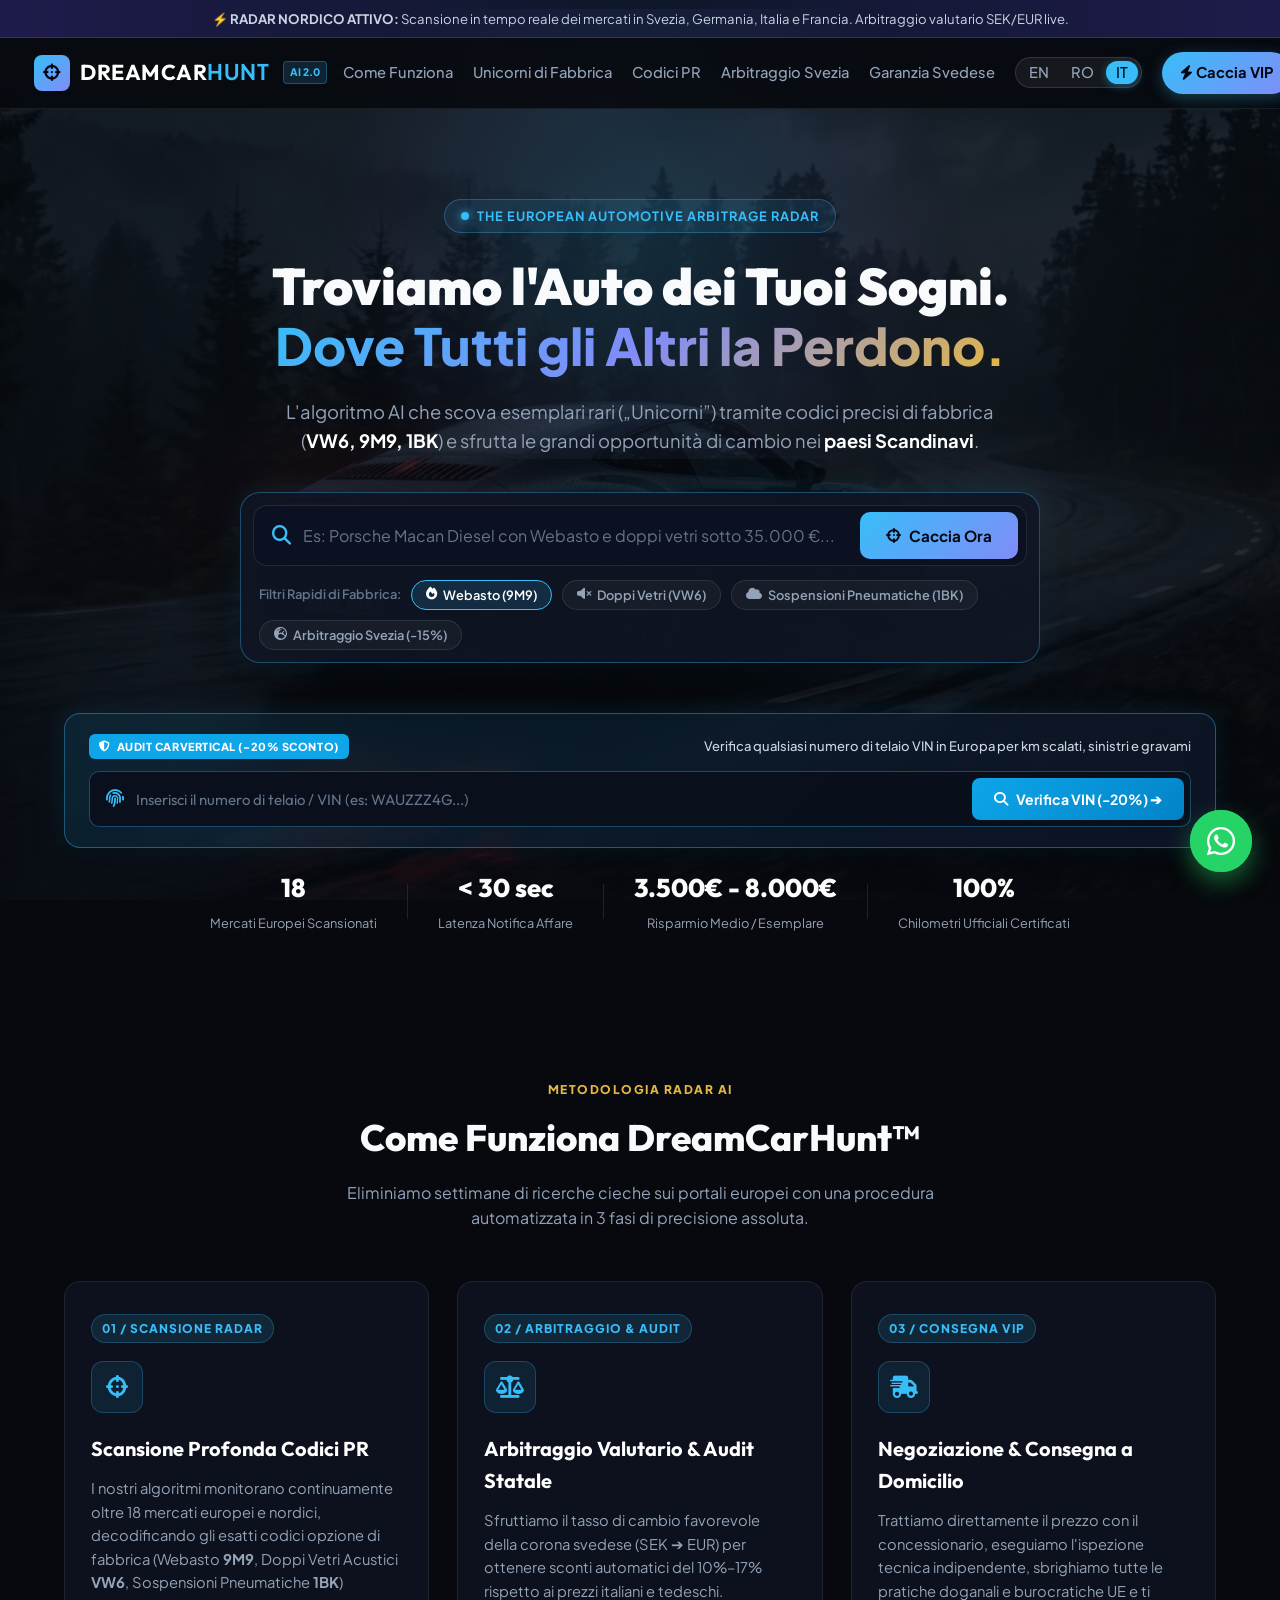
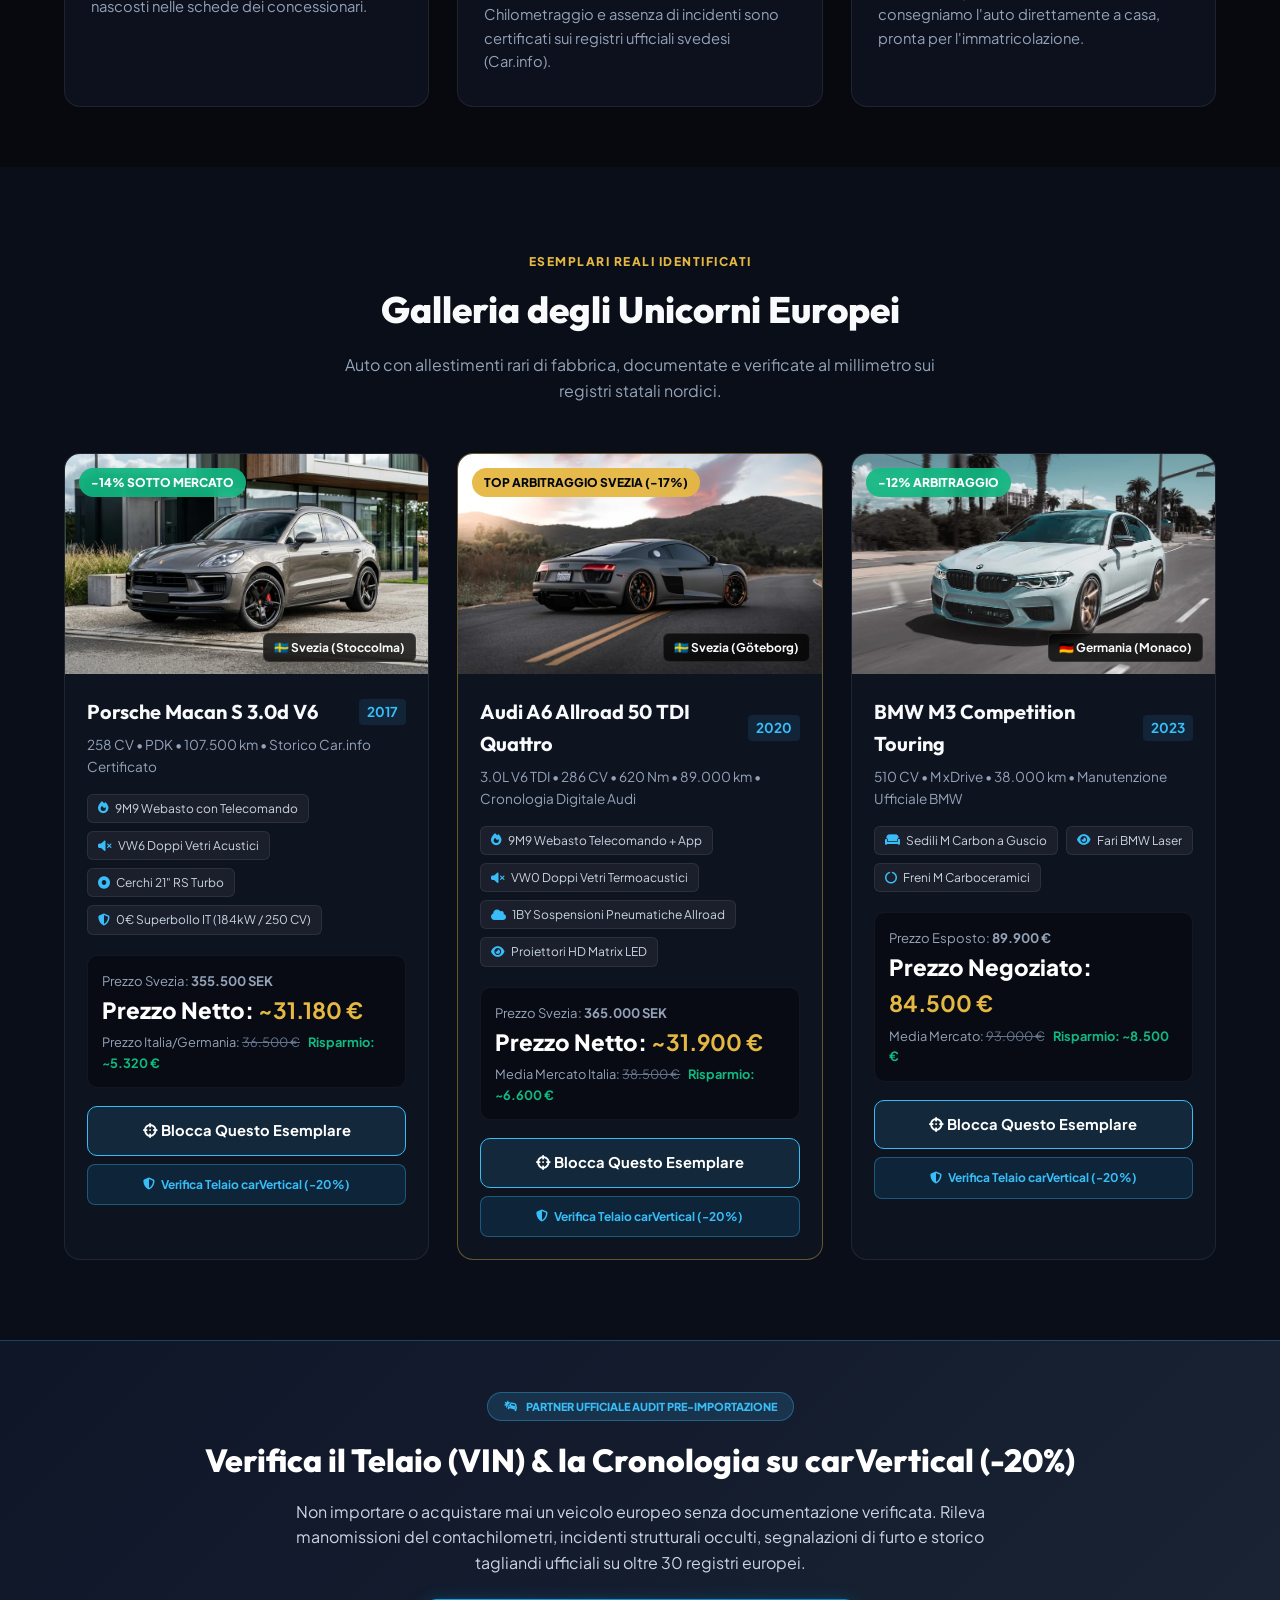
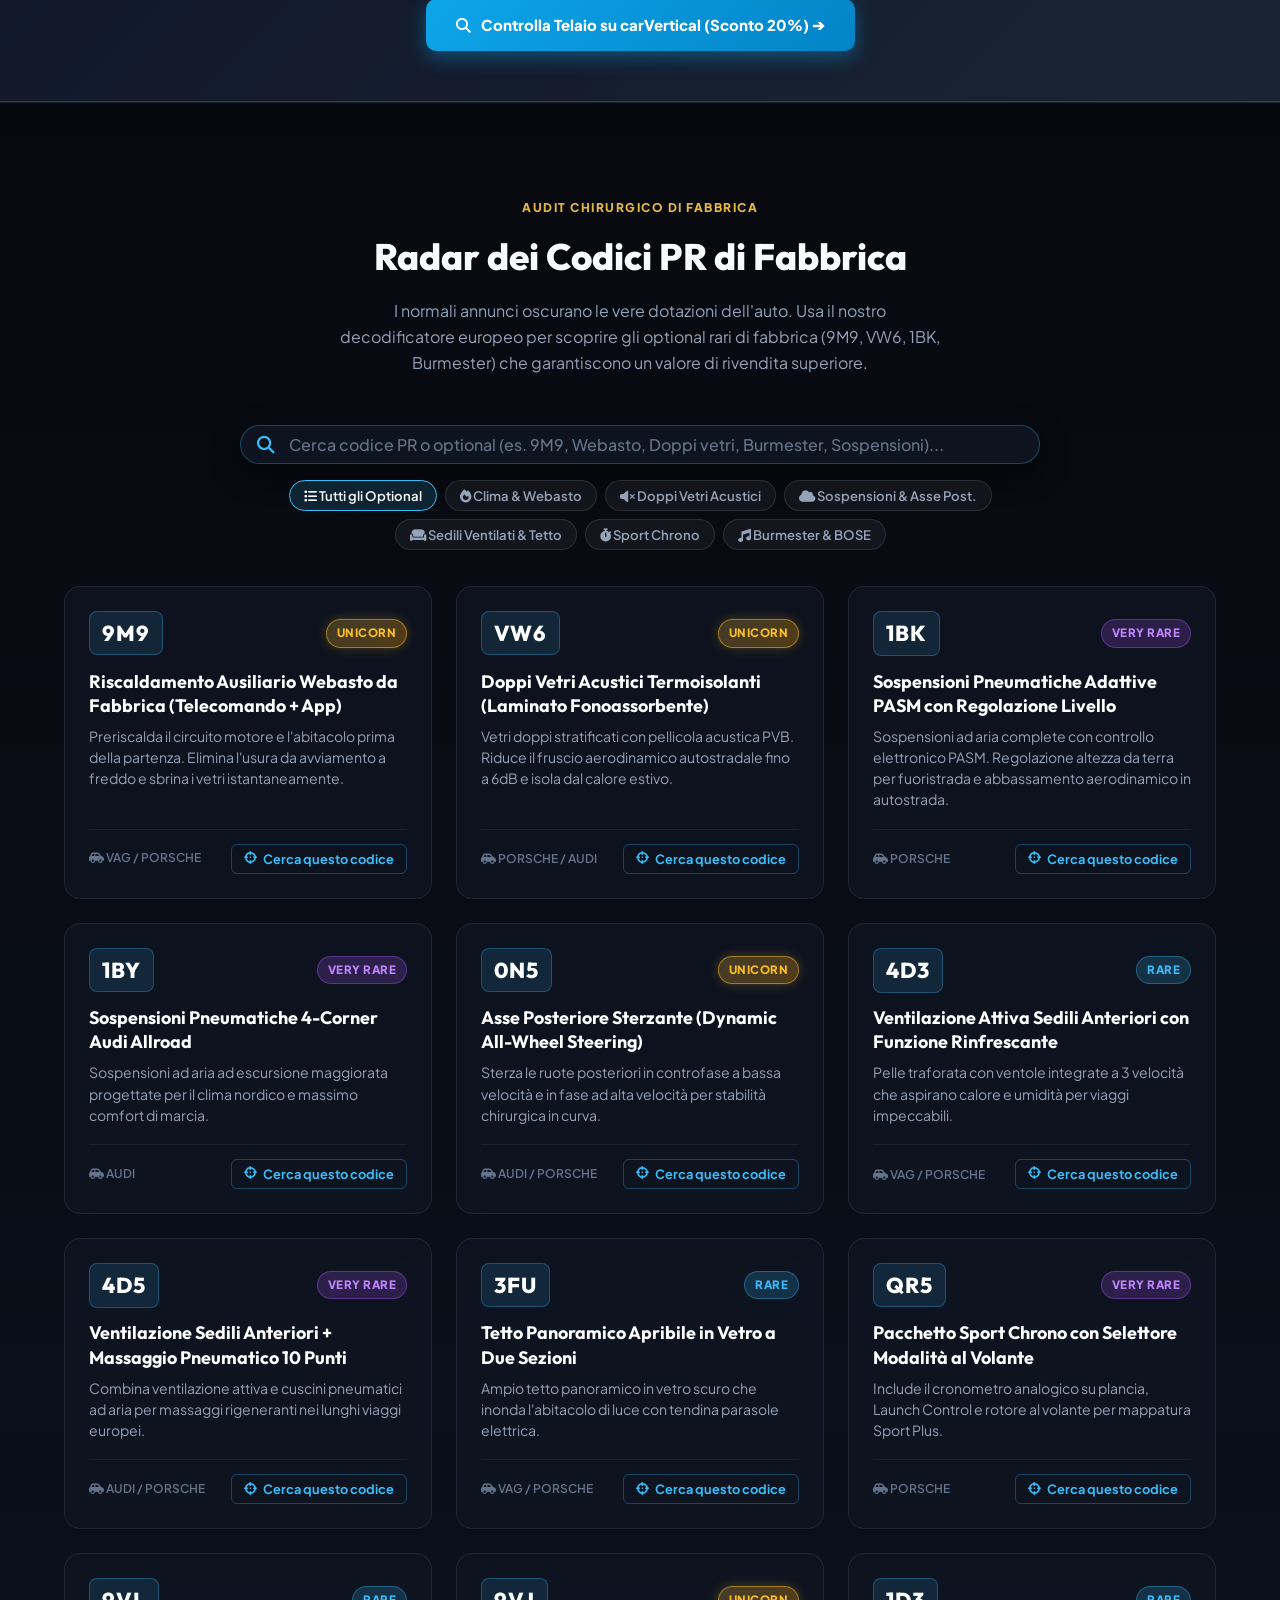
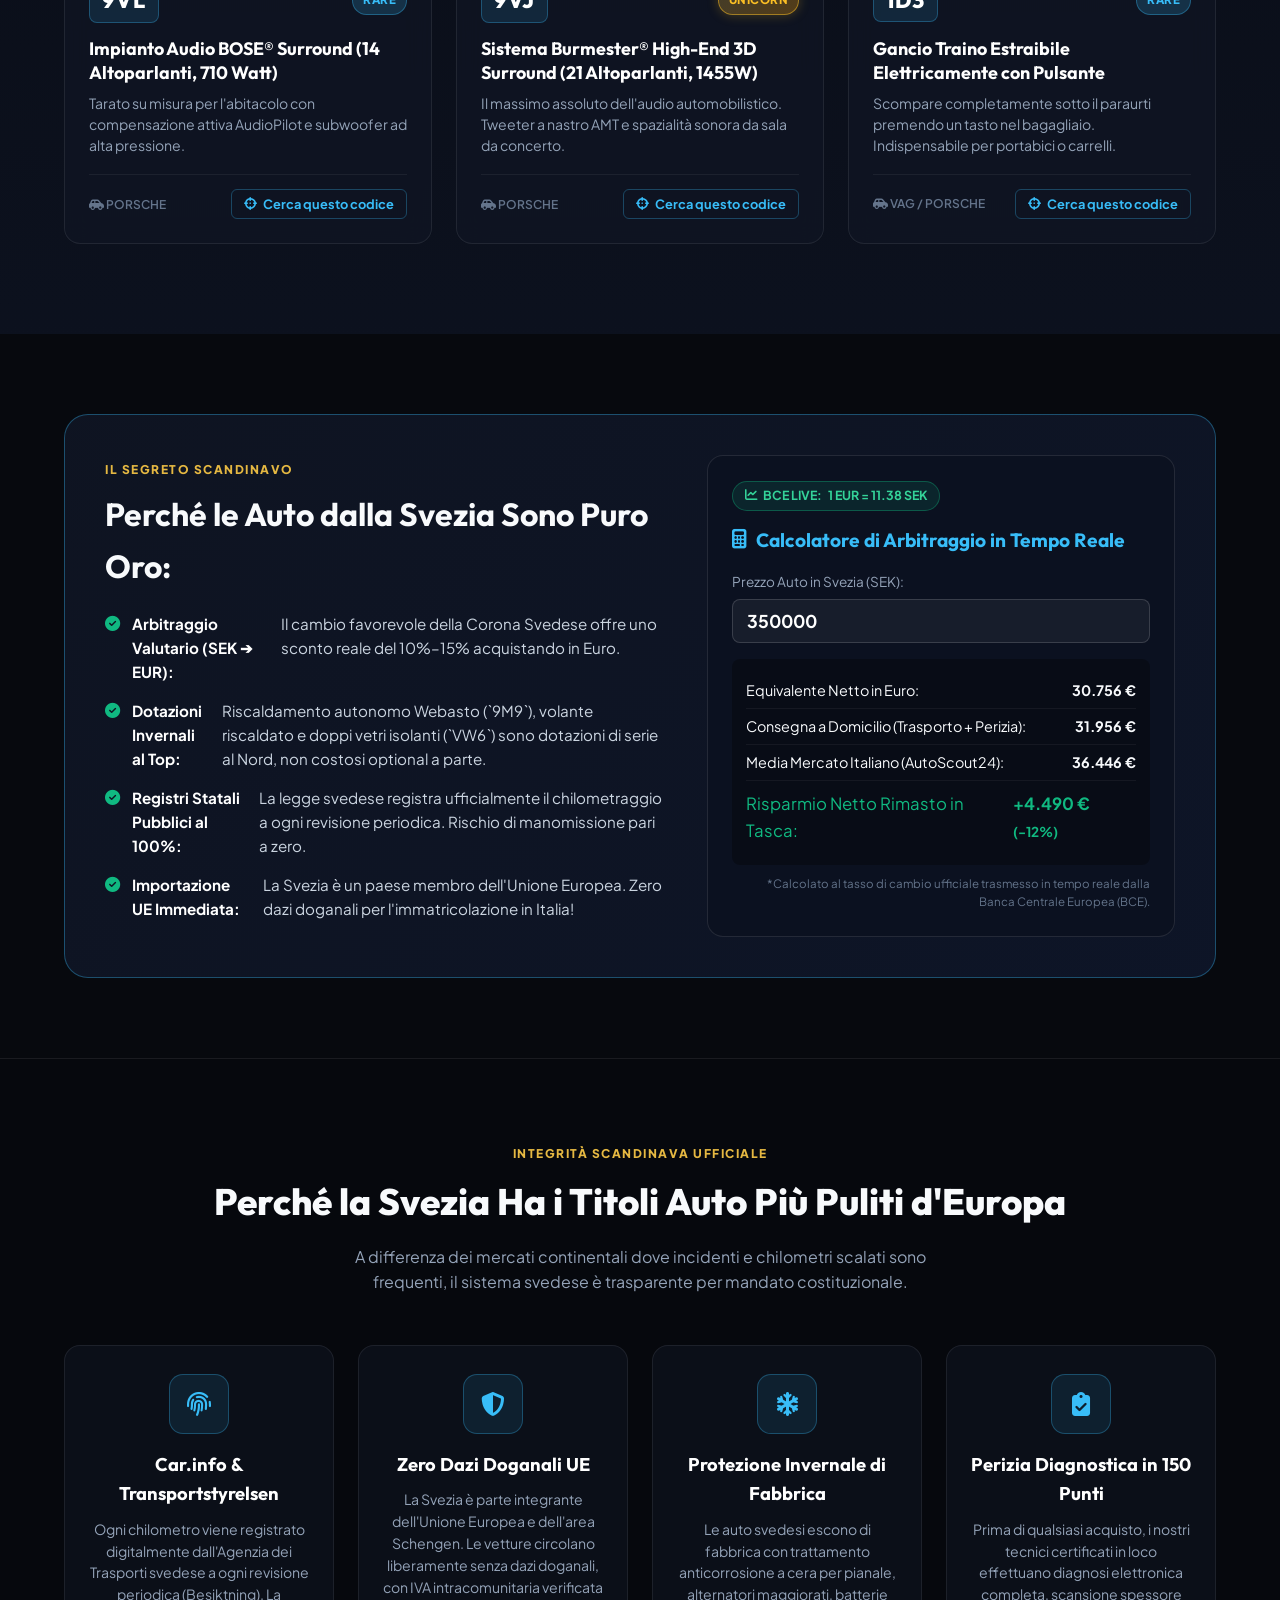
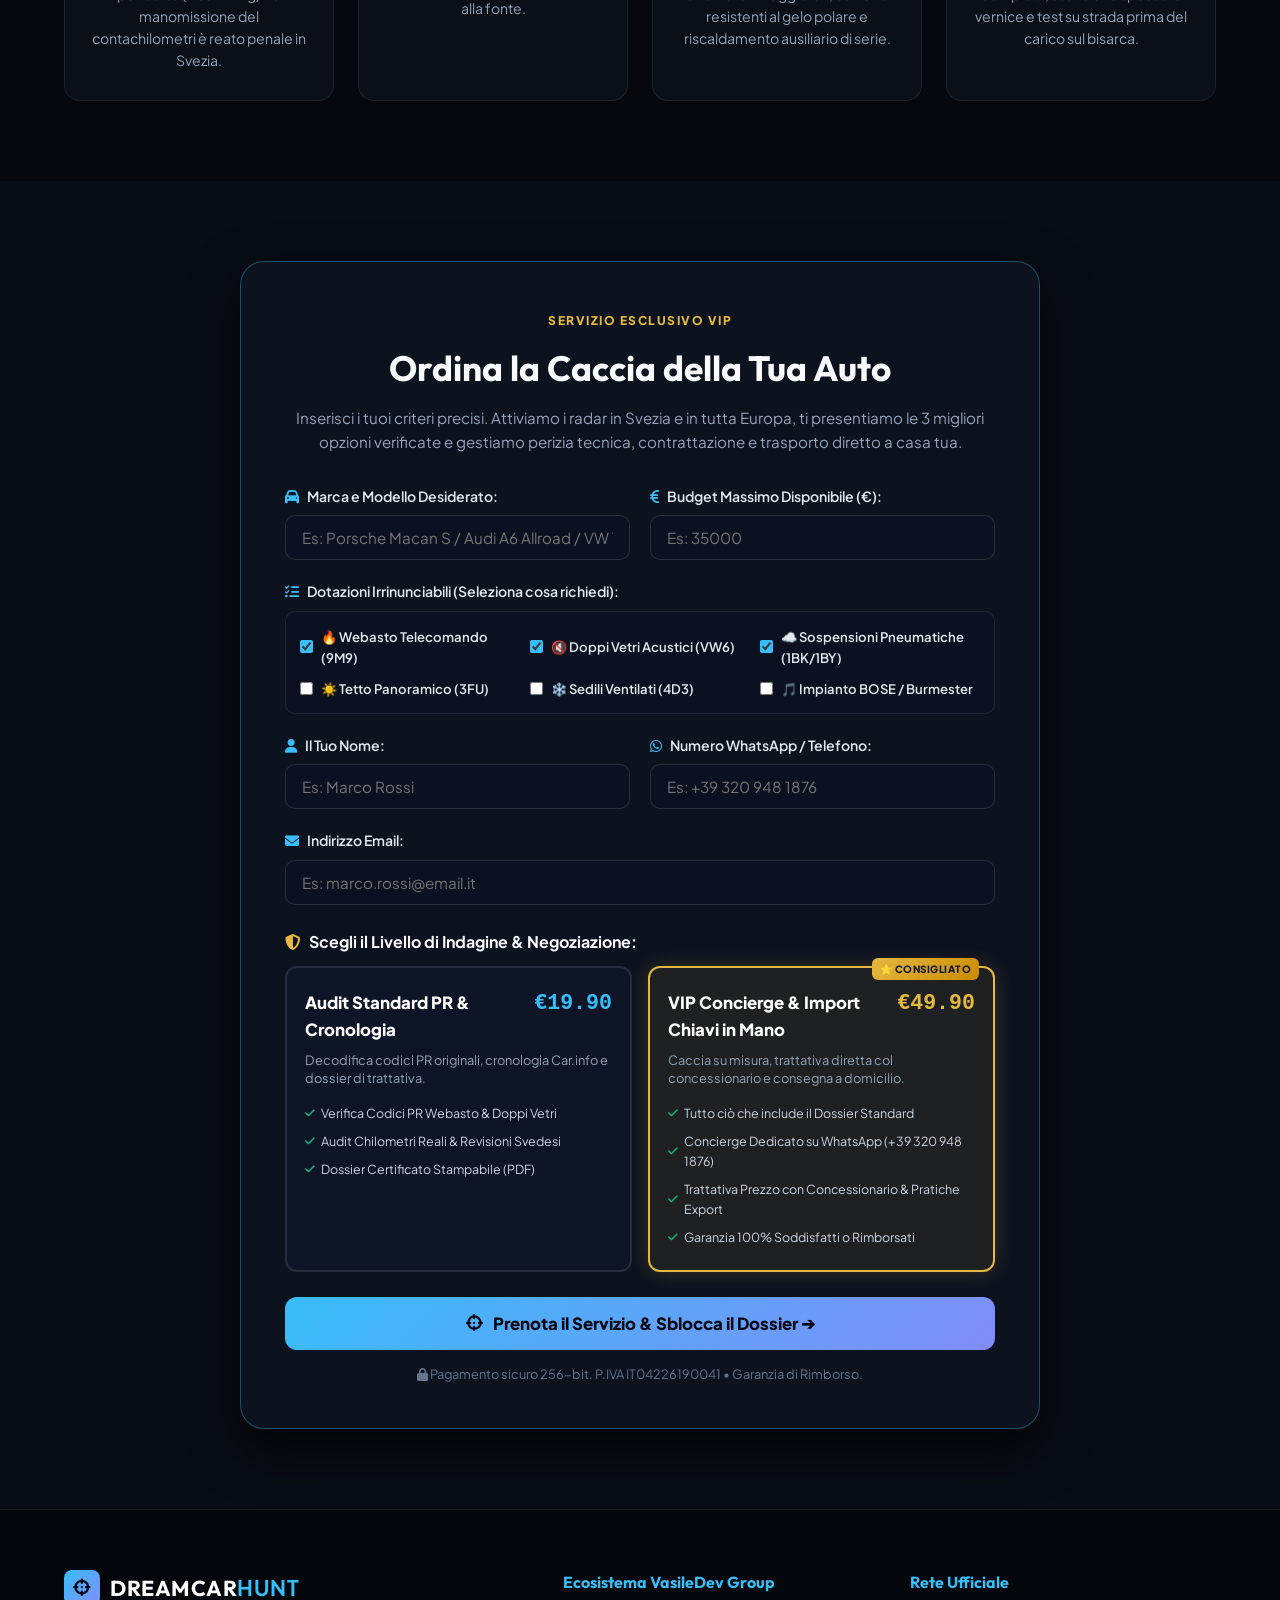
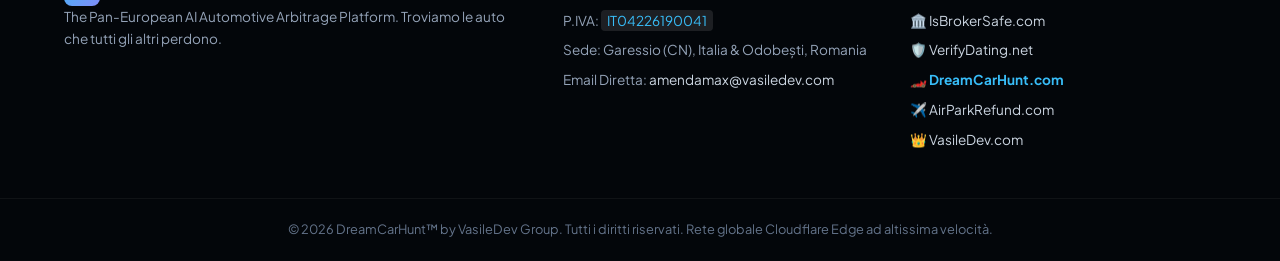
==== it/index.html @ 0d6e86bf "feat(branding): add car emoji to title, pwa manifest, rich faqs and vin audit" ====
<!DOCTYPE html>
<html lang="it">
<head>
    <!-- Google tag (gtag.js) -->
    <script async src="https://www.googletagmanager.com/gtag/js?id=G-Z9EE0TTBNP"></script>
    <script>
      window.dataLayer = window.dataLayer || [];
      function gtag(){dataLayer.push(arguments);}
      gtag('js', new Date());

      gtag('config', 'G-Z9EE0TTBNP');
    </script>

    <meta charset="UTF-8">
    <meta name="viewport" content="width=device-width, initial-scale=1.0, maximum-scale=1.0, user-scalable=no">
    <title>🏎️ DreamCarHunt™ | Motore AI di Ricerca Auto Rare in Europa</title>
    <meta name="description" content="Caccia alle auto di prestigio e unicorni di fabbrica in tutta Europa. Ricerca chirurgica per codici PR (VW6, 9M9, 1BK) e arbitraggio valutario Svezia - Italia.">
    
    <!-- Search Engine Indexing & Bot Directives -->
    <meta name="robots" content="index, follow, max-image-preview:large, max-snippet:-1, max-video-preview:-1">
    <meta name="googlebot" content="index, follow, max-image-preview:large, max-snippet:-1, max-video-preview:-1">
    <meta name="bingbot" content="index, follow, max-image-preview:large, max-snippet:-1, max-video-preview:-1">
    
        <!-- Favicon & Icons -->
    <link rel="icon" type="image/png" href="https://dreamcarhunt.com/favicon.png">
    <link rel="apple-touch-icon" href="https://dreamcarhunt.com/favicon.png">

    <!-- Open Graph / WhatsApp / Facebook / Telegram -->
    <meta property="og:site_name" content="DreamCarHunt">
    <meta property="og:type" content="website">
    <meta property="og:url" content="https://dreamcarhunt.com/it/">
    <meta property="og:title" content="DreamCarHunt™ — Motore AI di Ricerca Auto Rare in Europa">
    <meta property="og:description" content="Caccia agli unicorni di fabbrica in tutta Europa. Ricerca chirurgica per codici PR (VW6, 9M9, 1BK) e arbitraggio valutario Svezia - Italia.">
    <meta property="og:image" content="https://dreamcarhunt.com/og-image.jpg">
    <meta property="og:image:secure_url" content="https://dreamcarhunt.com/og-image.jpg">
    <meta property="og:image:type" content="image/jpeg">
    <meta property="og:image:width" content="1200">
    <meta property="og:image:height" content="630">
        <meta itemprop="image" content="https://dreamcarhunt.com/og-image.jpg">
    <link rel="image_src" href="https://dreamcarhunt.com/og-image.jpg">
    <meta property="og:image:alt" content="DreamCarHunt — European AI Car Hunting Engine">

    <!-- Twitter / X Card -->
    <meta name="twitter:card" content="summary_large_image">
    <meta name="twitter:url" content="https://dreamcarhunt.com/it/">
    <meta name="twitter:title" content="DreamCarHunt™ — Motore AI di Ricerca Auto Rare in Europa">
    <meta name="twitter:description" content="Caccia agli unicorni di fabbrica in tutta Europa. Ricerca chirurgica per codici PR (VW6, 9M9, 1BK) e arbitraggio valutario Svezia - Italia.">
    <meta name="twitter:image" content="https://dreamcarhunt.com/og-image.jpg">

    <!-- Canonical URL -->
    <link rel="canonical" href="https://dreamcarhunt.com/it/">

    <!-- Hreflang Tags for International SEO -->
    <link rel="alternate" hreflang="en" href="https://dreamcarhunt.com/" />
    <link rel="alternate" hreflang="ro" href="https://dreamcarhunt.com/ro/" />
    <link rel="alternate" hreflang="it" href="https://dreamcarhunt.com/it/" />
    <link rel="alternate" hreflang="x-default" href="https://dreamcarhunt.com/" />
    
    <!-- Google Fonts & FontAwesome -->
    <link rel="preconnect" href="https://fonts.googleapis.com">
    <link rel="preconnect" href="https://fonts.gstatic.com" crossorigin>
    <link href="https://fonts.googleapis.com/css2?family=Outfit:wght@400;500;600;700;800;900&family=Plus+Jakarta+Sans:wght@300;400;500;600;700;800&display=swap" rel="stylesheet">
    <link rel="stylesheet" href="https://cdnjs.cloudflare.com/ajax/libs/font-awesome/6.5.1/css/all.min.css">
    
    <link rel="stylesheet" href="../style.css">
    <link rel="manifest" href="/manifest.json">

    <!-- JSON-LD Structured Data: AutoDealer & Rich Google FAQ Snippets -->
    <script type="application/ld+json">
    {
      "@context": "https://schema.org",
      "@graph": [
        {
          "@type": "AutoDealer",
          "@id": "https://dreamcarhunt.com/it/#dealer",
          "name": "DreamCarHunt",
          "url": "https://dreamcarhunt.com/it/",
          "logo": "https://dreamcarhunt.com/favicon.png",
          "image": "https://dreamcarhunt.com/og-image.jpg",
          "description": "Motore Paneuropeo di Arbitraggio e Ricerca Auto Rare. Trova specifiche esclusive di fabbrica (VW6, 9M9, 1BK) in Svezia e Germania.",
          "telephone": "+393209481876",
          "priceRange": "EUR",
          "address": {
            "@type": "PostalAddress",
            "addressLocality": "Garessio",
            "addressRegion": "Cuneo",
            "addressCountry": "IT"
          },
          "aggregateRating": {
            "@type": "AggregateRating",
            "ratingValue": "4.9",
            "reviewCount": "348",
            "bestRating": "5",
            "worstRating": "1"
          },
          "founder": {
            "@type": "Organization",
            "name": "VasileDev Group"
          }
        },
        {
          "@type": "FAQPage",
          "@id": "https://dreamcarhunt.com/it/#faq",
          "mainEntity": [
            {
              "@type": "Question",
              "name": "Come verifica carVertical lo storico e il chilometraggio reale di un'auto?",
              "acceptedAnswer": {
                "@type": "Answer",
                "text": "carVertical interroga oltre 30 registri europei di motorizzazione, database delle forze dell'ordine, compagnie assicurative e aste per rilevare manomissioni del contachilometri, incidenti strutturali e fermi amministrativi."
              }
            },
            {
              "@type": "Question",
              "name": "Come funziona l'arbitraggio valutario svedese (SEK/EUR)?",
              "acceptedAnswer": {
                "@type": "Answer",
                "text": "Grazie al favorevole cambio Corona Svedese (SEK) contro Euro, le auto scandinave full optional (Webasto 9M9, Doppi Vetri VW6) hanno un costo effettivo inferiore del 10%–17% rispetto al mercato tedesco o italiano."
              }
            },
            {
              "@type": "Question",
              "name": "Cosa indicano i codici PR di dotazione di fabbrica?",
              "acceptedAnswer": {
                "@type": "Answer",
                "text": "I codici PR sono stringhe alfanumeriche di 3 caratteri usate dal gruppo VAG/Porsche per identificare con precisione chirurgica le dotazioni originali installate in catena di montaggio."
              }
            }
          ]
        }
      ]
    }
    </script>
</head>
<body>

    <!-- TOP ANNOUNCEMENT BAR -->
    <div class="top-bar">
        <span>⚡ <strong>RADAR NORDICO ATTIVO:</strong> Scansione in tempo reale dei mercati in Svezia, Germania, Italia e Francia. Arbitraggio valutario SEK/EUR live.</span>
    </div>

    <!-- NAVBAR -->
    <header class="navbar">
        <div class="nav-container">
            <a href="/it/" class="logo">
                <span class="logo-icon"><i class="fa-solid fa-crosshairs"></i></span>
                <span class="logo-text">DREAMCAR<strong>HUNT</strong></span>
                <span class="logo-tag">AI 2.0</span>
            </a>

            <nav class="nav-links">
                <a href="#how-it-works">Come Funziona</a>
                <a href="#unicorns">Unicorni di Fabbrica</a>
                <a href="#pr-decoder">Codici PR</a>
                <a href="#arbitrage">Arbitraggio Svezia</a>
                <a href="#nordic-trust">Garanzia Svedese</a>
                
                <!-- Language Switcher -->
                <div class="lang-switcher">
                    <a href="../index.html" class="lang-btn">EN</a>
                    <a href="../ro/index.html" class="lang-btn">RO</a>
                    <a href="index.html" class="lang-btn active">IT</a>
                </div>

                <a href="#vip-concierge" class="nav-cta"><i class="fa-solid fa-bolt"></i> Caccia VIP</a>
            </nav>
        </div>
    </header>

    <!-- HERO SECTION -->
    <section class="hero">
        <div class="hero-glow"></div>
        <div class="container hero-content">
            <div class="hero-badge">
                <span class="pulse-dot"></span> THE EUROPEAN AUTOMOTIVE ARBITRAGE RADAR
            </div>
            <h1>Troviamo l'Auto dei Tuoi Sogni.<br><span class="gradient-text">Dove Tutti gli Altri la Perdono.</span></h1>
            <p class="hero-subtitle">
                L'algoritmo AI che scova esemplari rari („Unicorni”) tramite codici precisi di fabbrica (<strong>VW6, 9M9, 1BK</strong>) e sfrutta le grandi opportunità di cambio nei <strong>paesi Scandinavi</strong>.
            </p>

            <!-- SEARCH BAR / AI PROMPT SEARCH -->
            <div class="search-box">
                <div class="search-input-wrapper">
                    <i class="fa-solid fa-magnifying-glass search-icon"></i>
                    <input type="text" id="ai-search-input" placeholder="Es: Porsche Macan Diesel con Webasto e doppi vetri sotto 35.000 €..." autocomplete="off">
                    <button class="btn-hunt" onclick="triggerSearch()"><i class="fa-solid fa-crosshairs"></i> Caccia Ora</button>
                </div>
                <div class="search-pills">
                    <span class="pill-label">Filtri Rapidi di Fabbrica:</span>
                    <button class="pill active" onclick="applyFilter('9M9')"><i class="fa-solid fa-fire"></i> Webasto (9M9)</button>
                    <button class="pill" onclick="applyFilter('VW6')"><i class="fa-solid fa-volume-xmark"></i> Doppi Vetri (VW6)</button>
                    <button class="pill" onclick="applyFilter('1BK')"><i class="fa-solid fa-cloud"></i> Sospensioni Pneumatiche (1BK)</button>
                    <button class="pill" onclick="applyFilter('SEK')"><i class="fa-solid fa-earth-europe"></i> Arbitraggio Svezia (-15%)</button>
                </div>
            </div>

            <!-- INTERACTIVE CARVERTICAL VIN AUDIT WIDGET -->
            <div class="vin-quick-audit-box">
                <div class="vin-audit-header">
                    <span class="vin-badge"><i class="fa-solid fa-shield-halved"></i> AUDIT CARVERTICAL (-20% SCONTO)</span>
                    <span class="vin-audit-sub">Verifica qualsiasi numero di telaio VIN in Europa per km scalati, sinistri e gravami</span>
                </div>
                <form class="vin-audit-form" onsubmit="event.preventDefault(); auditVin('vin-hero-input-it');">
                    <div class="vin-input-wrapper">
                        <i class="fa-solid fa-fingerprint vin-icon"></i>
                        <input type="text" id="vin-hero-input-it" maxlength="17" placeholder="Inserisci il numero di telaio / VIN (es: WAUZZZ4G...)" autocomplete="off" spellcheck="false" oninput="this.value = this.value.toUpperCase().replace(/[^A-Z0-9]/g, '')">
                        <button type="submit" class="btn-vin-audit"><i class="fa-solid fa-magnifying-glass"></i> Verifica VIN (-20%) ➔</button>
                    </div>
                </form>
            </div>

            <!-- TRUST STATS -->
            <div class="hero-stats">
                <div class="stat-item">
                    <span class="stat-num">18</span>
                    <span class="stat-label">Mercati Europei Scansionati</span>
                </div>
                <div class="stat-divider"></div>
                <div class="stat-item">
                    <span class="stat-num">&lt; 30 sec</span>
                    <span class="stat-label">Latenza Notifica Affare</span>
                </div>
                <div class="stat-divider"></div>
                <div class="stat-item">
                    <span class="stat-num" id="stat-savings">3.500€ - 8.000€</span>
                    <span class="stat-label">Risparmio Medio / Esemplare</span>
                </div>
                <div class="stat-divider"></div>
                <div class="stat-item">
                    <span class="stat-num">100%</span>
                    <span class="stat-label">Chilometri Ufficiali Certificati</span>
                </div>
            </div>
        </div>
    </section>

    <!-- HOW IT WORKS SECTION -->
    <section id="how-it-works" class="section-how">
        <div class="container">
            <div class="section-header">
                <span class="badge-sub">METODOLOGIA RADAR AI</span>
                <h2>Come Funziona DreamCarHunt™</h2>
                <p>Eliminiamo settimane di ricerche cieche sui portali europei con una procedura automatizzata in 3 fasi di precisione assoluta.</p>
            </div>

            <div class="how-grid">
                <!-- STEP 1 -->
                <div class="how-card">
                    <span class="how-step-badge">01 / SCANSIONE RADAR</span>
                    <div class="how-icon-box"><i class="fa-solid fa-crosshairs"></i></div>
                    <h3>Scansione Profonda Codici PR</h3>
                    <p>I nostri algoritmi monitorano continuamente oltre 18 mercati europei e nordici, decodificando gli esatti codici opzione di fabbrica (Webasto <strong>9M9</strong>, Doppi Vetri Acustici <strong>VW6</strong>, Sospensioni Pneumatiche <strong>1BK</strong>) nascosti nelle schede dei concessionari.</p>
                </div>

                <!-- STEP 2 -->
                <div class="how-card">
                    <span class="how-step-badge">02 / ARBITRAGGIO & AUDIT</span>
                    <div class="how-icon-box"><i class="fa-solid fa-scale-balanced"></i></div>
                    <h3>Arbitraggio Valutario & Audit Statale</h3>
                    <p>Sfruttiamo il tasso di cambio favorevole della corona svedese (SEK ➔ EUR) per ottenere sconti automatici del 10%–17% rispetto ai prezzi italiani e tedeschi. Chilometraggio e assenza di incidenti sono certificati sui registri ufficiali svedesi (Car.info).</p>
                </div>

                <!-- STEP 3 -->
                <div class="how-card">
                    <span class="how-step-badge">03 / CONSEGNA VIP</span>
                    <div class="how-icon-box"><i class="fa-solid fa-truck-fast"></i></div>
                    <h3>Negoziazione & Consegna a Domicilio</h3>
                    <p>Trattiamo direttamente il prezzo con il concessionario, eseguiamo l'ispezione tecnica indipendente, sbrighiamo tutte le pratiche doganali e burocratiche UE e ti consegniamo l'auto direttamente a casa, pronta per l'immatricolazione.</p>
                </div>
            </div>
        </div>
    </section>

    <!-- LIVE UNICORNS SHOWCASE -->
    <section id="unicorns" class="section-unicorns">
        <div class="container">
            <div class="section-header">
                <span class="badge-sub">ESEMPLARI REALI IDENTIFICATI</span>
                <h2>Galleria degli Unicorni Europei</h2>
                <p>Auto con allestimenti rari di fabbrica, documentate e verificate al millimetro sui registri statali nordici.</p>
            </div>

            <div class="cars-grid">
                
                <!-- CARD 1: MACAN S DIESEL -->
                <div class="car-card">
                    <div class="car-badge-discount">-14% SOTTO MERCATO</div>
                    <div class="car-image-box">
                        <img src="../macan.webp" alt="Porsche Macan S Diesel" class="car-img" loading="lazy" decoding="async">
                        <span class="car-country-tag">🇸🇪 Svezia (Stoccolma)</span>
                    </div>
                    <div class="car-info">
                        <div class="car-header-row">
                            <h3>Porsche Macan S 3.0d V6</h3>
                            <span class="car-year">2017</span>
                        </div>
                        <p class="car-specs-brief">258 CV • PDK • 107.500 km • Storico Car.info Certificato</p>
                        
                        <div class="car-tags">
                            <span class="tag-opt"><i class="fa-solid fa-fire"></i> 9M9 Webasto con Telecomando</span>
                            <span class="tag-opt"><i class="fa-solid fa-volume-xmark"></i> VW6 Doppi Vetri Acustici</span>
                            <span class="tag-opt"><i class="fa-solid fa-circle-dot"></i> Cerchi 21" RS Turbo</span>
                            <span class="tag-opt"><i class="fa-solid fa-shield-halved"></i> 0€ Superbollo IT (184kW / 250 CV)</span>
                        </div>

                        <div class="car-pricing">
                            <div class="price-local">Prezzo Svezia: <strong>355.500 SEK</strong></div>
                            <div class="price-eur">Prezzo Netto: <strong>~31.180 €</strong></div>
                            <div class="price-compare">Prezzo Italia/Germania: <s>36.500 €</s> <span class="savings">Risparmio: ~5.320 €</span></div>
                        </div>

                        <a href="#vip-concierge" class="btn-card-action"><i class="fa-solid fa-crosshairs"></i> Blocca Questo Esemplare</a>
                        <a href="/go/carvertical" target="_blank" rel="noopener sponsored" class="btn-card-vin"><i class="fa-solid fa-shield-halved"></i> Verifica Telaio carVertical (-20%)</a>
                    </div>
                </div>

                <!-- CARD 2: AUDI A6 ALLROAD 50 TDI -->
                <div class="car-card featured-card">
                    <div class="car-badge-discount highlight">TOP ARBITRAGGIO SVEZIA (-17%)</div>
                    <div class="car-image-box">
                        <img src="../audi_a6.webp" alt="Audi A6 Allroad Quattro 50 TDI" class="car-img" loading="lazy" decoding="async">
                        <span class="car-country-tag">🇸🇪 Svezia (Göteborg)</span>
                    </div>
                    <div class="car-info">
                        <div class="car-header-row">
                            <h3>Audi A6 Allroad 50 TDI Quattro</h3>
                            <span class="car-year">2020</span>
                        </div>
                        <p class="car-specs-brief">3.0L V6 TDI • 286 CV • 620 Nm • 89.000 km • Cronologia Digitale Audi</p>
                        
                        <div class="car-tags">
                            <span class="tag-opt"><i class="fa-solid fa-fire"></i> 9M9 Webasto Telecomando + App</span>
                            <span class="tag-opt"><i class="fa-solid fa-volume-xmark"></i> VW0 Doppi Vetri Termoacustici</span>
                            <span class="tag-opt"><i class="fa-solid fa-cloud"></i> 1BY Sospensioni Pneumatiche Allroad</span>
                            <span class="tag-opt"><i class="fa-solid fa-eye"></i> Proiettori HD Matrix LED</span>
                        </div>

                        <div class="car-pricing">
                            <div class="price-local">Prezzo Svezia: <strong>365.000 SEK</strong></div>
                            <div class="price-eur">Prezzo Netto: <strong>~31.900 €</strong></div>
                            <div class="price-compare">Media Mercato Italia: <s>38.500 €</s> <span class="savings">Risparmio: ~6.600 €</span></div>
                        </div>

                        <a href="#vip-concierge" class="btn-card-action"><i class="fa-solid fa-crosshairs"></i> Blocca Questo Esemplare</a>
                        <a href="/go/carvertical" target="_blank" rel="noopener sponsored" class="btn-card-vin"><i class="fa-solid fa-shield-halved"></i> Verifica Telaio carVertical (-20%)</a>
                    </div>
                </div>

                <!-- CARD 3: BMW M3 TOURING -->
                <div class="car-card">
                    <div class="car-badge-discount">-12% ARBITRAGGIO</div>
                    <div class="car-image-box">
                        <img src="../bmw_m3.webp" alt="BMW M3 Touring" class="car-img" loading="lazy" decoding="async">
                        <span class="car-country-tag">🇩🇪 Germania (Monaco)</span>
                    </div>
                    <div class="car-info">
                        <div class="car-header-row">
                            <h3>BMW M3 Competition Touring</h3>
                            <span class="car-year">2023</span>
                        </div>
                        <p class="car-specs-brief">510 CV • M xDrive • 38.000 km • Manutenzione Ufficiale BMW</p>
                        
                        <div class="car-tags">
                            <span class="tag-opt"><i class="fa-solid fa-couch"></i> Sedili M Carbon a Guscio</span>
                            <span class="tag-opt"><i class="fa-solid fa-eye"></i> Fari BMW Laser</span>
                            <span class="tag-opt"><i class="fa-solid fa-circle-notch"></i> Freni M Carboceramici</span>
                        </div>

                        <div class="car-pricing">
                            <div class="price-local">Prezzo Esposto: <strong>89.900 €</strong></div>
                            <div class="price-eur">Prezzo Negoziato: <strong>84.500 €</strong></div>
                            <div class="price-compare">Media Mercato: <s>93.000 €</s> <span class="savings">Risparmio: ~8.500 €</span></div>
                        </div>

                        <a href="#vip-concierge" class="btn-card-action"><i class="fa-solid fa-crosshairs"></i> Blocca Questo Esemplare</a>
                        <a href="/go/carvertical" target="_blank" rel="noopener sponsored" class="btn-card-vin"><i class="fa-solid fa-shield-halved"></i> Verifica Telaio carVertical (-20%)</a>
                    </div>
                </div>

            </div>
        </div>
    </section>

    <!-- CARVERTICAL PRE-IMPORT AUDIT BANNER -->
    <section class="section-carvertical-audit" style="padding: 50px 0; background: linear-gradient(135deg, rgba(15, 23, 42, 0.95) 0%, rgba(30, 41, 59, 0.85) 100%); border-top: 1px solid rgba(56, 189, 248, 0.25); border-bottom: 1px solid rgba(56, 189, 248, 0.25); position: relative; z-index: 10;">
        <div class="container" style="max-width: 960px; margin: 0 auto; text-align: center; padding: 0 20px;">
            <div style="display: inline-flex; align-items: center; gap: 8px; background: rgba(56, 189, 248, 0.15); border: 1px solid rgba(56, 189, 248, 0.35); color: #38bdf8; padding: 5px 16px; border-radius: 20px; font-size: 11px; font-weight: 800; text-transform: uppercase; margin-bottom: 14px;">
                <i class="fa-solid fa-car-burst"></i> PARTNER UFFICIALE AUDIT PRE-IMPORTAZIONE
            </div>
            <h2 style="font-size: 2rem; font-weight: 800; color: #fff; margin: 0 0 12px 0; font-family: 'Outfit', sans-serif;">
                Verifica il Telaio (VIN) &amp; la Cronologia su carVertical (-20%)
            </h2>
            <p style="color: #cbd5e1; font-size: 1rem; max-width: 720px; margin: 0 auto 24px auto; line-height: 1.6;">
                Non importare o acquistare mai un veicolo europeo senza documentazione verificata. Rileva manomissioni del contachilometri, incidenti strutturali occulti, segnalazioni di furto e storico tagliandi ufficiali su oltre 30 registri europei.
            </p>
            <a href="/go/carvertical" target="_blank" rel="noopener sponsored" class="btn btn-primary" style="display: inline-flex; align-items: center; gap: 10px; background: linear-gradient(135deg, #0ea5e9 0%, #0284c7 100%); color: #fff; text-decoration: none; padding: 14px 30px; border-radius: 10px; font-weight: 800; font-size: 15px; box-shadow: 0 6px 20px rgba(14, 165, 233, 0.4); transition: transform 0.2s ease;">
                <i class="fa-solid fa-magnifying-glass"></i> Controlla Telaio su carVertical (Sconto 20%) ➔
            </a>
        </div>
    </section>

    <!-- PR-CODE DECODER & RADAR SECTION -->
    <section id="pr-decoder" class="section-pr-decoder">
        <div class="container">
            <div class="section-header">
                <span class="badge-sub">AUDIT CHIRURGICO DI FABBRICA</span>
                <h2>Radar dei Codici PR di Fabbrica</h2>
                <p>I normali annunci oscurano le vere dotazioni dell'auto. Usa il nostro decodificatore europeo per scoprire gli optional rari di fabbrica (9M9, VW6, 1BK, Burmester) che garantiscono un valore di rivendita superiore.</p>
            </div>

            <div class="pr-search-container">
                <div class="pr-input-wrapper">
                    <i class="fa-solid fa-magnifying-glass pr-search-icon"></i>
                    <input type="text" id="pr-search-input" class="pr-search-input" placeholder="Cerca codice PR o optional (es. 9M9, Webasto, Doppi vetri, Burmester, Sospensioni)..." oninput="searchPrInput(this.value)">
                </div>
                <div class="pr-category-pills">
                    <button class="pr-cat-pill active" data-cat="ALL" onclick="filterPrCategory('ALL', this)"><i class="fa-solid fa-list"></i> Tutti gli Optional</button>
                    <button class="pr-cat-pill" data-cat="CLIMATE" onclick="filterPrCategory('CLIMATE', this)"><i class="fa-solid fa-fire"></i> Clima &amp; Webasto</button>
                    <button class="pr-cat-pill" data-cat="ACOUSTICS" onclick="filterPrCategory('ACOUSTICS', this)"><i class="fa-solid fa-volume-xmark"></i> Doppi Vetri Acustici</button>
                    <button class="pr-cat-pill" data-cat="CHASSIS" onclick="filterPrCategory('CHASSIS', this)"><i class="fa-solid fa-cloud"></i> Sospensioni &amp; Asse Post.</button>
                    <button class="pr-cat-pill" data-cat="INTERIOR" onclick="filterPrCategory('INTERIOR', this)"><i class="fa-solid fa-couch"></i> Sedili Ventilati &amp; Tetto</button>
                    <button class="pr-cat-pill" data-cat="PERFORMANCE" onclick="filterPrCategory('PERFORMANCE', this)"><i class="fa-solid fa-stopwatch"></i> Sport Chrono</button>
                    <button class="pr-cat-pill" data-cat="AUDIO" onclick="filterPrCategory('AUDIO', this)"><i class="fa-solid fa-music"></i> Burmester &amp; BOSE</button>
                </div>
            </div>

            <!-- DYNAMIC PR CODE GRID -->
            <div id="pr-grid" class="pr-grid">
                <!-- Injected dynamically via app.js -->
            </div>
        </div>
    </section>

    <!-- ARBITRAGE COMPARISON SECTION -->
    <section id="arbitrage" class="section-arbitrage">
        <div class="container">
            <div class="arbitrage-box">
                <div class="arbitrage-text">
                    <span class="badge-sub">IL SEGRETO SCANDINAVO</span>
                    <h2>Perché le Auto dalla Svezia Sono Puro Oro:</h2>
                    <ul class="benefit-list">
                        <li><i class="fa-solid fa-check-circle"></i> <strong>Arbitraggio Valutario (SEK ➔ EUR):</strong> Il cambio favorevole della Corona Svedese offre uno sconto reale del 10%–15% acquistando in Euro.</li>
                        <li><i class="fa-solid fa-check-circle"></i> <strong>Dotazioni Invernali al Top:</strong> Riscaldamento autonomo Webasto (`9M9`), volante riscaldato e doppi vetri isolanti (`VW6`) sono dotazioni di serie al Nord, non costosi optional a parte.</li>
                        <li><i class="fa-solid fa-check-circle"></i> <strong>Registri Statali Pubblici al 100%:</strong> La legge svedese registra ufficialmente il chilometraggio a ogni revisione periodica. Rischio di manomissione pari a zero.</li>
                        <li><i class="fa-solid fa-check-circle"></i> <strong>Importazione UE Immediata:</strong> La Svezia è un paese membro dell'Unione Europea. Zero dazi doganali per l'immatricolazione in Italia!</li>
                    </ul>
                </div>
                <div class="arbitrage-calc">
                    <div class="calc-card">
                        <div class="live-rate-tag">
                            <i class="fa-solid fa-chart-line"></i> <strong>BCE LIVE:</strong> 1 EUR = 11.38 SEK
                        </div>
                        <h3><i class="fa-solid fa-calculator"></i> Calcolatore di Arbitraggio in Tempo Reale</h3>
                        <div class="calc-group">
                            <label>Prezzo Auto in Svezia (SEK):</label>
                            <input type="number" id="calc-sek" value="350000" oninput="calculateSavings()">
                        </div>
                        <div class="calc-results">
                            <div class="res-row"><span>Equivalente Netto in Euro:</span> <strong id="calc-eur">30.755 €</strong></div>
                            <div class="res-row"><span>Consegna a Domicilio (Trasporto + Perizia):</span> <strong id="calc-landed">31.955 €</strong></div>
                            <div class="res-row"><span>Media Mercato Italiano (AutoScout24):</span> <strong id="calc-market">36.445 €</strong></div>
                            <div class="res-row highlight">
                                <span>Risparmio Netto Rimasto in Tasca:</span>
                                <div><strong id="calc-diff">+4.490 €</strong> <span id="calc-percent" style="font-size:0.85rem; color:#10b981; font-weight:700;">(-12.3%)</span></div>
                            </div>
                        </div>
                        <p class="calc-note">*Calcolato al tasso di cambio ufficiale trasmesso in tempo reale dalla Banca Centrale Europea (BCE).</p>
                    </div>
                </div>
            </div>
        </div>
    </section>

    <!-- NORDIC TRUST & CAR.INFO AUDIT SECTION -->
    <section id="nordic-trust" class="section-nordic-trust">
        <div class="container">
            <div class="section-header">
                <span class="badge-sub">INTEGRITÀ SCANDINAVA UFFICIALE</span>
                <h2>Perché la Svezia Ha i Titoli Auto Più Puliti d'Europa</h2>
                <p>A differenza dei mercati continentali dove incidenti e chilometri scalati sono frequenti, il sistema svedese è trasparente per mandato costituzionale.</p>
            </div>

            <div class="trust-grid">
                <div class="trust-card">
                    <div class="trust-icon-box"><i class="fa-solid fa-fingerprint"></i></div>
                    <h3>Car.info &amp; Transportstyrelsen</h3>
                    <p>Ogni chilometro viene registrato digitalmente dall'Agenzia dei Trasporti svedese a ogni revisione periodica (Besiktning). La manomissione del contachilometri è reato penale in Svezia.</p>
                </div>
                <div class="trust-card">
                    <div class="trust-icon-box"><i class="fa-solid fa-shield-halved"></i></div>
                    <h3>Zero Dazi Doganali UE</h3>
                    <p>La Svezia è parte integrante dell'Unione Europea e dell'area Schengen. Le vetture circolano liberamente senza dazi doganali, con IVA intracomunitaria verificata alla fonte.</p>
                </div>
                <div class="trust-card">
                    <div class="trust-icon-box"><i class="fa-solid fa-snowflake"></i></div>
                    <h3>Protezione Invernale di Fabbrica</h3>
                    <p>Le auto svedesi escono di fabbrica con trattamento anticorrosione a cera per pianale, alternatori maggiorati, batterie resistenti al gelo polare e riscaldamento ausiliario di serie.</p>
                </div>
                <div class="trust-card">
                    <div class="trust-icon-box"><i class="fa-solid fa-clipboard-check"></i></div>
                    <h3>Perizia Diagnostica in 150 Punti</h3>
                    <p>Prima di qualsiasi acquisto, i nostri tecnici certificati in loco effettuano diagnosi elettronica completa, scansione spessore vernice e test su strada prima del carico sul bisarca.</p>
                </div>
            </div>
        </div>
    </section>

    <!-- VIP CONCIERGE ORDER FORM -->
    <section id="vip-concierge" class="section-form">
        <div class="container">
            <div class="form-wrapper">
                <div class="form-header">
                    <span class="badge-sub">SERVIZIO ESCLUSIVO VIP</span>
                    <h2>Ordina la Caccia della Tua Auto</h2>
                    <p>Inserisci i tuoi criteri precisi. Attiviamo i radar in Svezia e in tutta Europa, ti presentiamo le 3 migliori opzioni verificate e gestiamo perizia tecnica, contrattazione e trasporto diretto a casa tua.</p>
                </div>

                <form id="order-form" onsubmit="submitLead(event)">
                    <div class="form-grid">
                        <div class="form-group">
                            <label><i class="fa-solid fa-car"></i> Marca e Modello Desiderato:</label>
                            <input type="text" id="lead-model" placeholder="Es: Porsche Macan S / Audi A6 Allroad / VW Touareg" required>
                        </div>
                        <div class="form-group">
                            <label><i class="fa-solid fa-euro-sign"></i> Budget Massimo Disponibile (€):</label>
                            <input type="number" id="lead-budget" placeholder="Es: 35000" required>
                        </div>
                        <div class="form-group full-width">
                            <label><i class="fa-solid fa-list-check"></i> Dotazioni Irrinunciabili (Seleziona cosa richiedi):</label>
                            <div class="checkbox-row">
                                <label><input type="checkbox" value="Webasto" checked> 🔥 Webasto Telecomando (9M9)</label>
                                <label><input type="checkbox" value="Doppi Vetri" checked> 🔇 Doppi Vetri Acustici (VW6)</label>
                                <label><input type="checkbox" value="Sospensioni Aria" checked> ☁️ Sospensioni Pneumatiche (1BK/1BY)</label>
                                <label><input type="checkbox" value="Tetto"> ☀️ Tetto Panoramico (3FU)</label>
                                <label><input type="checkbox" value="Ventilazione"> ❄️ Sedili Ventilati (4D3)</label>
                                <label><input type="checkbox" value="Impianto Audio"> 🎵 Impianto BOSE / Burmester</label>
                            </div>
                        </div>
                        <div class="form-group">
                            <label><i class="fa-solid fa-user"></i> Il Tuo Nome:</label>
                            <input type="text" id="lead-name" placeholder="Es: Marco Rossi" required>
                        </div>
                        <div class="form-group">
                            <label><i class="fa-brands fa-whatsapp"></i> Numero WhatsApp / Telefono:</label>
                            <input type="tel" id="lead-phone" placeholder="Es: +39 320 948 1876" required>
                        </div>
                        <div class="form-group full-width">
                            <label><i class="fa-solid fa-envelope"></i> Indirizzo Email:</label>
                            <input type="email" id="lead-email" placeholder="Es: marco.rossi@email.it" required>
                        </div>
                    </div>

                    <!-- PRICING TIER SELECTOR -->
                    <div class="pricing-tiers-wrapper">
                        <div class="pricing-tiers-title">
                            <i class="fa-solid fa-shield-halved" style="color: #e5b842;"></i> Scegli il Livello di Indagine &amp; Negoziazione:
                        </div>
                        <div class="pricing-tiers-grid">
                            <!-- Tier 1: Standard Audit -->
                            <div class="pricing-tier-card standard-tier" id="tier-card-standard" onclick="selectPricingTier('STANDARD')">
                                <div class="pricing-tier-header">
                                    <div class="pricing-tier-name">Audit Standard PR &amp; Cronologia</div>
                                    <div class="pricing-tier-price">€19.90</div>
                                </div>
                                <div class="pricing-tier-desc">Decodifica codici PR originali, cronologia Car.info e dossier di trattativa.</div>
                                <ul class="pricing-tier-features">
                                    <li><i class="fa-solid fa-check"></i> Verifica Codici PR Webasto &amp; Doppi Vetri</li>
                                    <li><i class="fa-solid fa-check"></i> Audit Chilometri Reali &amp; Revisioni Svedesi</li>
                                    <li><i class="fa-solid fa-check"></i> Dossier Certificato Stampabile (PDF)</li>
                                </ul>
                            </div>

                            <!-- Tier 2: VIP Concierge -->
                            <div class="pricing-tier-card selected" id="tier-card-vip" onclick="selectPricingTier('VIP_CONCIERGE')">
                                <span class="pricing-tier-badge">⭐ Consigliato</span>
                                <div class="pricing-tier-header">
                                    <div class="pricing-tier-name">VIP Concierge &amp; Import Chiavi in Mano</div>
                                    <div class="pricing-tier-price">€49.90</div>
                                </div>
                                <div class="pricing-tier-desc">Caccia su misura, trattativa diretta col concessionario e consegna a domicilio.</div>
                                <ul class="pricing-tier-features">
                                    <li><i class="fa-solid fa-check"></i> Tutto ciò che include il Dossier Standard</li>
                                    <li><i class="fa-solid fa-check"></i> Concierge Dedicato su WhatsApp (+39 320 948 1876)</li>
                                    <li><i class="fa-solid fa-check"></i> Trattativa Prezzo con Concessionario &amp; Pratiche Export</li>
                                    <li><i class="fa-solid fa-check"></i> Garanzia 100% Soddisfatti o Rimborsati</li>
                                </ul>
                            </div>
                        </div>
                    </div>

                    <button type="submit" class="btn-submit-hunt">
                        <i class="fa-solid fa-crosshairs"></i> Prenota il Servizio &amp; Sblocca il Dossier ➔
                    </button>
                    <p class="form-footer-note"><i class="fa-solid fa-lock"></i> Pagamento sicuro 256-bit. P.IVA IT04226190041 • Garanzia di Rimborso.</p>
                </form>

                <!-- CHECKOUT & SUCCESS STEP -->
                <div id="success-banner" class="success-banner hidden">
                    <i class="fa-solid fa-circle-check" style="color: #10b981; font-size: 3rem;"></i>
                    <h3 id="checkout-title">Ordine di Ricerca Registrato con Successo!</h3>
                    <p id="checkout-desc">Rif. Dossier: <strong id="checkout-order-ref" style="color: #e5b842; font-family: monospace;">DCH-PENDING</strong> • Completa il pagamento sicuro con PayPal o Carta per sbloccare il dossier ufficiale.</p>

                    <div class="checkout-order-summary">
                        <div class="checkout-summary-item">
                            <span>Veicolo Target</span>
                            <strong id="summary-model">-</strong>
                        </div>
                        <div class="checkout-summary-item">
                            <span>Livello Servizio</span>
                            <strong id="summary-tier">VIP Concierge Hunt</strong>
                        </div>
                        <div class="checkout-summary-item">
                            <span>Importo Totale</span>
                            <strong id="summary-amount" style="color: #e5b842;">€49.90</strong>
                        </div>
                    </div>

                    <div id="paypal-button-container"></div>

                    <div class="success-actions" style="margin-top: 20px;">
                        <a id="lead-wa-btn" href="#" target="_blank" class="btn-wa-confirm">
                            <i class="fa-brands fa-whatsapp"></i> Parla Subito col Concierge Dedicato (+39 320 948 1876)
                        </a>
                    </div>
                </div>
            </div>
        </div>
    </section>

    <!-- FOOTER -->
    <footer class="footer">
        <div class="container footer-container">
            <div class="footer-col">
                <div class="logo">
                    <span class="logo-icon"><i class="fa-solid fa-crosshairs"></i></span>
                    <span class="logo-text">DREAMCAR<strong>HUNT</strong></span>
                </div>
                <p>The Pan-European AI Automotive Arbitrage Platform. Troviamo le auto che tutti gli altri perdono.</p>
            </div>
            <div class="footer-col">
                <h4>Ecosistema VasileDev Group</h4>
                <p>P.IVA: <code>IT04226190041</code></p>
                <p>Sede: Garessio (CN), Italia & Odobești, Romania</p>
                <p>Email Diretta: <a href="mailto:amendamax@vasiledev.com" style="color: #cbd5e1; text-decoration: none;">amendamax@vasiledev.com</a></p>
            </div>
            <div class="footer-col">
                <h4>Rete Ufficiale</h4>
                <p>🏛️ <a href="https://isbrokersafe.com" target="_blank" rel="noopener">IsBrokerSafe.com</a></p>
                <p>🛡️ <a href="https://verifydating.net" target="_blank" rel="noopener">VerifyDating.net</a></p>
                <p>🏎️ <a href="https://dreamcarhunt.com/it/" style="color: #38bdf8; font-weight: 700; text-decoration: none;">DreamCarHunt.com</a></p>
                <p>✈️ <a href="https://airparkrefund.com/it/" target="_blank" rel="noopener">AirParkRefund.com</a></p>
                <p>👑 <a href="https://vasiledev.com" target="_blank" rel="noopener">VasileDev.com</a></p>
            </div>
        </div>
        <div class="footer-bottom">
            <p>&copy; 2026 DreamCarHunt™ by VasileDev Group. Tutti i diritti riservati. Rete globale Cloudflare Edge ad altissima velocità.</p>
        </div>
    </footer>

    <!-- FLOATING WHATSAPP BUTTON -->
    <a href="https://wa.me/393209481876?text=Ciao!%20Vorrei%20trovare%20un%20auto%20rara%20tramite%20DreamCarHunt." target="_blank" class="floating-wa" title="Parla direttamente con Vasile su WhatsApp">
        <i class="fa-brands fa-whatsapp"></i>
        <span class="floating-wa-pulse"></span>
    </a>

    <!-- MOBILE STICKY CTA -->
    <div id="sticky-mobile-cta" class="sticky-mobile-cta">
        <div class="sticky-cta-content">
            <div class="sticky-cta-text">
                <span class="sticky-tag">CARVERTICAL (-20%)</span>
                <span class="sticky-desc">Verifica Telaio &amp; Km Reali</span>
            </div>
            <a href="/go/carvertical" target="_blank" rel="noopener sponsored" class="btn-sticky-cta">
                <i class="fa-solid fa-magnifying-glass"></i> Verifica VIN ➔
            </a>
        </div>
    </div>

    <script src="../app.js"></script>
</body>
</html>
---- style.css ----
:root {
    --bg-dark: #07090e;
    --bg-card: rgba(16, 22, 36, 0.7);
    --bg-card-hover: rgba(22, 31, 52, 0.9);
    --border-color: rgba(255, 255, 255, 0.08);
    --border-glow: rgba(56, 189, 248, 0.35);
    --text-main: #f8fafc;
    --text-muted: #94a3b8;
    --primary-blue: #38bdf8;
    --accent-gold: #e5b842;
    --accent-green: #10b981;
    --gradient-blue: linear-gradient(135deg, #38bdf8 0%, #818cf8 100%);
    --gradient-gold: linear-gradient(135deg, #e5b842 0%, #f59e0b 100%);
    --radius-lg: 16px;
    --radius-md: 10px;
}

* {
    box-sizing: border-box;
    margin: 0;
    padding: 0;
    font-family: 'Plus Jakarta Sans', sans-serif;
}

h1, h2, h3, h4, .logo-text, .stat-num {
    font-family: 'Outfit', sans-serif;
}

html {
    background-color: #07090e;
    scroll-behavior: smooth;
}

section {
    scroll-margin-top: 80px;
}

body {
    background-color: transparent !important;
    background-image: none !important;
    color: var(--text-main);
    line-height: 1.6;
    overflow-x: hidden;
    min-height: 100vh;
    position: relative;
}

body::before {
    content: "";
    position: fixed;
    top: 0;
    left: 0;
    width: 100%;
    height: 100%;
    z-index: -1;
    background-image: linear-gradient(rgba(7, 9, 14, 0.72), rgba(7, 9, 14, 0.85)), url('car_bg.webp') !important;
    background-repeat: no-repeat;
    background-size: cover;
    background-position: center top;
    pointer-events: none;
}

.container {
    max-width: 1200px;
    margin: 0 auto;
    padding: 0 24px;
}

/* TOP BAR */
.top-bar {
    background: linear-gradient(90deg, #1e1b4b, #0f172a, #1e1b4b);
    border-bottom: 1px solid rgba(56, 189, 248, 0.2);
    padding: 8px 16px;
    text-align: center;
    font-size: 0.82rem;
    color: #cbd5e1;
}

/* NAVBAR */
.navbar {
    background: rgba(7, 9, 14, 0.85);
    backdrop-filter: blur(16px);
    border-bottom: 1px solid var(--border-color);
    position: sticky;
    top: 0;
    z-index: 100;
}

.nav-container {
    max-width: 1260px;
    margin: 0 auto;
    padding: 14px 24px;
    display: flex;
    justify-content: space-between;
    align-items: center;
    gap: 16px;
}

.logo {
    display: flex;
    align-items: center;
    gap: 10px;
    text-decoration: none;
    color: #fff;
    white-space: nowrap;
    flex-shrink: 0;
}

.logo-icon {
    width: 36px;
    height: 36px;
    background: var(--gradient-blue);
    border-radius: 8px;
    display: flex;
    align-items: center;
    justify-content: center;
    color: #030712;
    font-size: 1.1rem;
}

.logo-text {
    font-size: 1.35rem;
    font-weight: 700;
    letter-spacing: 0.5px;
}

.logo-text strong {
    color: var(--primary-blue);
}

.logo-tag {
    font-size: 0.65rem;
    font-weight: 800;
    background: rgba(56, 189, 248, 0.15);
    color: var(--primary-blue);
    border: 1px solid rgba(56, 189, 248, 0.3);
    padding: 2px 6px;
    border-radius: 4px;
    margin-left: 4px;
}

.nav-links {
    display: flex;
    align-items: center;
    gap: 20px;
    flex-shrink: 0;
    white-space: nowrap;
}

.nav-links a {
    color: var(--text-muted);
    text-decoration: none;
    font-size: 0.92rem;
    font-weight: 500;
    white-space: nowrap !important;
    transition: color 0.2s;
}

.nav-links a:hover {
    color: #fff;
}

.nav-cta {
    background: var(--gradient-blue);
    color: #030712 !important;
    padding: 9px 18px;
    border-radius: 30px;
    font-size: 0.88rem;
    font-weight: 700 !important;
    white-space: nowrap !important;
    box-shadow: 0 4px 15px rgba(56, 189, 248, 0.3);
    transition: transform 0.2s, box-shadow 0.2s !important;
    flex-shrink: 0;
}

.nav-cta:hover {
    transform: translateY(-2px);
    box-shadow: 0 6px 20px rgba(56, 189, 248, 0.5);
}

/* HERO */
.hero {
    position: relative;
    padding: 90px 0 70px 0;
    text-align: center;
}

.hero-glow {
    position: absolute;
    top: -100px;
    left: 50%;
    transform: translateX(-50%);
    width: 800px;
    height: 450px;
    background: radial-gradient(circle, rgba(56, 189, 248, 0.15) 0%, rgba(129, 140, 248, 0.05) 50%, transparent 70%);
    pointer-events: none;
    z-index: 0;
}

.hero-content {
    position: relative;
    z-index: 1;
}

.hero-badge {
    display: inline-flex;
    align-items: center;
    gap: 8px;
    background: rgba(56, 189, 248, 0.1);
    border: 1px solid rgba(56, 189, 248, 0.3);
    color: var(--primary-blue);
    padding: 6px 16px;
    border-radius: 30px;
    font-size: 0.8rem;
    font-weight: 700;
    letter-spacing: 1px;
    margin-bottom: 24px;
}

.pulse-dot {
    width: 8px;
    height: 8px;
    background-color: var(--primary-blue);
    border-radius: 50%;
    box-shadow: 0 0 10px var(--primary-blue);
}

.hero h1 {
    font-size: 3.2rem;
    font-weight: 900;
    line-height: 1.15;
    margin-bottom: 20px;
}

.gradient-text {
    background: linear-gradient(135deg, #38bdf8 0%, #818cf8 50%, #e5b842 100%);
    -webkit-background-clip: text;
    -webkit-text-fill-color: transparent;
}

.hero-subtitle {
    max-width: 720px;
    margin: 0 auto 36px auto;
    font-size: 1.15rem;
    color: var(--text-muted);
}

.hero-subtitle strong {
    color: #fff;
}

/* SEARCH BOX */
.search-box {
    max-width: 800px;
    margin: 0 auto 50px auto;
    background: rgba(16, 22, 36, 0.9);
    border: 1px solid var(--border-glow);
    padding: 12px;
    border-radius: 20px;
    box-shadow: 0 15px 40px rgba(0, 0, 0, 0.5), 0 0 30px rgba(56, 189, 248, 0.15);
}

.search-input-wrapper {
    display: flex;
    align-items: center;
    background: #0b1120;
    border: 1px solid rgba(255, 255, 255, 0.1);
    border-radius: 14px;
    padding: 6px 8px 6px 18px;
}

.search-icon {
    font-size: 1.2rem;
    color: var(--primary-blue);
    margin-right: 12px;
}

.search-input-wrapper input {
    flex: 1;
    background: transparent;
    border: none;
    outline: none;
    color: #fff;
    font-size: 1rem;
    padding: 10px 0;
}

.search-input-wrapper input::placeholder {
    color: #64748b;
}

.btn-hunt {
    background: var(--gradient-blue);
    color: #030712;
    border: none;
    padding: 14px 26px;
    border-radius: 10px;
    font-weight: 700;
    font-size: 0.95rem;
    cursor: pointer;
    transition: transform 0.2s, box-shadow 0.2s;
    display: flex;
    align-items: center;
    gap: 8px;
}

.btn-hunt:hover {
    transform: scale(1.03);
    box-shadow: 0 4px 15px rgba(56, 189, 248, 0.4);
}

.search-pills {
    display: flex;
    align-items: center;
    gap: 10px;
    margin-top: 14px;
    padding: 0 6px;
    flex-wrap: wrap;
}

.pill-label {
    font-size: 0.8rem;
    color: #64748b;
    font-weight: 600;
}

.pill {
    background: rgba(255, 255, 255, 0.04);
    border: 1px solid rgba(255, 255, 255, 0.1);
    color: var(--text-muted);
    padding: 6px 14px;
    border-radius: 20px;
    font-size: 0.8rem;
    font-weight: 600;
    cursor: pointer;
    transition: all 0.2s;
    display: flex;
    align-items: center;
    gap: 6px;
}

.pill:hover, .pill.active {
    background: rgba(56, 189, 248, 0.15);
    border-color: var(--primary-blue);
    color: #fff;
}

/* HERO STATS */
.hero-stats {
    display: flex;
    justify-content: center;
    align-items: center;
    gap: 30px;
    margin-top: 20px;
}

.stat-item {
    text-align: center;
}

.stat-num {
    display: block;
    font-size: 1.6rem;
    font-weight: 800;
    color: #fff;
}

.stat-label {
    font-size: 0.8rem;
    color: var(--text-muted);
}

.stat-divider {
    width: 1px;
    height: 35px;
    background: rgba(255, 255, 255, 0.1);
}

/* HOW IT WORKS SECTION */
.section-how {
    padding: 70px 0 60px 0;
    position: relative;
}

.how-grid {
    display: grid;
    grid-template-columns: repeat(3, 1fr);
    gap: 28px;
    margin-top: 40px;
}

.how-card {
    background: var(--bg-card);
    border: 1px solid var(--border-color);
    border-radius: var(--radius-lg);
    padding: 32px 26px;
    position: relative;
    transition: transform 0.3s, border-color 0.3s, box-shadow 0.3s;
    display: flex;
    flex-direction: column;
}

.how-card:hover {
    transform: translateY(-6px);
    border-color: var(--border-glow);
    box-shadow: 0 16px 36px rgba(0, 0, 0, 0.5);
}

.how-step-badge {
    font-size: 0.75rem;
    font-weight: 800;
    color: var(--primary-blue);
    background: rgba(56, 189, 248, 0.12);
    border: 1px solid rgba(56, 189, 248, 0.25);
    padding: 4px 10px;
    border-radius: 20px;
    display: inline-block;
    width: fit-content;
    margin-bottom: 18px;
    letter-spacing: 1px;
}

.how-icon-box {
    width: 52px;
    height: 52px;
    background: rgba(56, 189, 248, 0.1);
    border: 1px solid rgba(56, 189, 248, 0.25);
    border-radius: 12px;
    display: flex;
    align-items: center;
    justify-content: center;
    color: var(--primary-blue);
    font-size: 1.4rem;
    margin-bottom: 20px;
}

.how-card h3 {
    font-size: 1.25rem;
    font-weight: 700;
    margin-bottom: 12px;
    color: #fff;
}

.how-card p {
    font-size: 0.92rem;
    color: var(--text-muted);
    line-height: 1.6;
}

@media (max-width: 880px) {
    .how-grid {
        grid-template-columns: 1fr;
        gap: 20px;
    }
}

/* UNICORNS SECTION */
.section-unicorns {
    padding: 80px 0;
    background: #0a0e18;
}

.section-header {
    text-align: center;
    margin-bottom: 50px;
}

.badge-sub {
    font-size: 0.75rem;
    font-weight: 800;
    color: var(--accent-gold);
    letter-spacing: 1.5px;
    display: inline-block;
    margin-bottom: 10px;
}

.section-header h2 {
    font-size: 2.3rem;
    font-weight: 800;
    margin-bottom: 12px;
}

.section-header p {
    color: var(--text-muted);
    max-width: 600px;
    margin: 0 auto;
}

.cars-grid {
    display: grid;
    grid-template-columns: repeat(auto-fit, minmax(340px, 1fr));
    gap: 28px;
}

.car-card {
    background: var(--bg-card);
    border: 1px solid var(--border-color);
    border-radius: var(--radius-lg);
    overflow: hidden;
    position: relative;
    transition: transform 0.3s, border-color 0.3s, box-shadow 0.3s;
}

.car-card:hover {
    transform: translateY(-6px);
    border-color: var(--border-glow);
    box-shadow: 0 20px 40px rgba(0, 0, 0, 0.6);
}

.featured-card {
    border-color: rgba(229, 184, 66, 0.4);
}

.car-badge-discount {
    position: absolute;
    top: 14px;
    left: 14px;
    background: rgba(16, 185, 129, 0.9);
    color: #fff;
    font-size: 0.75rem;
    font-weight: 800;
    padding: 5px 12px;
    border-radius: 20px;
    z-index: 2;
    backdrop-filter: blur(8px);
}

.car-badge-discount.highlight {
    background: rgba(229, 184, 66, 0.95);
    color: #030712;
}

.car-image-box {
    position: relative;
    height: 220px;
    overflow: hidden;
}

.car-img {
    width: 100%;
    height: 100%;
    object-fit: cover;
    transition: transform 0.5s;
}

.car-card:hover .car-img {
    transform: scale(1.05);
}

.car-country-tag {
    position: absolute;
    bottom: 12px;
    right: 12px;
    background: rgba(0, 0, 0, 0.75);
    padding: 4px 10px;
    border-radius: 6px;
    font-size: 0.75rem;
    font-weight: 700;
    backdrop-filter: blur(6px);
    border: 1px solid rgba(255, 255, 255, 0.1);
}

.car-info {
    padding: 22px;
}

.car-header-row {
    display: flex;
    justify-content: space-between;
    align-items: center;
    margin-bottom: 6px;
}

.car-header-row h3 {
    font-size: 1.25rem;
    font-weight: 700;
}

.car-year {
    font-size: 0.85rem;
    color: var(--primary-blue);
    font-weight: 700;
    background: rgba(56, 189, 248, 0.1);
    padding: 2px 8px;
    border-radius: 4px;
}

.car-specs-brief {
    font-size: 0.85rem;
    color: var(--text-muted);
    margin-bottom: 16px;
}

.car-tags {
    display: flex;
    flex-wrap: wrap;
    gap: 8px;
    margin-bottom: 20px;
}

.tag-opt {
    background: rgba(255, 255, 255, 0.05);
    border: 1px solid rgba(255, 255, 255, 0.08);
    font-size: 0.75rem;
    color: #cbd5e1;
    padding: 4px 10px;
    border-radius: 6px;
    display: flex;
    align-items: center;
    gap: 6px;
}

.tag-opt i {
    color: var(--primary-blue);
}

.car-pricing {
    background: rgba(0, 0, 0, 0.4);
    border-radius: 10px;
    padding: 14px;
    margin-bottom: 18px;
    border: 1px solid rgba(255, 255, 255, 0.05);
}

.price-local {
    font-size: 0.82rem;
    color: var(--text-muted);
    margin-bottom: 2px;
}

.price-eur {
    font-size: 1.4rem;
    font-weight: 800;
    color: #fff;
    margin-bottom: 4px;
}

.price-eur strong {
    color: var(--accent-gold);
}

.price-compare {
    font-size: 0.8rem;
    color: #94a3b8;
}

.price-compare s {
    color: #64748b;
}

.savings {
    color: var(--accent-green);
    font-weight: 700;
    margin-left: 6px;
}

.btn-card-action {
    display: block;
    text-align: center;
    background: rgba(56, 189, 248, 0.12);
    border: 1px solid var(--primary-blue);
    color: #fff;
    text-decoration: none;
    padding: 12px 0;
    border-radius: 10px;
    font-weight: 700;
    font-size: 0.92rem;
    transition: all 0.2s;
}

.btn-card-action:hover {
    background: var(--primary-blue);
    color: #030712;
}

/* ARBITRAGE SECTION */
.section-arbitrage {
    padding: 80px 0;
}

.arbitrage-box {
    display: grid;
    grid-template-columns: 1.2fr 1fr;
    gap: 40px;
    background: linear-gradient(135deg, rgba(16, 22, 36, 0.9) 0%, rgba(15, 23, 42, 0.9) 100%);
    border: 1px solid var(--border-glow);
    border-radius: 24px;
    padding: 40px;
}

.arbitrage-text h2 {
    font-size: 2rem;
    margin-bottom: 20px;
}

.benefit-list {
    list-style: none;
}

.benefit-list li {
    font-size: 0.95rem;
    color: #cbd5e1;
    margin-bottom: 14px;
    display: flex;
    align-items: flex-start;
    gap: 12px;
}

.benefit-list li i {
    color: var(--accent-green);
    margin-top: 4px;
}

.benefit-list li strong {
    color: #fff;
}

.calc-card {
    background: #0b1120;
    border: 1px solid rgba(255, 255, 255, 0.1);
    border-radius: var(--radius-lg);
    padding: 24px;
}

.calc-card h3 {
    font-size: 1.2rem;
    margin-bottom: 16px;
    color: var(--primary-blue);
    display: flex;
    align-items: center;
    gap: 10px;
}

.calc-group label {
    display: block;
    font-size: 0.85rem;
    color: var(--text-muted);
    margin-bottom: 6px;
}

.calc-group input {
    width: 100%;
    background: rgba(255, 255, 255, 0.05);
    border: 1px solid rgba(255, 255, 255, 0.15);
    border-radius: 8px;
    padding: 10px 14px;
    color: #fff;
    font-size: 1.1rem;
    font-weight: 700;
    margin-bottom: 16px;
    outline: none;
}

.calc-results {
    background: rgba(0, 0, 0, 0.3);
    border-radius: 8px;
    padding: 14px;
    margin-bottom: 10px;
}

.res-row {
    display: flex;
    justify-content: space-between;
    font-size: 0.9rem;
    padding: 6px 0;
    border-bottom: 1px solid rgba(255, 255, 255, 0.05);
}

.res-row.highlight {
    border-bottom: none;
    padding-top: 10px;
    font-size: 1.05rem;
    color: var(--accent-green);
}

.calc-note {
    font-size: 0.72rem;
    color: #64748b;
    text-align: right;
}

/* VIP FORM SECTION */
.section-form {
    padding: 80px 0;
    background: #080c14;
}

.form-wrapper {
    max-width: 800px;
    margin: 0 auto;
    background: var(--bg-card);
    border: 1px solid var(--border-glow);
    border-radius: 24px;
    padding: 44px;
    box-shadow: 0 20px 50px rgba(0, 0, 0, 0.7);
}

.form-header {
    text-align: center;
    margin-bottom: 30px;
}

.form-header h2 {
    font-size: 2.2rem;
    margin-bottom: 10px;
}

.form-header p {
    color: var(--text-muted);
    font-size: 0.95rem;
}

.form-grid {
    display: grid;
    grid-template-columns: 1fr 1fr;
    gap: 20px;
    margin-bottom: 24px;
}

.full-width {
    grid-column: 1 / -1;
}

.form-group label {
    display: block;
    font-size: 0.88rem;
    font-weight: 600;
    margin-bottom: 8px;
    color: #e2e8f0;
}

.form-group label i {
    color: var(--primary-blue);
    margin-right: 6px;
}

.form-group input {
    width: 100%;
    background: #0b1120;
    border: 1px solid rgba(255, 255, 255, 0.12);
    border-radius: 10px;
    padding: 12px 16px;
    color: #fff;
    font-size: 0.95rem;
    outline: none;
    transition: border-color 0.2s;
}

.form-group input:focus {
    border-color: var(--primary-blue);
}

.checkbox-row {
    display: grid;
    grid-template-columns: repeat(auto-fit, minmax(200px, 1fr));
    gap: 10px;
    background: #0b1120;
    border: 1px solid rgba(255, 255, 255, 0.08);
    border-radius: 10px;
    padding: 14px;
}

.checkbox-row label {
    display: flex;
    align-items: center;
    gap: 8px;
    font-size: 0.82rem;
    cursor: pointer;
    margin-bottom: 0;
}

.checkbox-row input {
    width: auto;
    accent-color: var(--primary-blue);
}

.btn-submit-hunt {
    width: 100%;
    background: var(--gradient-blue);
    color: #030712;
    border: none;
    padding: 16px 0;
    border-radius: 12px;
    font-weight: 800;
    font-size: 1.05rem;
    cursor: pointer;
    transition: transform 0.2s, box-shadow 0.2s;
    display: flex;
    align-items: center;
    justify-content: center;
    gap: 10px;
}

.btn-submit-hunt:hover {
    transform: translateY(-2px);
    box-shadow: 0 8px 25px rgba(56, 189, 248, 0.5);
}

.form-footer-note {
    text-align: center;
    font-size: 0.8rem;
    color: #64748b;
    margin-top: 14px;
}

.success-banner {
    background: rgba(16, 185, 129, 0.15);
    border: 1px solid var(--accent-green);
    border-radius: 12px;
    padding: 24px;
    text-align: center;
    margin-top: 20px;
}

.success-banner i {
    font-size: 2.5rem;
    color: var(--accent-green);
    margin-bottom: 10px;
}

.success-banner h3 {
    color: #fff;
    margin-bottom: 6px;
}

.success-banner p {
    color: #cbd5e1;
    font-size: 0.9rem;
}

.hidden {
    display: none;
}

/* FOOTER */
.footer {
    background: #03060a;
    border-top: 1px solid var(--border-color);
    padding: 60px 0 20px 0;
}

.footer-container {
    display: grid;
    grid-template-columns: 1.5fr 1fr 1fr;
    gap: 40px;
    margin-bottom: 40px;
}

.footer-col h4 {
    font-size: 1rem;
    margin-bottom: 14px;
    color: var(--primary-blue);
}

.footer-col p {
    font-size: 0.85rem;
    color: var(--text-muted);
    margin-bottom: 8px;
}

.footer-col code {
    background: rgba(255, 255, 255, 0.1);
    color: var(--primary-blue);
    padding: 2px 6px;
    border-radius: 4px;
}

.footer-col a {
    color: #cbd5e1;
    text-decoration: none;
    transition: color 0.2s;
}

.footer-col a:hover {
    color: var(--primary-blue);
}

.footer-bottom {
    border-top: 1px solid rgba(255, 255, 255, 0.05);
    padding-top: 20px;
    text-align: center;
    font-size: 0.8rem;
    color: #64748b;
}

/* ==========================================================================
   MOBILE & TABLET RESPONSIVENESS OPTIMIZATIONS
   ========================================================================== */
@media (max-width: 880px) {
    /* Hide the 3 internal text links on tablets/phones, but keep language switcher & CTA */
    .nav-links a:not(.nav-cta):not(.lang-btn) {
        display: none;
    }
    .nav-links {
        gap: 12px;
    }
    .nav-cta {
        padding: 7px 13px;
        font-size: 0.8rem;
    }
}

@media (max-width: 768px) {
    .container {
        padding: 0 16px;
    }
    .top-bar {
        font-size: 0.75rem;
        padding: 6px 10px;
    }
    .navbar {
        padding: 0;
    }
    .nav-container {
        padding: 10px 16px;
    }
    .logo-text {
        font-size: 1.15rem;
    }
    .logo-icon {
        width: 30px;
        height: 30px;
        font-size: 0.95rem;
    }
    .logo-tag {
        font-size: 0.55rem;
        padding: 1px 4px;
    }

    /* Hero adjustments */
    .hero {
        padding: 45px 0 35px 0;
    }
    .hero-badge {
        font-size: 0.68rem;
        padding: 4px 12px;
        margin-bottom: 16px;
    }
    .hero h1 {
        font-size: 1.85rem;
        line-height: 1.22;
        margin-bottom: 14px;
    }
    .hero-subtitle {
        font-size: 0.95rem;
        line-height: 1.5;
        margin-bottom: 24px;
        padding: 0 8px;
    }

    /* Search Box on mobile */
    .search-box {
        padding: 8px;
        border-radius: 16px;
        margin-bottom: 30px;
    }
    .search-input-wrapper {
        flex-direction: column;
        gap: 8px;
        padding: 8px;
        background: #0b1120;
        border-radius: 12px;
    }
    .search-icon {
        display: none;
    }
    .search-input-wrapper input {
        width: 100%;
        text-align: center;
        padding: 8px 4px;
        font-size: 0.92rem;
    }
    .btn-hunt {
        width: 100%;
        justify-content: center;
        padding: 12px;
        font-size: 0.92rem;
    }

    /* Horizontal scrollable pills for thumb-swiping */
    .search-pills {
        flex-wrap: nowrap;
        overflow-x: auto;
        -webkit-overflow-scrolling: touch;
        padding: 8px 2px 4px 2px;
        gap: 8px;
        scrollbar-width: none;
    }
    .search-pills::-webkit-scrollbar {
        display: none;
    }
    .pill-label {
        display: none;
    }
    .pill {
        flex-shrink: 0;
        white-space: nowrap;
        font-size: 0.75rem;
        padding: 5px 11px;
    }

    /* Hero stats: clean 2x2 grid */
    .hero-stats {
        display: grid;
        grid-template-columns: 1fr 1fr;
        gap: 12px;
        margin-top: 24px;
    }
    .stat-divider {
        display: none;
    }
    .stat-item {
        background: rgba(16, 22, 36, 0.7);
        border: 1px solid rgba(255, 255, 255, 0.06);
        padding: 12px 8px;
        border-radius: 10px;
    }
    .stat-num {
        font-size: 1.35rem;
    }
    .stat-label {
        font-size: 0.72rem;
    }

    /* Cars Grid */
    .section-unicorns {
        padding: 50px 0;
    }
    .section-header {
        margin-bottom: 30px;
    }
    .section-header h2 {
        font-size: 1.7rem;
    }
    .cars-grid {
        grid-template-columns: 1fr;
        gap: 22px;
    }
    .car-info {
        padding: 16px;
    }
    .car-header-row h3 {
        font-size: 1.15rem;
    }

    /* Arbitrage */
    .section-arbitrage {
        padding: 50px 0;
    }
    .arbitrage-box {
        grid-template-columns: 1fr;
        padding: 20px 16px;
        gap: 28px;
    }
    .arbitrage-text h2 {
        font-size: 1.5rem;
    }
    .benefit-list li {
        font-size: 0.88rem;
    }

    /* Form on mobile */
    .section-form {
        padding: 50px 0;
    }
    .form-wrapper {
        padding: 24px 16px;
        border-radius: 16px;
    }
    .form-header h2 {
        font-size: 1.6rem;
    }
    .form-grid {
        grid-template-columns: 1fr;
        gap: 16px;
    }
    /* Prevent iOS zoom on input tap */
    .form-group input, .form-group select {
        font-size: 16px !important;
    }
    .checkbox-row {
        grid-template-columns: 1fr;
        display: grid;
        gap: 10px;
    }
    .btn-submit-hunt {
        font-size: 0.95rem;
        padding: 14px;
        width: 100%;
        justify-content: center;
    }

    /* Floating WhatsApp Button on mobile */
    .floating-wa {
        width: 54px;
        height: 54px;
        font-size: 27px;
        bottom: 18px;
        right: 18px;
    }

    /* Footer on mobile */
    .footer {
        padding: 40px 0 20px 0;
    }
    .footer-container {
        grid-template-columns: 1fr;
        gap: 28px;
    }
}

@media (max-width: 480px) {
    .nav-cta {
        padding: 6px 10px;
        font-size: 0.75rem;
    }
    .lang-btn {
        padding: 3px 6px;
        font-size: 0.7rem;
    }
    .hero h1 {
        font-size: 1.65rem;
    }
}

/* SUCCESS BANNER WA BUTTON */
.success-actions {
    margin-top: 20px;
}
.btn-wa-confirm {
    display: inline-flex;
    align-items: center;
    gap: 10px;
    background: #25d366;
    color: #fff !important;
    font-weight: 700;
    font-size: 1rem;
    padding: 14px 24px;
    border-radius: var(--radius-md);
    text-decoration: none;
    box-shadow: 0 8px 24px rgba(37, 211, 102, 0.35);
    transition: all 0.25s ease;
}
.btn-wa-confirm:hover {
    background: #22bf5b;
    transform: translateY(-2px);
    box-shadow: 0 12px 28px rgba(37, 211, 102, 0.5);
}

/* FLOATING WHATSAPP */
.floating-wa {
    position: fixed;
    bottom: 28px;
    right: 28px;
    width: 62px;
    height: 62px;
    background: #25d366;
    color: #fff;
    border-radius: 50%;
    display: flex;
    align-items: center;
    justify-content: center;
    font-size: 32px;
    text-decoration: none;
    box-shadow: 0 10px 25px rgba(37, 211, 102, 0.45);
    z-index: 9999;
    transition: all 0.3s cubic-bezier(0.175, 0.885, 0.32, 1.275);
}
.floating-wa:hover {
    transform: scale(1.1) rotate(6deg);
    box-shadow: 0 14px 30px rgba(37, 211, 102, 0.65);
    color: #fff;
}
.floating-wa-pulse {
    position: absolute;
    width: 100%;
    height: 100%;
    border-radius: 50%;
    border: 2px solid #25d366;
    animation: waPulse 2s infinite;
}
@keyframes waPulse {
    0% { transform: scale(1); opacity: 0.8; }
    100% { transform: scale(1.5); opacity: 0; }
}

/* LANGUAGE SWITCHER */
.lang-switcher {
    display: inline-flex;
    align-items: center;
    background: rgba(255, 255, 255, 0.06);
    border: 1px solid rgba(255, 255, 255, 0.12);
    border-radius: 20px;
    padding: 3px;
    gap: 2px;
    flex-shrink: 0;
    white-space: nowrap;
}
.lang-btn {
    display: inline-flex;
    align-items: center;
    justify-content: center;
    padding: 4px 10px;
    border-radius: 14px;
    font-size: 0.75rem;
    font-weight: 700;
    color: var(--text-muted);
    text-decoration: none;
    line-height: 1;
    white-space: nowrap !important;
    transition: all 0.2s ease;
}
.lang-btn:hover {
    color: #fff;
    background: rgba(255, 255, 255, 0.1);
}
.lang-btn.active {
    background: var(--primary-blue);
    color: #030712 !important;
    box-shadow: 0 2px 8px rgba(56, 189, 248, 0.4);
}

/* ==========================================================================
   PR-CODE DECODER & RADAR EXPLORER STYLES
   ========================================================================== */
.section-pr-decoder {
    padding: 90px 0;
    position: relative;
    border-top: 1px solid var(--border-color);
    background: linear-gradient(180deg, rgba(7, 9, 14, 0.6) 0%, rgba(13, 19, 33, 0.85) 100%);
}

.pr-search-container {
    max-width: 800px;
    margin: 0 auto 36px;
}

.pr-input-wrapper {
    display: flex;
    align-items: center;
    background: rgba(16, 22, 36, 0.85);
    border: 1px solid rgba(56, 189, 248, 0.3);
    border-radius: 50px;
    padding: 8px 16px;
    box-shadow: 0 10px 30px rgba(0, 0, 0, 0.4);
    transition: all 0.3s ease;
}

.pr-input-wrapper:focus-within {
    border-color: var(--primary-blue);
    box-shadow: 0 0 25px rgba(56, 189, 248, 0.35);
}

.pr-search-icon {
    font-size: 1.1rem;
    color: var(--primary-blue);
    margin-right: 14px;
}

.pr-search-input {
    flex: 1;
    background: transparent;
    border: none;
    outline: none;
    color: #fff;
    font-size: 1rem;
    font-weight: 500;
}

.pr-search-input::placeholder {
    color: #64748b;
}

.pr-category-pills {
    display: flex;
    flex-wrap: wrap;
    justify-content: center;
    gap: 8px;
    margin-top: 16px;
}

.pr-cat-pill {
    background: rgba(255, 255, 255, 0.05);
    border: 1px solid rgba(255, 255, 255, 0.1);
    color: #94a3b8;
    padding: 6px 14px;
    border-radius: 20px;
    font-size: 0.82rem;
    font-weight: 600;
    cursor: pointer;
    transition: all 0.2s ease;
}

.pr-cat-pill:hover, .pr-cat-pill.active {
    background: rgba(56, 189, 248, 0.15);
    border-color: var(--primary-blue);
    color: #fff;
}

.pr-grid {
    display: grid;
    grid-template-columns: repeat(auto-fill, minmax(340px, 1fr));
    gap: 24px;
    margin-top: 30px;
}

.pr-card {
    background: var(--bg-card);
    border: 1px solid var(--border-color);
    border-radius: var(--radius-lg);
    padding: 24px;
    display: flex;
    flex-direction: column;
    justify-content: space-between;
    transition: all 0.3s cubic-bezier(0.16, 1, 0.3, 1);
    backdrop-filter: blur(12px);
    position: relative;
    overflow: hidden;
}

.pr-card:hover {
    transform: translateY(-4px);
    border-color: var(--border-glow);
    background: var(--bg-card-hover);
    box-shadow: 0 15px 35px rgba(0, 0, 0, 0.5);
}

.pr-card-header {
    display: flex;
    justify-content: space-between;
    align-items: center;
    margin-bottom: 14px;
}

.pr-code-tag {
    font-family: 'Outfit', monospace;
    font-size: 1.35rem;
    font-weight: 800;
    color: #fff;
    background: rgba(56, 189, 248, 0.12);
    border: 1px solid rgba(56, 189, 248, 0.3);
    padding: 4px 12px;
    border-radius: 8px;
    letter-spacing: 1px;
}

.pr-tier-badge {
    font-size: 0.72rem;
    font-weight: 800;
    letter-spacing: 0.5px;
    padding: 4px 10px;
    border-radius: 20px;
    text-transform: uppercase;
}

.pr-tier-badge.unicorn {
    background: linear-gradient(135deg, rgba(229, 184, 66, 0.25), rgba(245, 158, 11, 0.3));
    color: #fbbf24;
    border: 1px solid rgba(251, 191, 36, 0.5);
    box-shadow: 0 0 12px rgba(251, 191, 36, 0.25);
}

.pr-tier-badge.very-rare {
    background: rgba(168, 85, 247, 0.2);
    color: #c084fc;
    border: 1px solid rgba(168, 85, 247, 0.4);
}

.pr-tier-badge.rare {
    background: rgba(56, 189, 248, 0.18);
    color: #38bdf8;
    border: 1px solid rgba(56, 189, 248, 0.35);
}

.pr-card-title {
    font-size: 1.12rem;
    font-weight: 700;
    color: #fff;
    margin-bottom: 8px;
    line-height: 1.35;
}

.pr-card-desc {
    font-size: 0.88rem;
    color: #94a3b8;
    line-height: 1.5;
    margin-bottom: 18px;
}

.pr-card-footer {
    display: flex;
    justify-content: space-between;
    align-items: center;
    border-top: 1px solid rgba(255, 255, 255, 0.06);
    padding-top: 14px;
    margin-top: auto;
}

.pr-brand-label {
    font-size: 0.75rem;
    color: #64748b;
    font-weight: 600;
}

.btn-pr-action {
    display: inline-flex;
    align-items: center;
    gap: 6px;
    font-size: 0.8rem;
    font-weight: 700;
    color: var(--primary-blue);
    background: transparent;
    border: 1px solid rgba(56, 189, 248, 0.3);
    padding: 6px 12px;
    border-radius: 6px;
    cursor: pointer;
    transition: all 0.2s ease;
}

.btn-pr-action:hover {
    background: var(--primary-blue);
    color: #030712;
    border-color: var(--primary-blue);
}

/* ==========================================================================
   NORDIC AUDIT & TRUST MATRIX
   ========================================================================== */
.section-nordic-trust {
    padding: 80px 0;
    background: rgba(7, 9, 14, 0.95);
    border-top: 1px solid var(--border-color);
}

.trust-grid {
    display: grid;
    grid-template-columns: repeat(auto-fit, minmax(260px, 1fr));
    gap: 24px;
    margin-top: 36px;
}

.trust-card {
    background: rgba(16, 22, 36, 0.5);
    border: 1px solid var(--border-color);
    border-radius: var(--radius-lg);
    padding: 28px 22px;
    text-align: center;
    transition: all 0.3s ease;
}

.trust-card:hover {
    border-color: rgba(56, 189, 248, 0.4);
    transform: translateY(-3px);
    background: rgba(22, 31, 52, 0.7);
}

.trust-icon-box {
    width: 60px;
    height: 60px;
    margin: 0 auto 16px;
    background: rgba(56, 189, 248, 0.1);
    border: 1px solid rgba(56, 189, 248, 0.3);
    border-radius: 14px;
    display: flex;
    align-items: center;
    justify-content: center;
    font-size: 1.5rem;
    color: var(--primary-blue);
}

.trust-card h3 {
    font-size: 1.15rem;
    font-weight: 700;
    color: #fff;
    margin-bottom: 10px;
}

.trust-card p {
    font-size: 0.88rem;
    color: #94a3b8;
    line-height: 1.55;
}

/* ==========================================================================
   ENHANCED ARBITRAGE BREAKDOWN & LIVE ECB TAG
   ========================================================================== */
.live-rate-tag {
    display: inline-flex;
    align-items: center;
    gap: 6px;
    background: rgba(16, 185, 129, 0.12);
    border: 1px solid rgba(16, 185, 129, 0.35);
    color: #34d399;
    padding: 4px 12px;
    border-radius: 20px;
    font-size: 0.78rem;
    font-weight: 700;
    margin-bottom: 14px;
}

.calc-breakdown-box {
    margin-top: 18px;
    border-top: 1px dashed rgba(255, 255, 255, 0.1);
    padding-top: 14px;
}

.calc-breakdown-row {
    display: flex;
    justify-content: space-between;
    font-size: 0.85rem;
    color: #94a3b8;
    margin-bottom: 8px;
}

.calc-breakdown-row strong {
    color: #f1f5f9;
}

.calc-breakdown-row.accent-row strong {
    color: #38bdf8;
}

.calc-breakdown-row.net-profit {
    border-top: 1px solid rgba(255, 255, 255, 0.15);
    padding-top: 10px;
    margin-top: 10px;
    font-size: 1.05rem;
    font-weight: 800;
    color: #fff;
}

.calc-breakdown-row.net-profit strong {
    color: #10b981;
    font-size: 1.25rem;
}

/* FILTERING ANIMATIONS */
.car-card.hidden-filter {
    display: none !important;
}

.car-card.highlight-filter {
    border-color: var(--primary-blue) !important;
    box-shadow: 0 0 30px rgba(56, 189, 248, 0.4) !important;
}

/* ==========================================================================
   PRICING TIER SELECTOR & PAYPAL CHECKOUT ENGINE
   ========================================================================== */
.pricing-tiers-wrapper {
    margin: 20px 0 25px 0;
}
.pricing-tiers-title {
    font-size: 1rem;
    color: #f8fafc;
    font-weight: 700;
    margin-bottom: 12px;
    display: flex;
    align-items: center;
    gap: 8px;
}
.pricing-tiers-grid {
    display: grid;
    grid-template-columns: 1fr 1fr;
    gap: 16px;
}
.pricing-tier-card {
    background: rgba(15, 23, 42, 0.7);
    border: 2px solid rgba(255, 255, 255, 0.1);
    border-radius: 12px;
    padding: 18px;
    cursor: pointer;
    transition: all 0.25s ease;
    position: relative;
    text-align: left;
}
.pricing-tier-card:hover {
    border-color: rgba(56, 189, 248, 0.4);
    transform: translateY(-2px);
}
.pricing-tier-card.selected {
    border-color: #e5b842;
    background: rgba(229, 184, 66, 0.08);
    box-shadow: 0 0 20px rgba(229, 184, 66, 0.2);
}
.pricing-tier-card.selected.standard-tier {
    border-color: #38bdf8;
    background: rgba(56, 189, 248, 0.08);
    box-shadow: 0 0 20px rgba(56, 189, 248, 0.2);
}
.pricing-tier-badge {
    position: absolute;
    top: -10px;
    right: 14px;
    background: linear-gradient(135deg, #e5b842 0%, #ca8a04 100%);
    color: #0b1528;
    font-size: 10px;
    font-weight: 800;
    padding: 3px 8px;
    border-radius: 6px;
    text-transform: uppercase;
    letter-spacing: 0.5px;
}
.pricing-tier-header {
    display: flex;
    justify-content: space-between;
    align-items: baseline;
    margin-bottom: 8px;
}
.pricing-tier-name {
    font-size: 1.05rem;
    font-weight: 800;
    color: #fff;
}
.pricing-tier-price {
    font-size: 1.35rem;
    font-weight: 900;
    color: #e5b842;
    font-family: 'JetBrains Mono', monospace;
}
.standard-tier .pricing-tier-price {
    color: #38bdf8;
}
.pricing-tier-desc {
    font-size: 0.8rem;
    color: #94a3b8;
    margin-bottom: 12px;
    line-height: 1.4;
}
.pricing-tier-features {
    list-style: none;
    padding: 0;
    margin: 0;
    font-size: 0.78rem;
    color: #cbd5e1;
}
.pricing-tier-features li {
    padding: 4px 0;
    display: flex;
    align-items: center;
    gap: 6px;
}
.pricing-tier-features li i {
    color: #10b981;
    font-size: 11px;
}
.checkout-card {
    background: rgba(10, 15, 26, 0.95);
    border: 1px solid #1e293b;
    border-radius: 16px;
    padding: 24px;
    margin-top: 20px;
    box-shadow: 0 15px 35px rgba(0,0,0,0.5);
    text-align: center;
}
.checkout-order-summary {
    background: rgba(15, 23, 42, 0.8);
    border: 1px solid rgba(255, 255, 255, 0.08);
    border-radius: 10px;
    padding: 16px;
    margin-bottom: 20px;
    display: grid;
    grid-template-columns: repeat(auto-fit, minmax(140px, 1fr));
    gap: 12px;
    text-align: left;
}
.checkout-summary-item span {
    display: block;
    font-size: 10px;
    color: #94a3b8;
    text-transform: uppercase;
}
.checkout-summary-item strong {
    font-size: 14px;
    color: #f1f5f9;
}
#paypal-button-container {
    max-width: 480px;
    margin: 15px auto 0 auto;
    min-height: 48px;
}
@media (max-width: 680px) {
    .pricing-tiers-grid {
        grid-template-columns: 1fr;
    }
}

/* INTERACTIVE VIN AUDIT BOX */
.vin-quick-audit-box {
    margin-top: 26px;
    background: linear-gradient(135deg, rgba(14, 165, 233, 0.12) 0%, rgba(15, 23, 42, 0.8) 100%);
    border: 1px solid rgba(56, 189, 248, 0.4);
    border-radius: var(--radius-lg);
    padding: 20px 24px;
    box-shadow: 0 10px 30px rgba(0, 0, 0, 0.4), 0 0 25px rgba(14, 165, 233, 0.15);
    backdrop-filter: blur(12px);
    text-align: left;
}
.vin-audit-header {
    display: flex;
    align-items: center;
    justify-content: space-between;
    flex-wrap: wrap;
    gap: 10px;
    margin-bottom: 12px;
}
.vin-badge {
    display: inline-flex;
    align-items: center;
    gap: 6px;
    background: #0ea5e9;
    color: #fff;
    font-size: 11px;
    font-weight: 800;
    letter-spacing: 0.05em;
    padding: 4px 10px;
    border-radius: 6px;
    text-transform: uppercase;
}
.vin-audit-sub {
    font-size: 13px;
    color: #cbd5e1;
    font-weight: 500;
}
.vin-audit-form {
    width: 100%;
}
.vin-input-wrapper {
    display: flex;
    align-items: center;
    background: rgba(10, 15, 28, 0.95);
    border: 1px solid rgba(56, 189, 248, 0.35);
    border-radius: var(--radius-md);
    padding: 6px 6px 6px 16px;
    transition: all 0.3s ease;
}
.vin-input-wrapper:focus-within {
    border-color: #38bdf8;
    box-shadow: 0 0 18px rgba(56, 189, 248, 0.3);
}
.vin-icon {
    color: #38bdf8;
    font-size: 18px;
    margin-right: 12px;
}
.vin-input-wrapper input {
    flex: 1;
    background: transparent;
    border: none;
    outline: none;
    color: #fff;
    font-size: 15px;
    font-weight: 700;
    letter-spacing: 0.1em;
    font-family: 'Outfit', monospace, sans-serif;
    text-transform: uppercase;
}
.vin-input-wrapper input::placeholder {
    color: #64748b;
    font-weight: 400;
    letter-spacing: normal;
    text-transform: none;
}
.btn-vin-audit {
    background: linear-gradient(135deg, #0ea5e9 0%, #0284c7 100%);
    color: #fff;
    border: none;
    padding: 12px 22px;
    border-radius: 8px;
    font-weight: 700;
    font-size: 14px;
    cursor: pointer;
    display: inline-flex;
    align-items: center;
    gap: 8px;
    transition: all 0.2s ease;
    white-space: nowrap;
}
.btn-vin-audit:hover {
    background: linear-gradient(135deg, #38bdf8 0%, #0ea5e9 100%);
    transform: translateY(-1px);
    box-shadow: 0 4px 15px rgba(14, 165, 233, 0.4);
}

/* CAR CARD VIN AUDIT BUTTON */
.btn-card-vin {
    display: inline-flex;
    align-items: center;
    justify-content: center;
    gap: 6px;
    width: 100%;
    margin-top: 8px;
    padding: 10px 14px;
    background: rgba(14, 165, 233, 0.12);
    border: 1px solid rgba(56, 189, 248, 0.35);
    color: #38bdf8;
    border-radius: 8px;
    font-size: 12px;
    font-weight: 700;
    text-decoration: none;
    transition: all 0.2s ease;
}
.btn-card-vin:hover {
    background: #0ea5e9;
    color: #fff;
    border-color: #0ea5e9;
}

/* MOBILE STICKY CTA */
.sticky-mobile-cta {
    position: fixed;
    bottom: 0;
    left: 0;
    right: 0;
    background: rgba(11, 18, 32, 0.94);
    backdrop-filter: blur(14px);
    -webkit-backdrop-filter: blur(14px);
    border-top: 1px solid rgba(56, 189, 248, 0.35);
    padding: 10px 16px;
    z-index: 999;
    display: none;
    box-shadow: 0 -8px 25px rgba(0, 0, 0, 0.5);
}
.sticky-cta-content {
    max-width: 600px;
    margin: 0 auto;
    display: flex;
    align-items: center;
    justify-content: space-between;
    gap: 12px;
}
.sticky-cta-text {
    display: flex;
    flex-direction: column;
}
.sticky-tag {
    font-size: 10px;
    font-weight: 800;
    color: #38bdf8;
    letter-spacing: 0.05em;
    text-transform: uppercase;
}
.sticky-desc {
    font-size: 12px;
    color: #f1f5f9;
    font-weight: 600;
}
.btn-sticky-cta {
    background: linear-gradient(135deg, #0ea5e9 0%, #0284c7 100%);
    color: #fff;
    text-decoration: none;
    padding: 8px 16px;
    border-radius: 8px;
    font-size: 12px;
    font-weight: 700;
    white-space: nowrap;
    display: inline-flex;
    align-items: center;
    gap: 6px;
    box-shadow: 0 2px 10px rgba(14, 165, 233, 0.4);
}
@media (max-width: 768px) {
    .sticky-mobile-cta {
        display: block;
    }
    .vin-input-wrapper {
        flex-direction: column;
        gap: 8px;
        padding: 10px;
    }
    .vin-input-wrapper input {
        width: 100%;
        padding: 6px 0;
    }
    .btn-vin-audit {
        width: 100%;
        justify-content: center;
    }
    body {
        padding-bottom: 60px;
    }
}
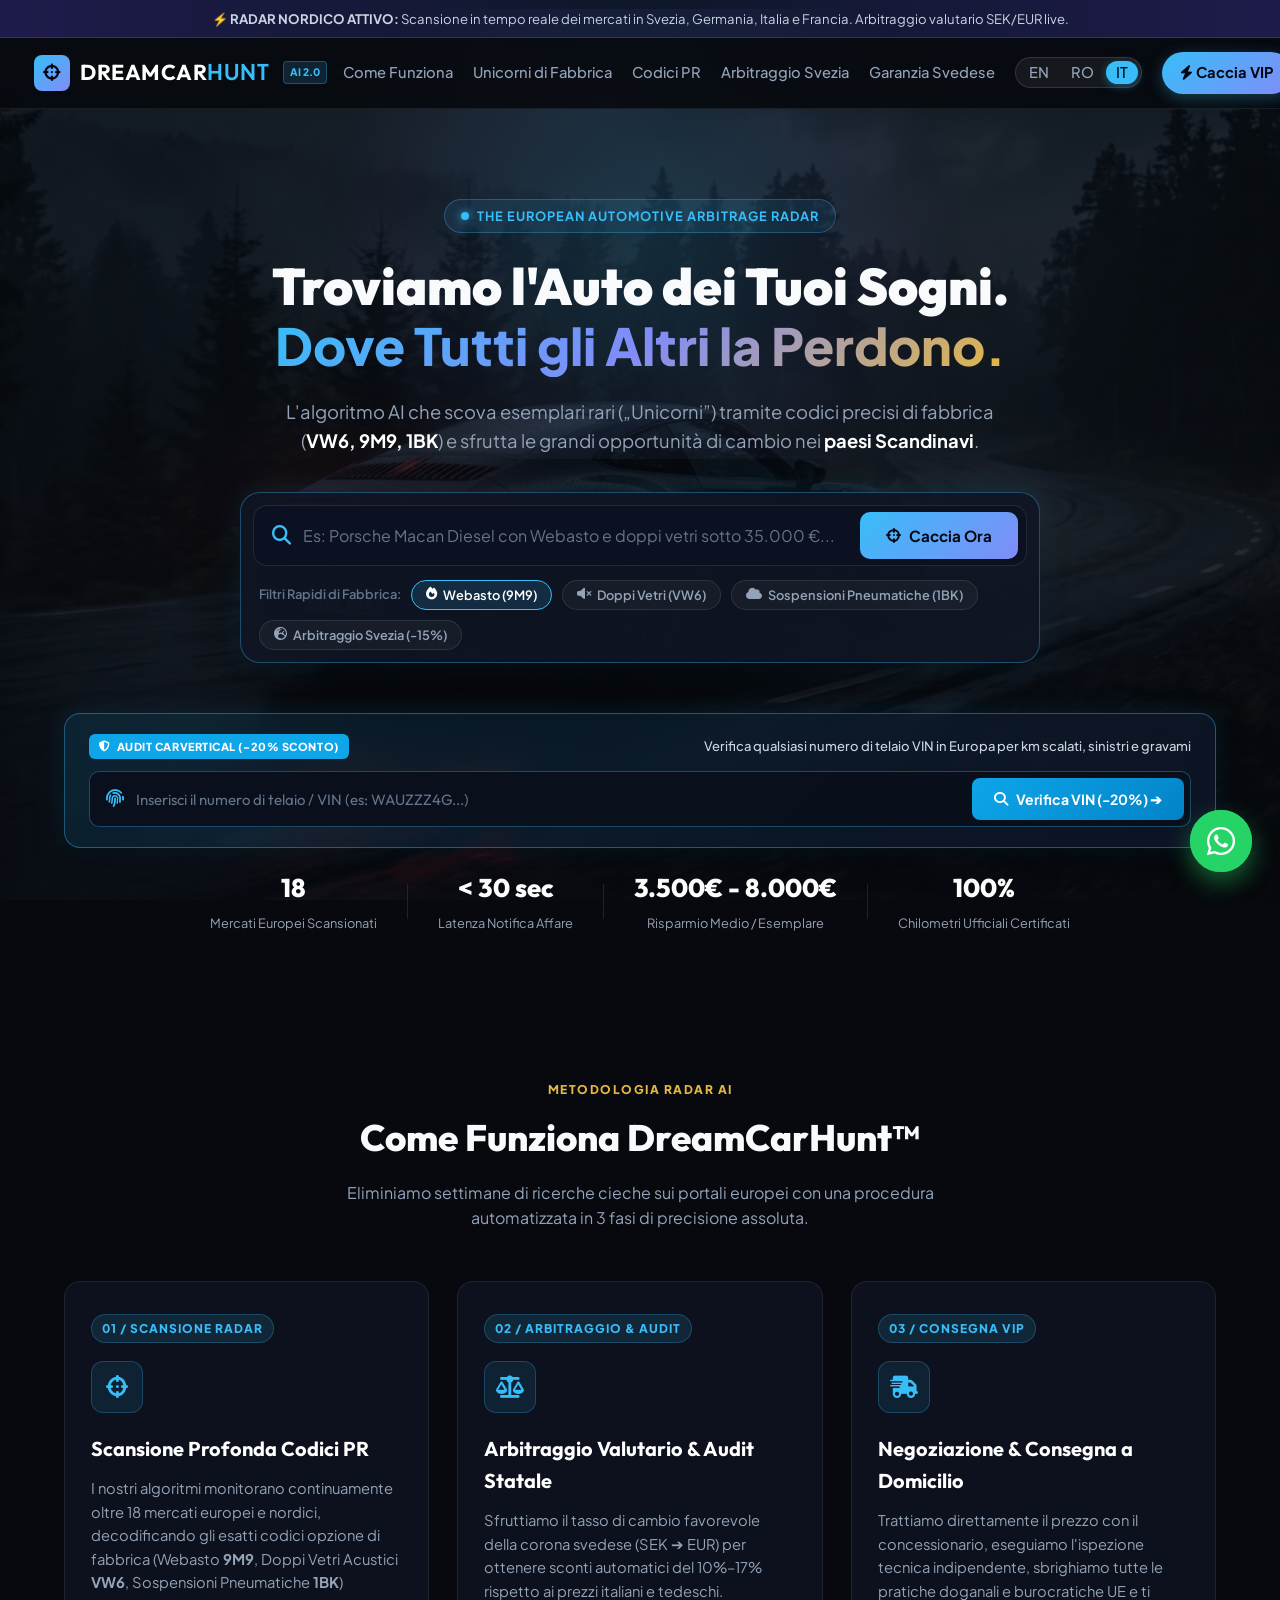
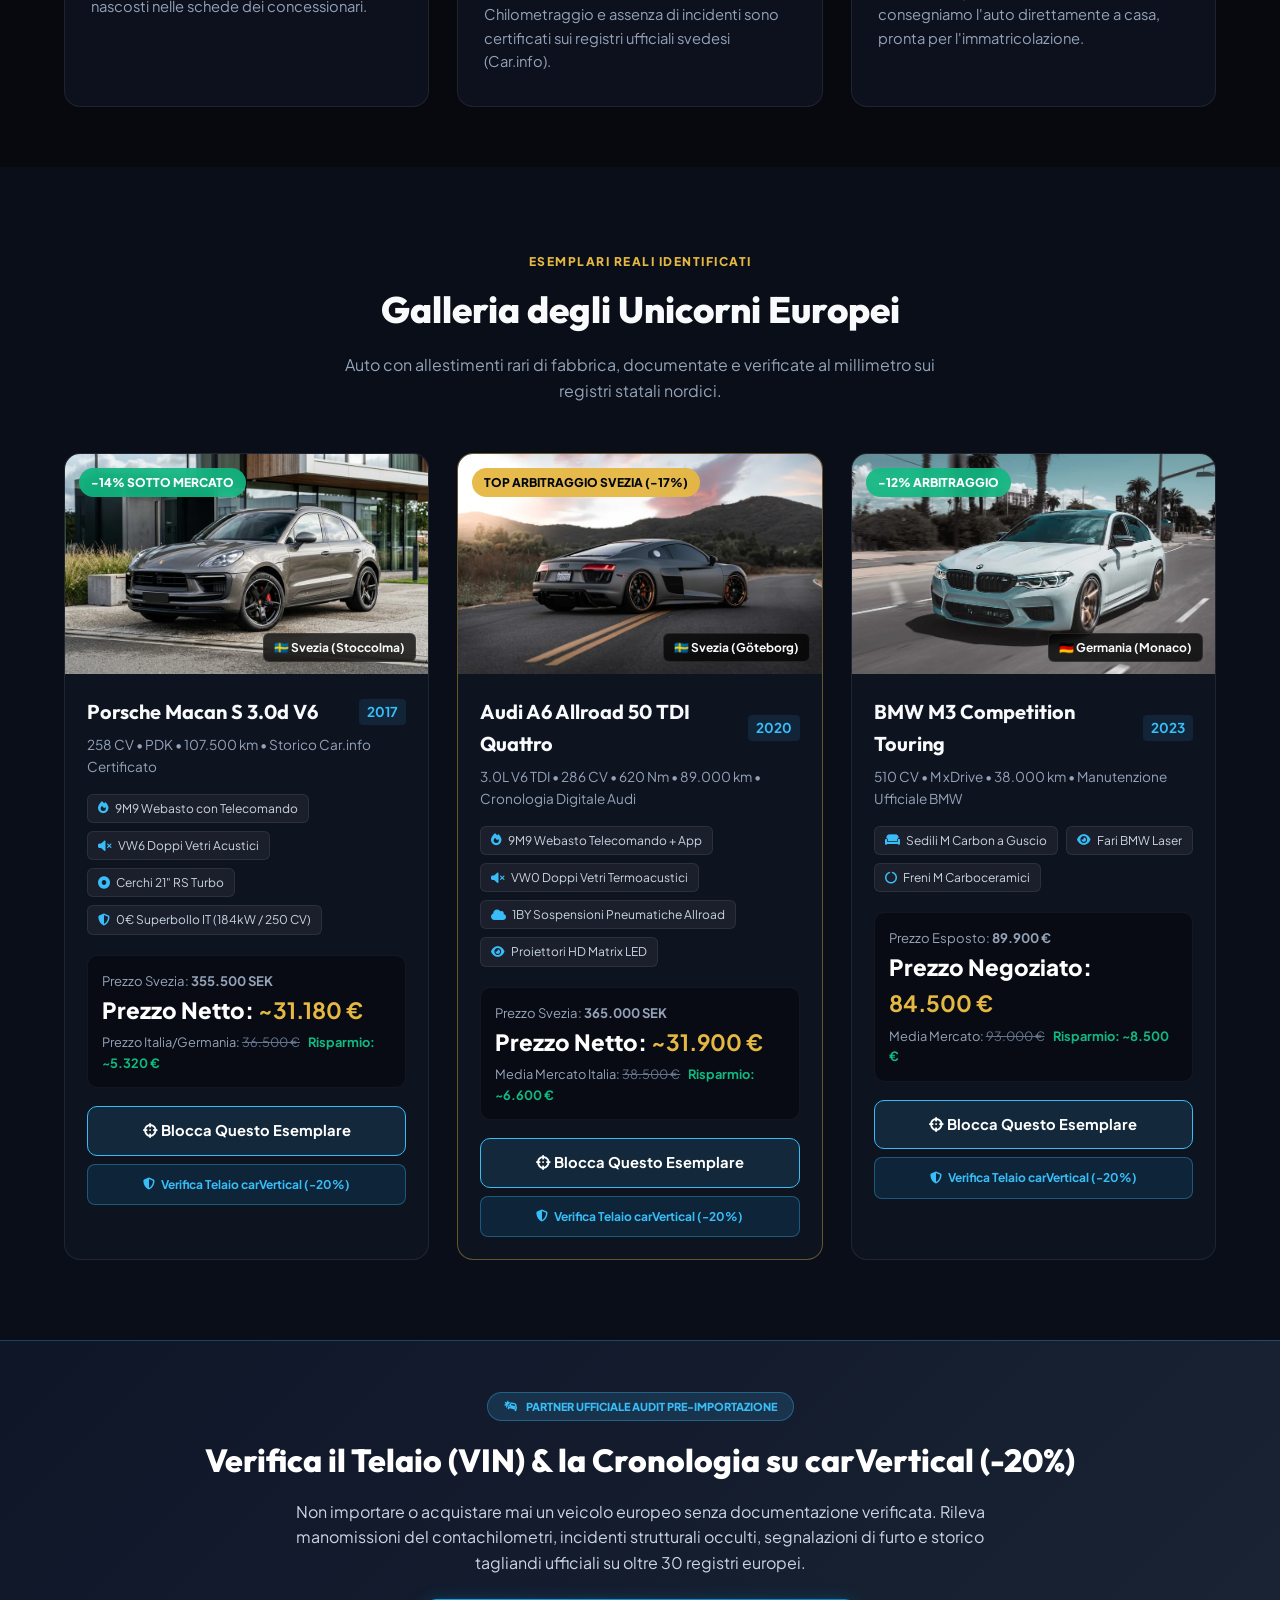
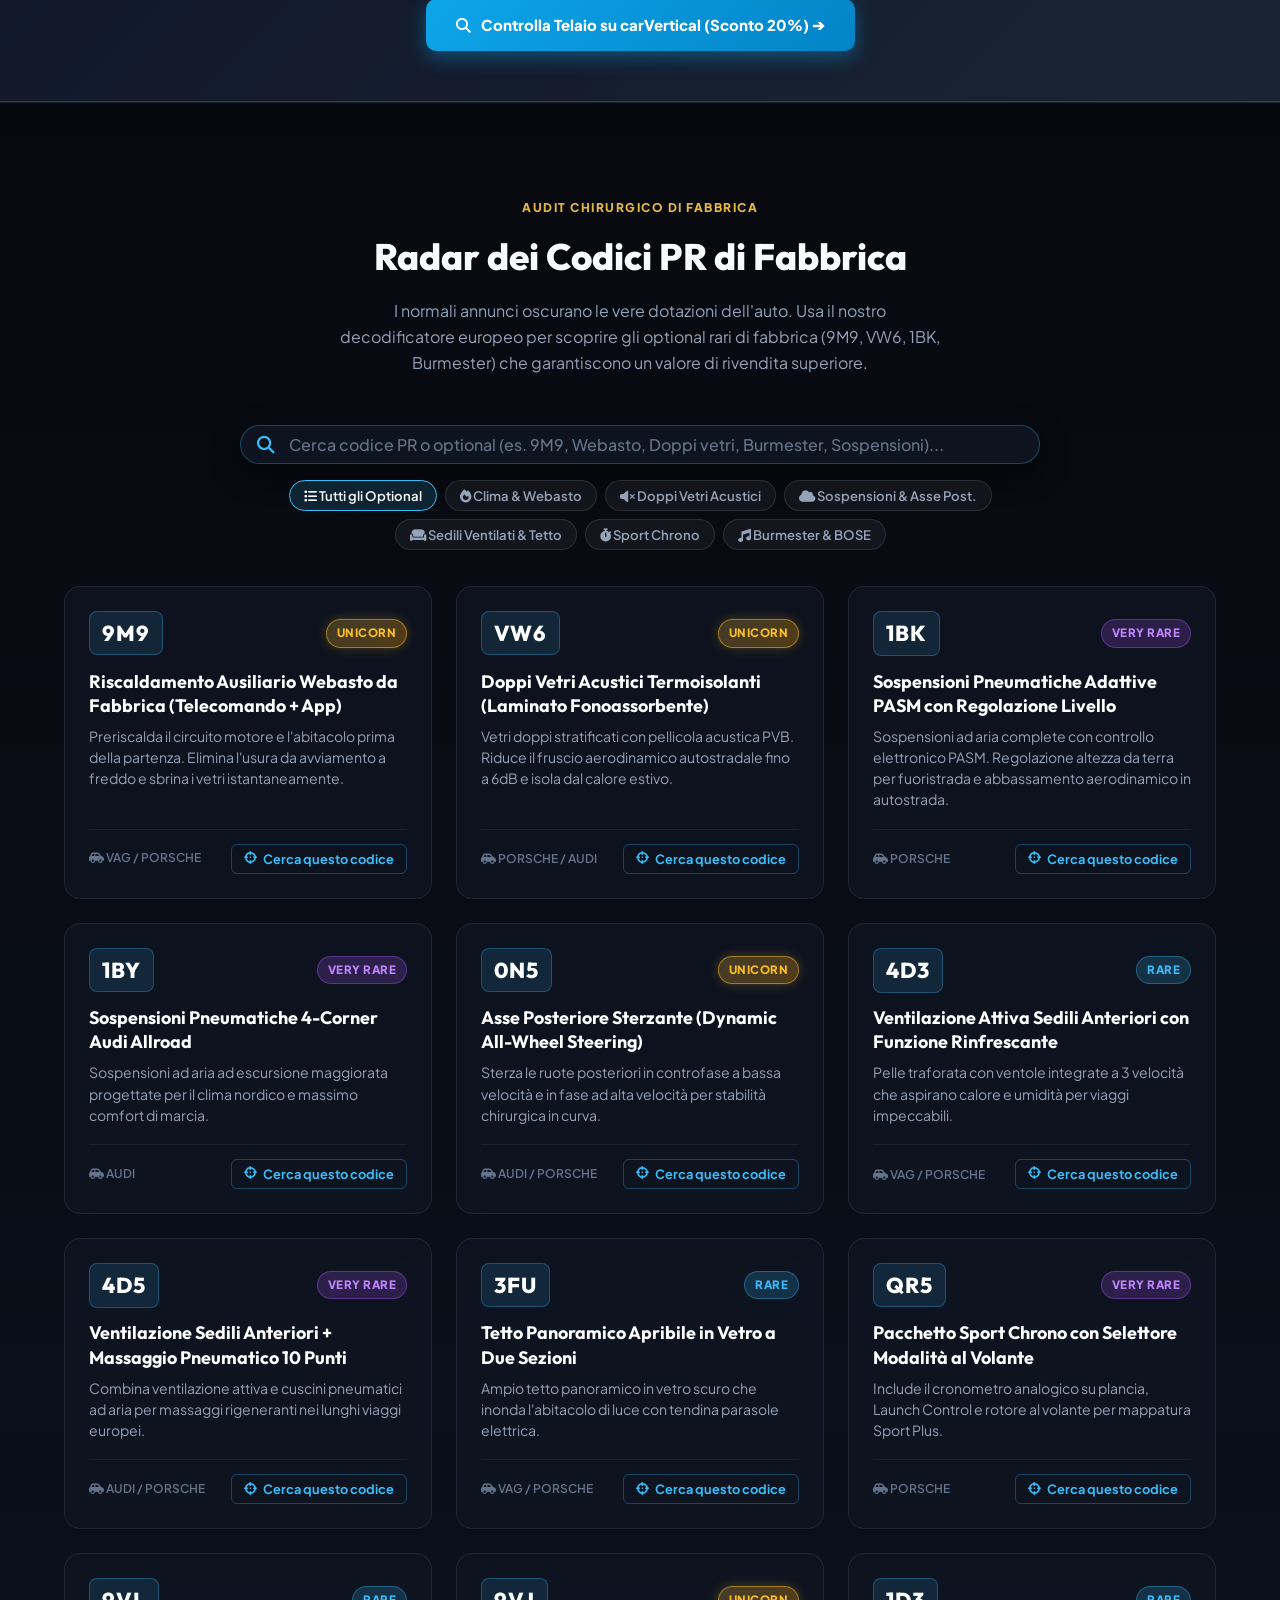
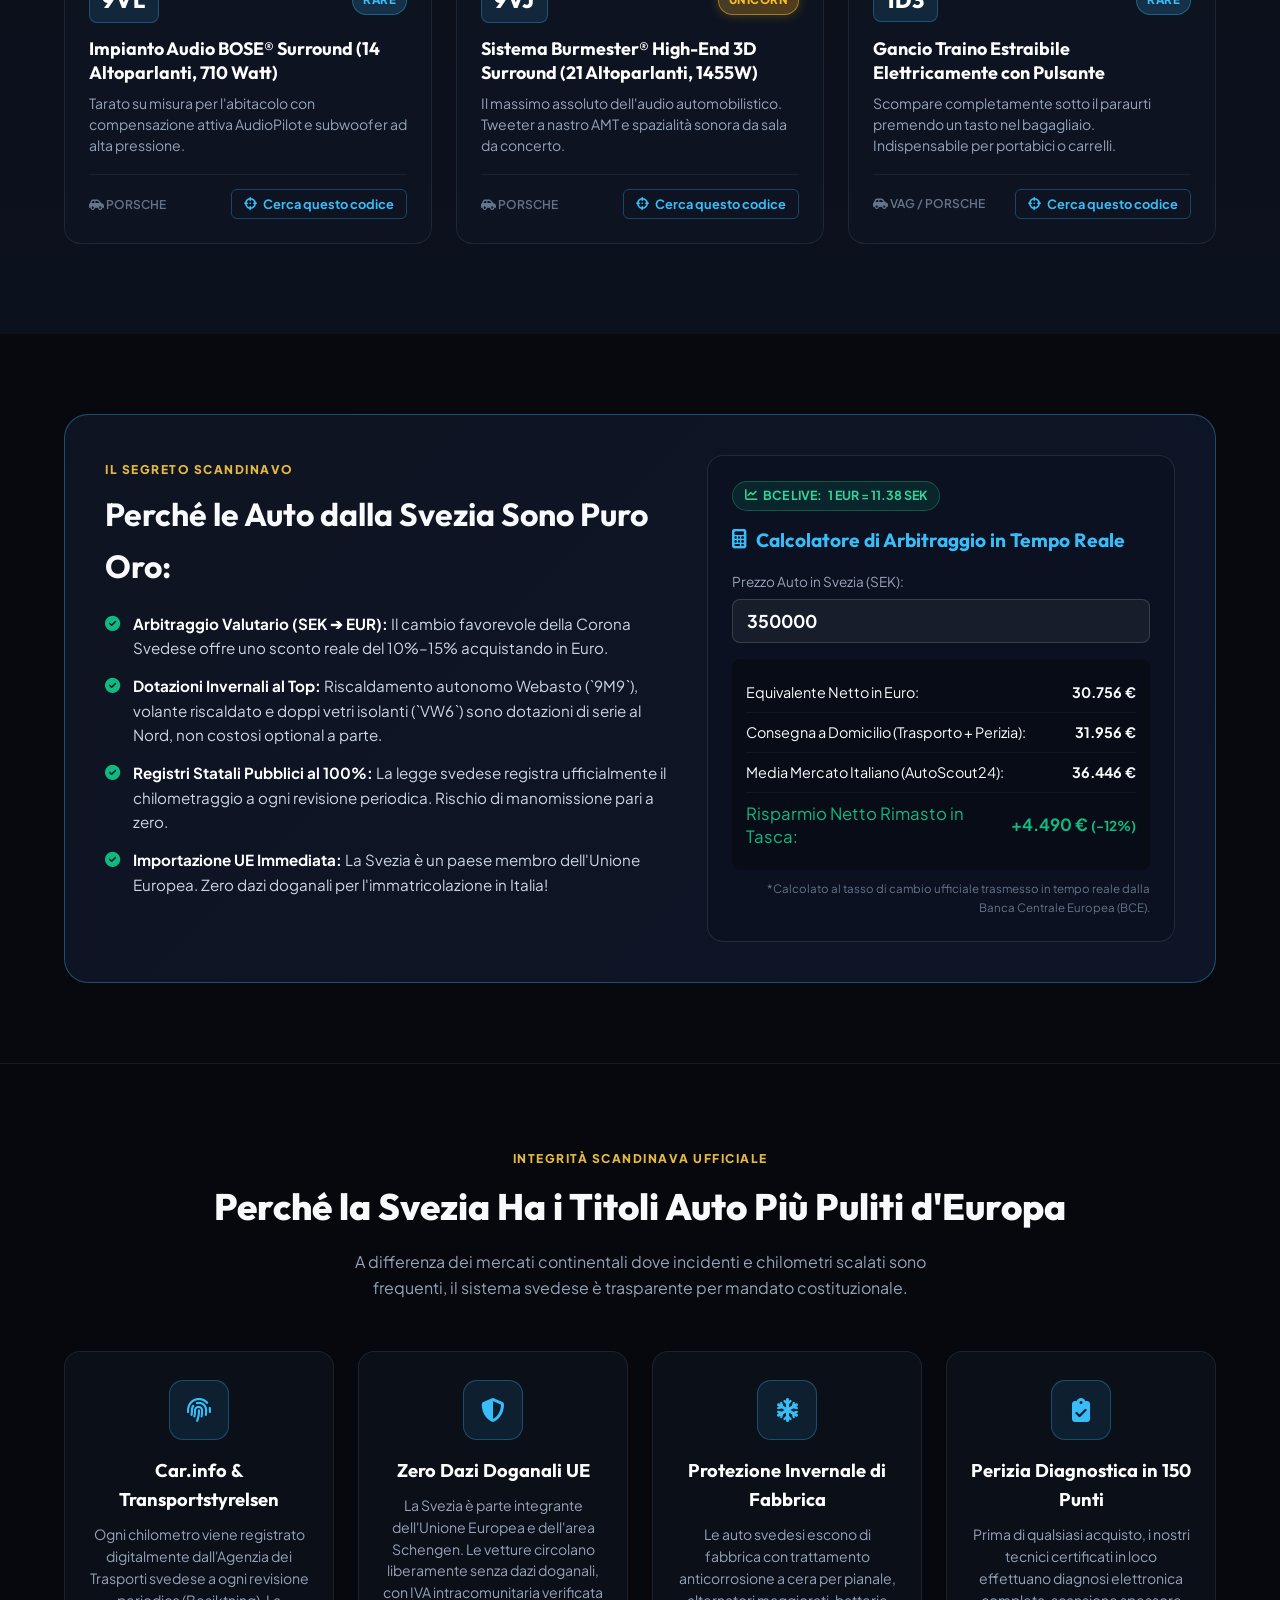
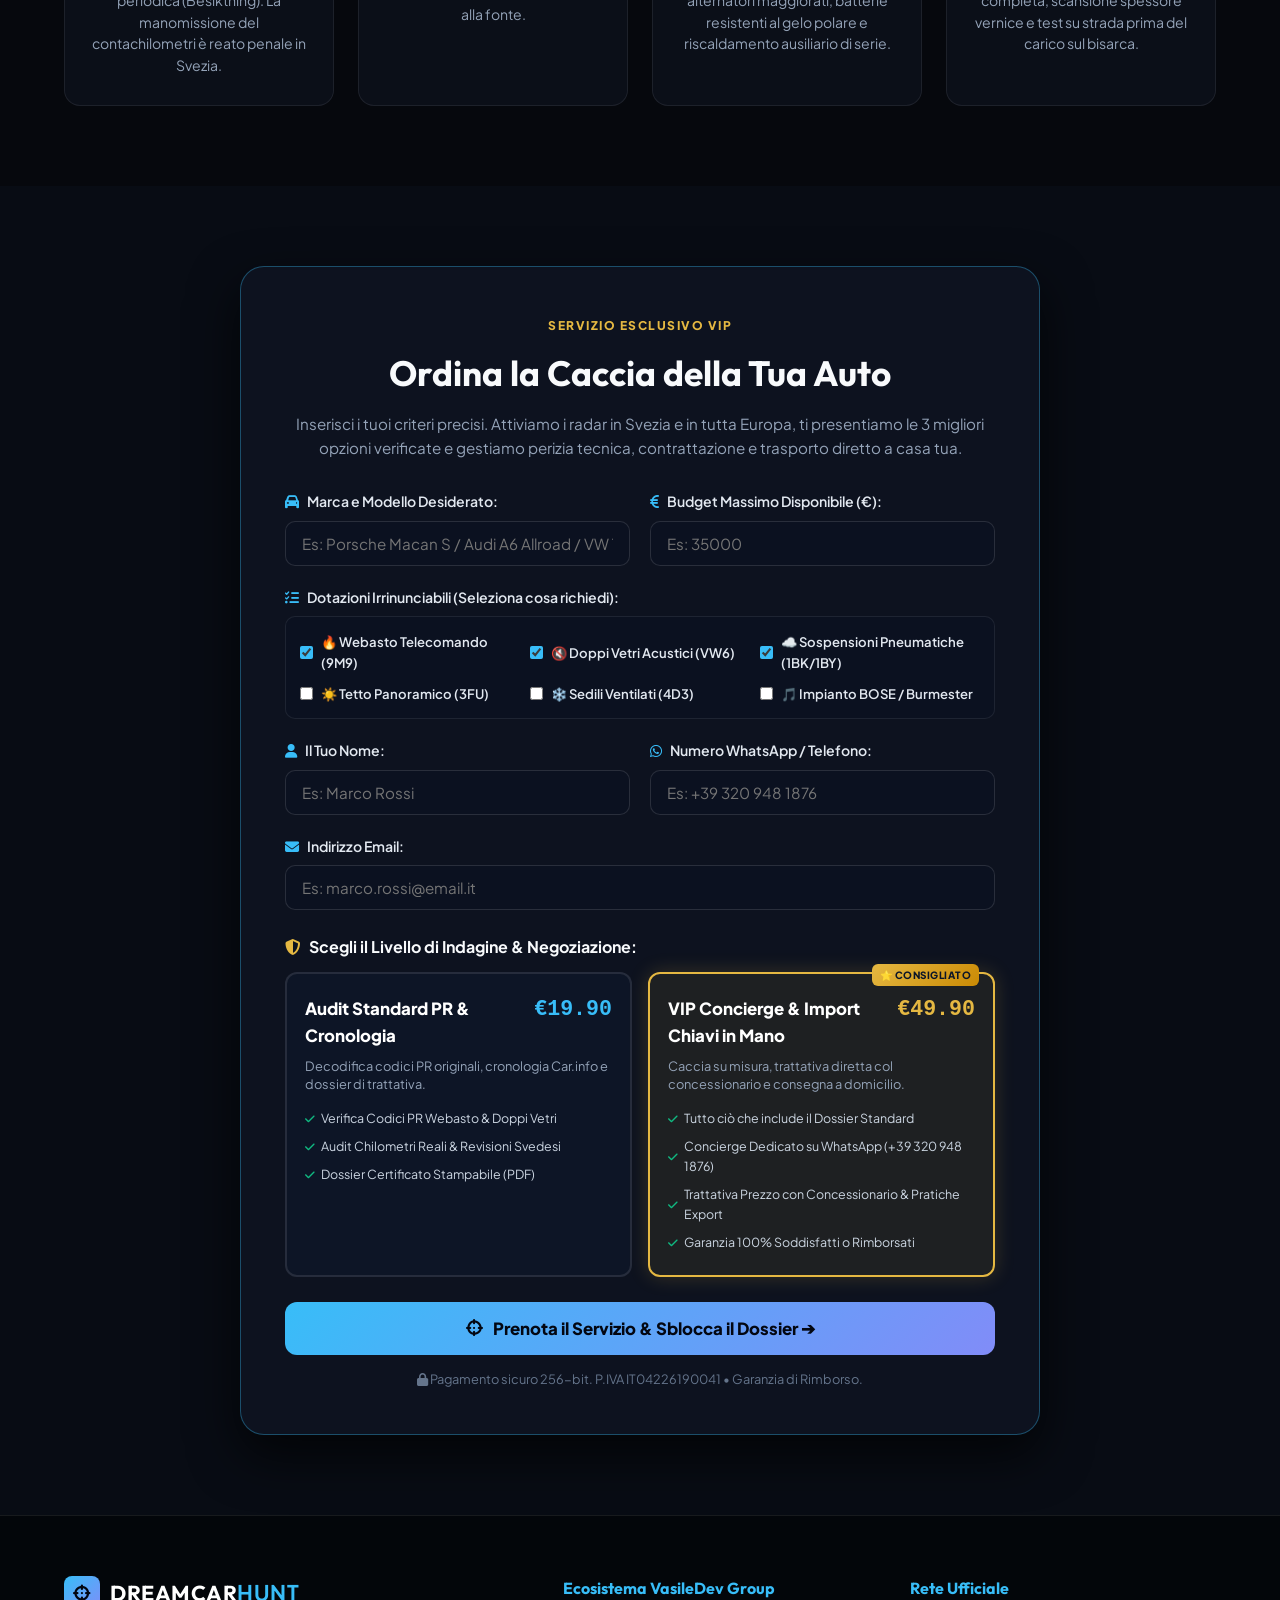
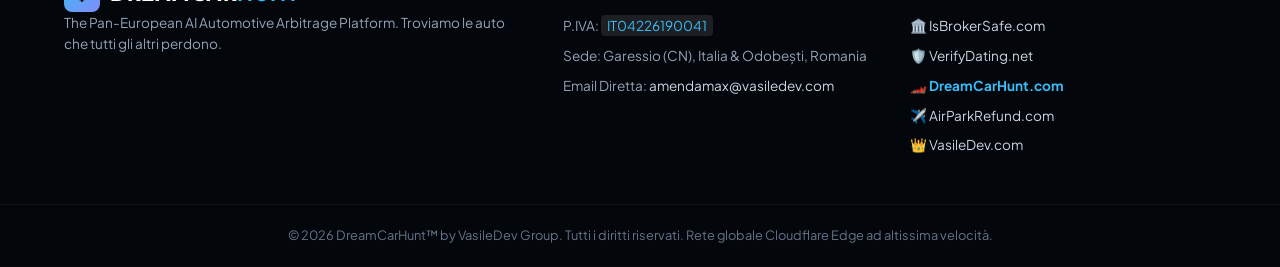
==== commit 0a86bfbe: "fix(mobile): fix benefit list flex splitting, calculator number clipping, and elevate WhatsApp above" ====
--- a/it/index.html
+++ b/it/index.html
@@ -62,7 +62,7 @@
     <link href="https://fonts.googleapis.com/css2?family=Outfit:wght@400;500;600;700;800;900&family=Plus+Jakarta+Sans:wght@300;400;500;600;700;800&display=swap" rel="stylesheet">
     <link rel="stylesheet" href="https://cdnjs.cloudflare.com/ajax/libs/font-awesome/6.5.1/css/all.min.css">
     
-    <link rel="stylesheet" href="../style.css">
+    <link rel="stylesheet" href="../style.css?v=20261002c">
     <link rel="manifest" href="/manifest.json">
 
     <!-- JSON-LD Structured Data: AutoDealer & Rich Google FAQ Snippets -->
--- a/style.css
+++ b/style.css
@@ -695,20 +695,25 @@
 
 .benefit-list {
     list-style: none;
+    padding: 0;
+    margin: 0;
 }
 
 .benefit-list li {
     font-size: 0.95rem;
     color: #cbd5e1;
     margin-bottom: 14px;
-    display: flex;
-    align-items: flex-start;
-    gap: 12px;
+    display: block;
+    position: relative;
+    padding-left: 28px;
+    line-height: 1.6;
 }
 
 .benefit-list li i {
+    position: absolute;
+    left: 0;
+    top: 4px;
     color: var(--accent-green);
-    margin-top: 4px;
 }
 
 .benefit-list li strong {
@@ -761,9 +766,24 @@
 .res-row {
     display: flex;
     justify-content: space-between;
+    align-items: center;
+    gap: 12px;
     font-size: 0.9rem;
-    padding: 6px 0;
+    padding: 8px 0;
     border-bottom: 1px solid rgba(255, 255, 255, 0.05);
+}
+
+.res-row span {
+    flex: 1;
+    min-width: 0;
+    line-height: 1.35;
+}
+
+.res-row strong {
+    flex-shrink: 0;
+    white-space: nowrap;
+    text-align: right;
+    font-weight: 700;
 }
 
 .res-row.highlight {
@@ -771,6 +791,12 @@
     padding-top: 10px;
     font-size: 1.05rem;
     color: var(--accent-green);
+}
+
+.res-row.highlight div {
+    flex-shrink: 0;
+    white-space: nowrap;
+    text-align: right;
 }
 
 .calc-note {
@@ -1157,6 +1183,32 @@
     }
     .benefit-list li {
         font-size: 0.88rem;
+        padding-left: 26px;
+        line-height: 1.55;
+    }
+    .calc-card {
+        padding: 18px 12px;
+    }
+    .calc-results {
+        padding: 10px 10px;
+    }
+    .res-row {
+        font-size: 0.82rem;
+        gap: 8px;
+        padding: 7px 0;
+    }
+    .res-row span {
+        font-size: 0.82rem;
+        line-height: 1.35;
+    }
+    .res-row strong {
+        font-size: 0.88rem;
+    }
+    .res-row.highlight {
+        font-size: 0.95rem;
+    }
+    .res-row.highlight strong {
+        font-size: 1rem;
     }
 
     /* Form on mobile */
@@ -1190,13 +1242,13 @@
         justify-content: center;
     }
 
-    /* Floating WhatsApp Button on mobile */
+    /* Floating WhatsApp Button on mobile - floats above sticky bottom bar */
     .floating-wa {
-        width: 54px;
-        height: 54px;
-        font-size: 27px;
-        bottom: 18px;
-        right: 18px;
+        width: 52px;
+        height: 52px;
+        font-size: 26px;
+        bottom: 74px !important;
+        right: 16px !important;
     }
 
     /* Footer on mobile */
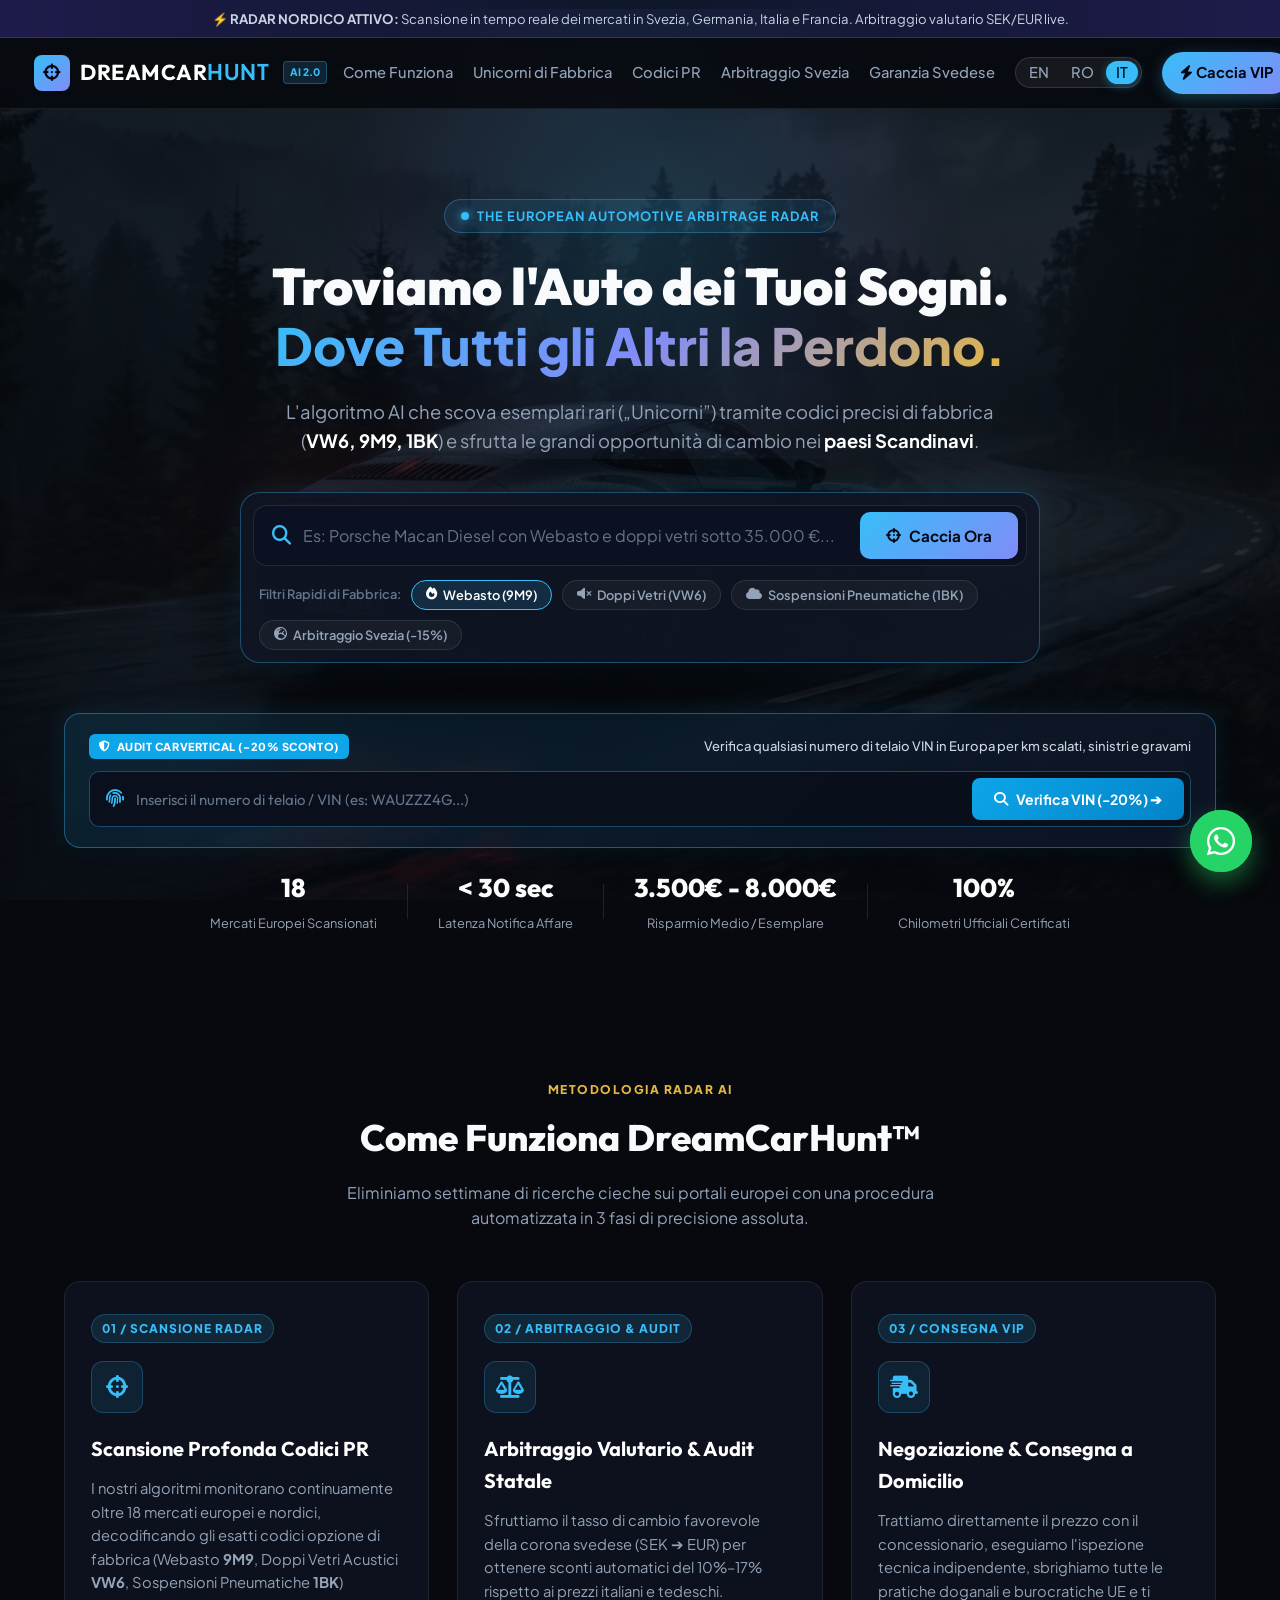
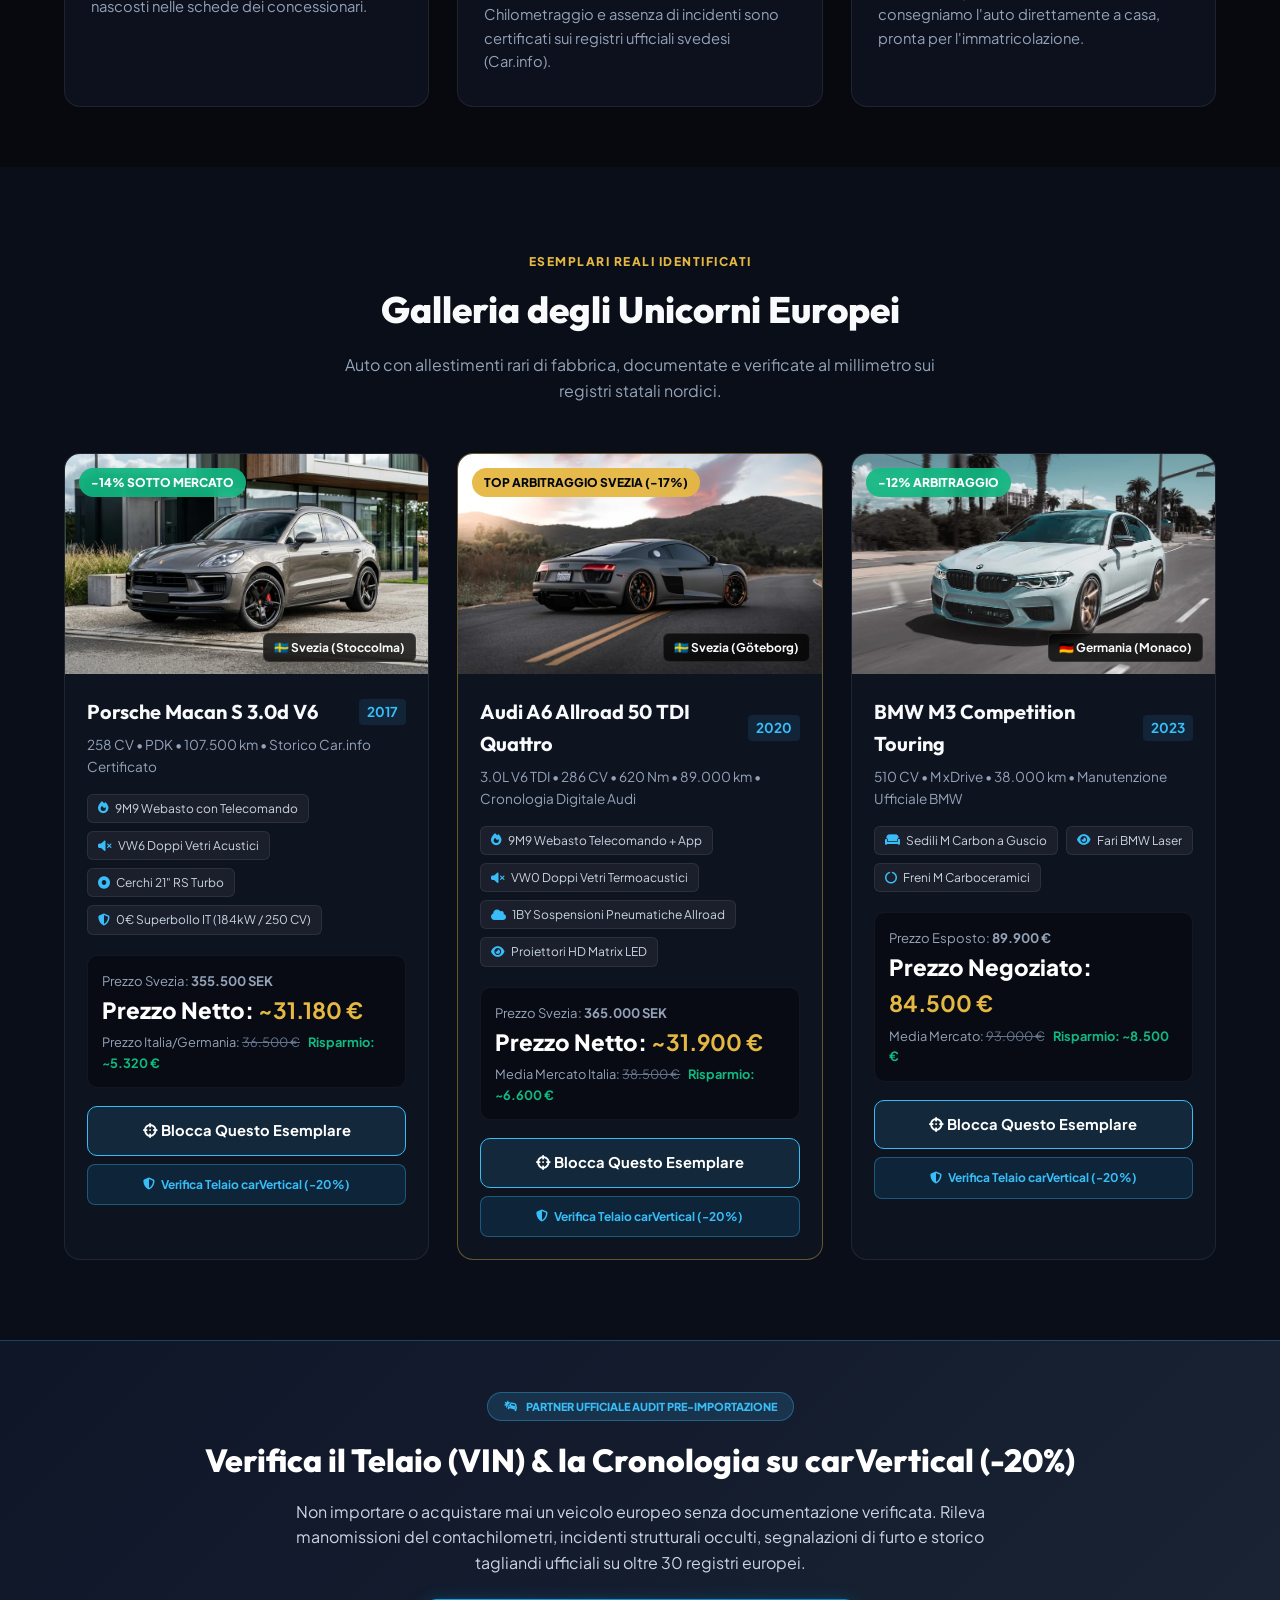
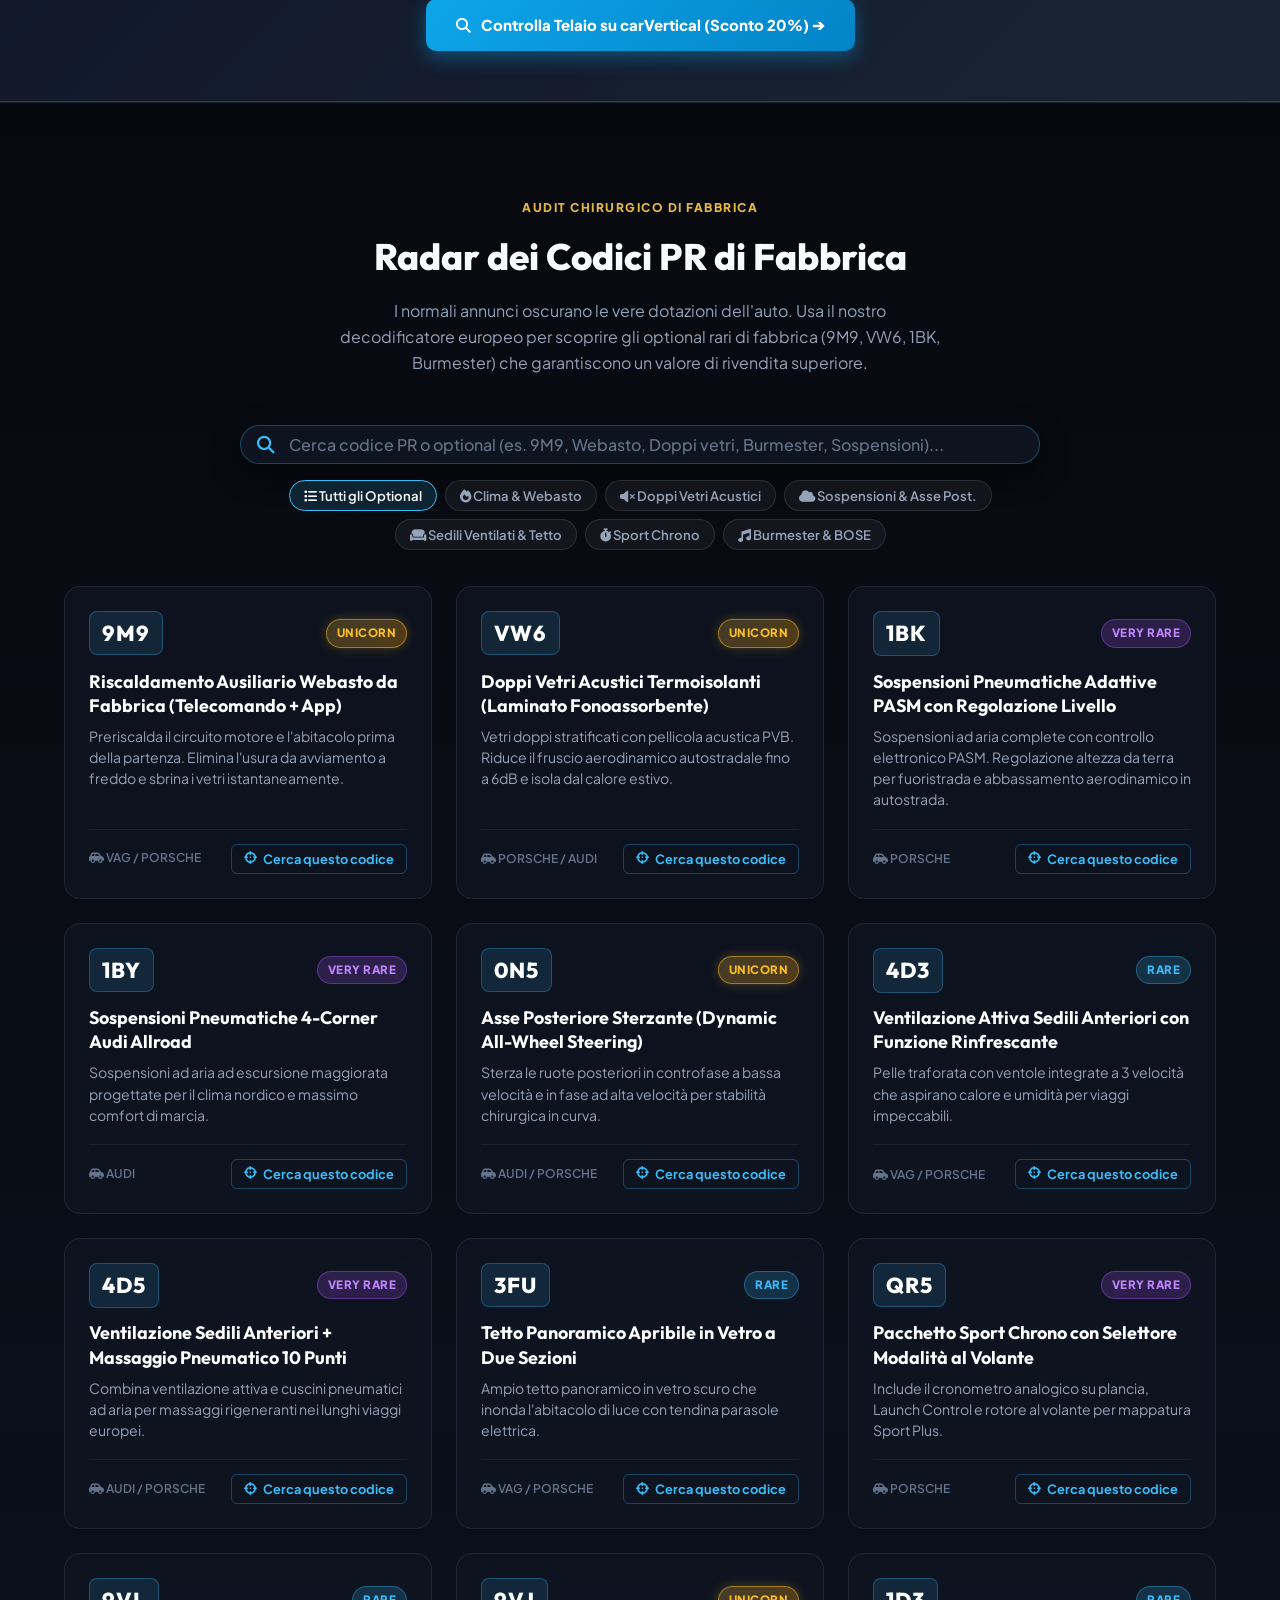
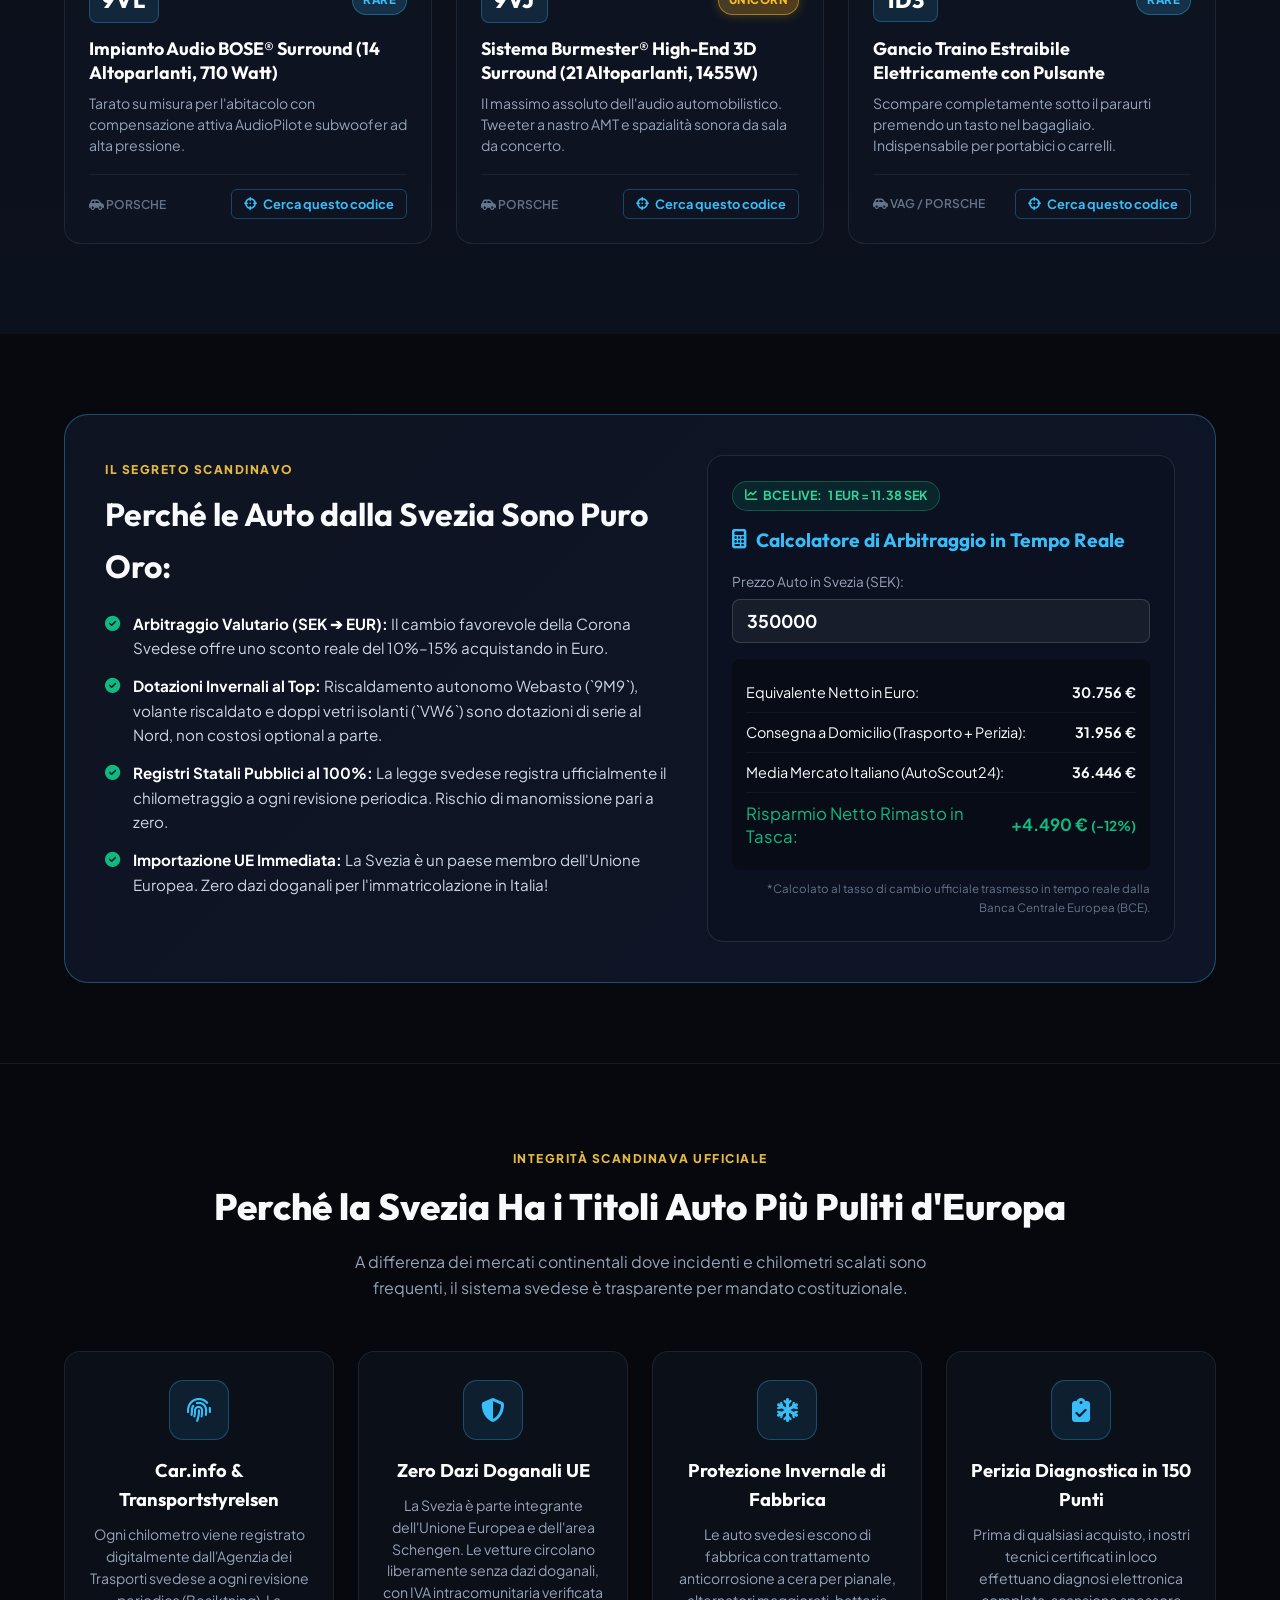
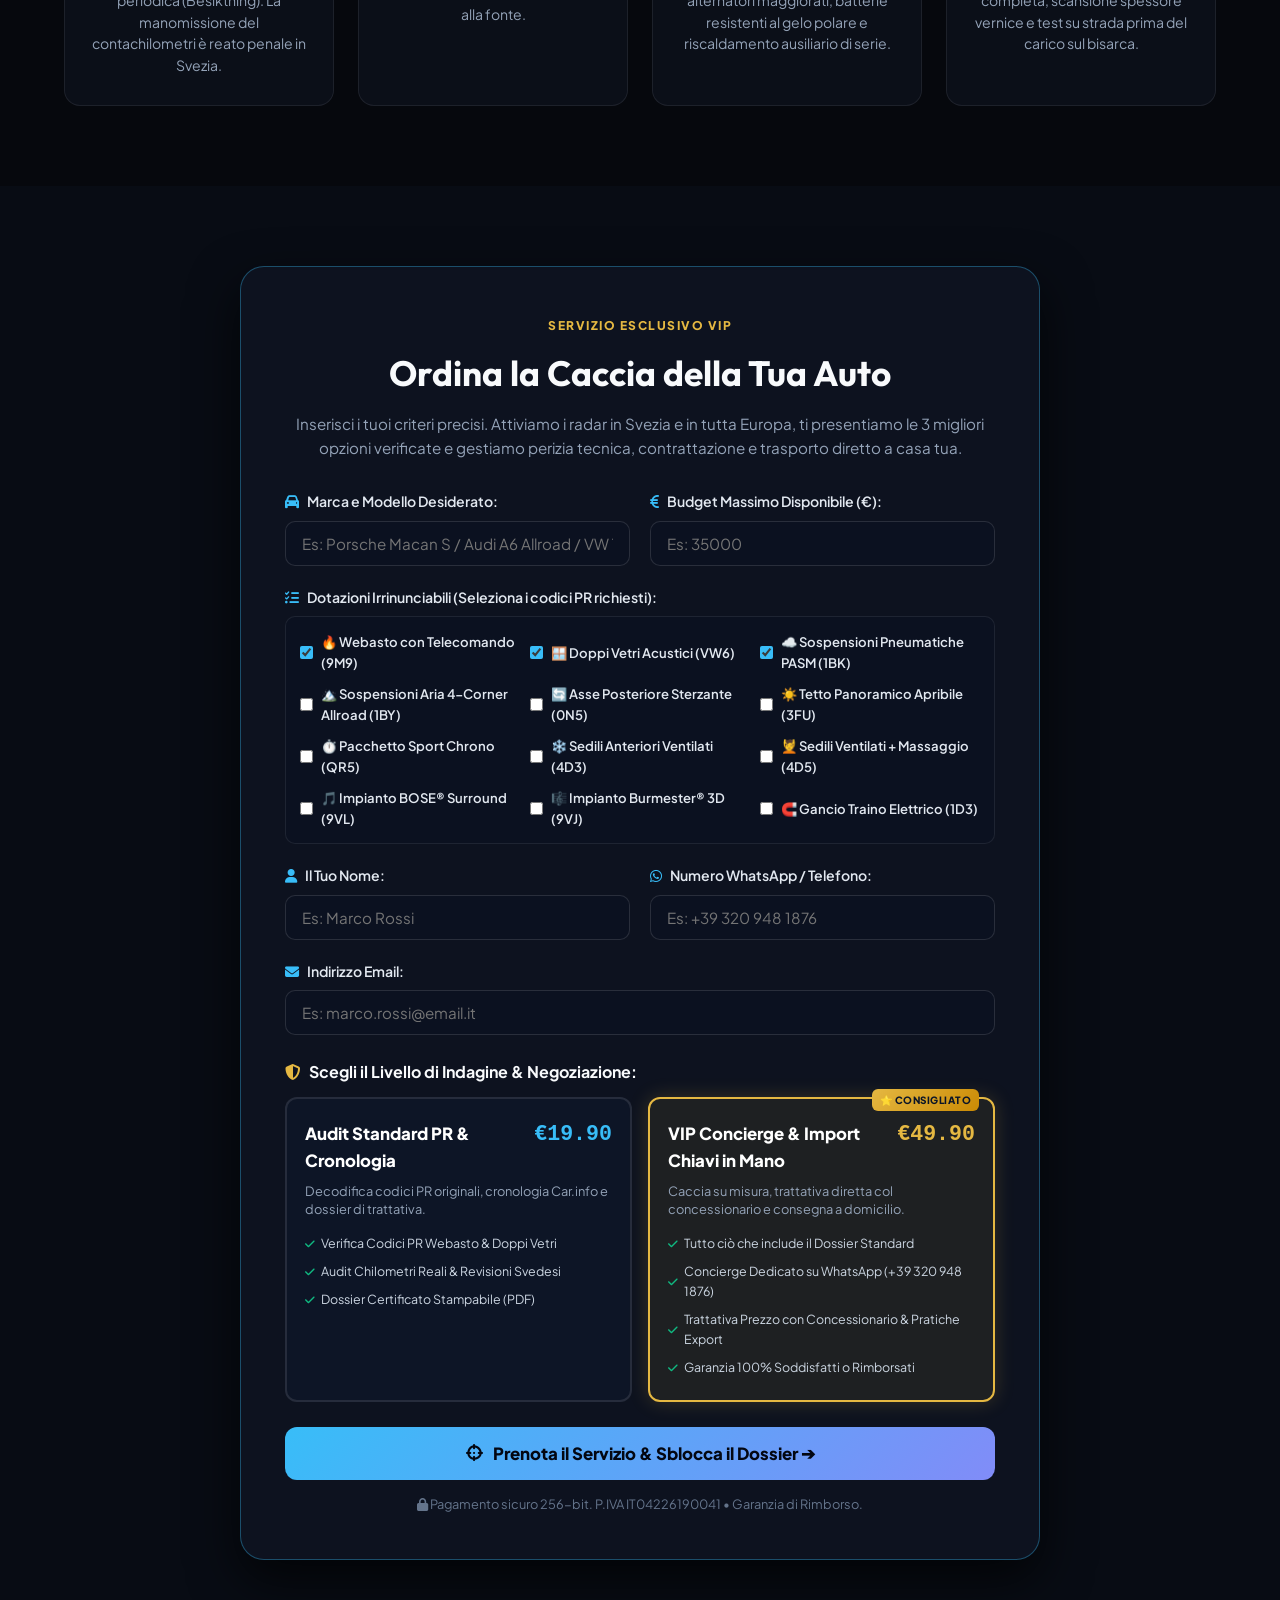
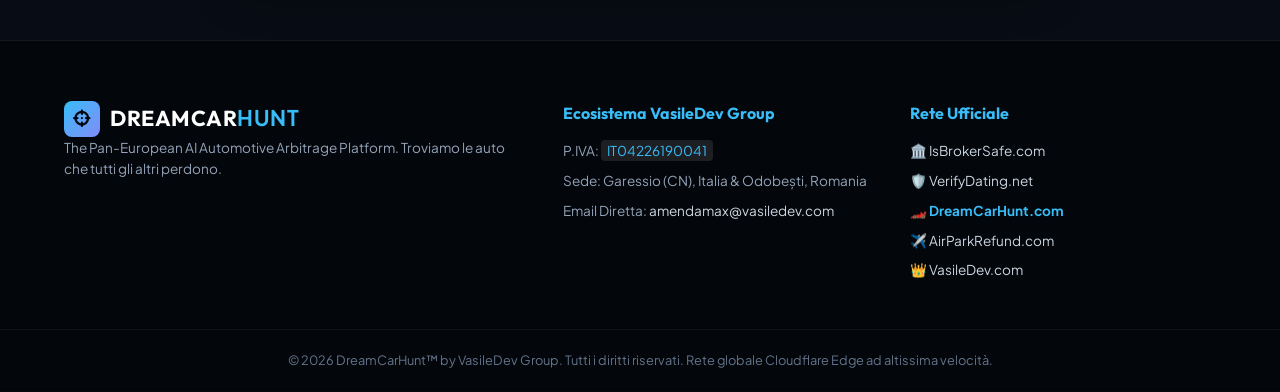
==== commit bc0e0244: "Sync all 12 PR codes with VIP concierge form checkboxes across EN, IT, RO" ====
--- a/it/index.html
+++ b/it/index.html
@@ -527,14 +527,20 @@
                             <input type="number" id="lead-budget" placeholder="Es: 35000" required>
                         </div>
                         <div class="form-group full-width">
-                            <label><i class="fa-solid fa-list-check"></i> Dotazioni Irrinunciabili (Seleziona cosa richiedi):</label>
+                            <label><i class="fa-solid fa-list-check"></i> Dotazioni Irrinunciabili (Seleziona i codici PR richiesti):</label>
                             <div class="checkbox-row">
-                                <label><input type="checkbox" value="Webasto" checked> 🔥 Webasto Telecomando (9M9)</label>
-                                <label><input type="checkbox" value="Doppi Vetri" checked> 🔇 Doppi Vetri Acustici (VW6)</label>
-                                <label><input type="checkbox" value="Sospensioni Aria" checked> ☁️ Sospensioni Pneumatiche (1BK/1BY)</label>
-                                <label><input type="checkbox" value="Tetto"> ☀️ Tetto Panoramico (3FU)</label>
-                                <label><input type="checkbox" value="Ventilazione"> ❄️ Sedili Ventilati (4D3)</label>
-                                <label><input type="checkbox" value="Impianto Audio"> 🎵 Impianto BOSE / Burmester</label>
+                                <label><input type="checkbox" value="9M9 - Webasto" checked> 🔥 Webasto con Telecomando (9M9)</label>
+                                <label><input type="checkbox" value="VW6 - Doppi Vetri" checked> 🪟 Doppi Vetri Acustici (VW6)</label>
+                                <label><input type="checkbox" value="1BK - Sospensioni PASM" checked> ☁️ Sospensioni Pneumatiche PASM (1BK)</label>
+                                <label><input type="checkbox" value="1BY - Sospensioni Allroad"> 🏔️ Sospensioni Aria 4-Corner Allroad (1BY)</label>
+                                <label><input type="checkbox" value="0N5 - Asse Posteriore"> 🔄 Asse Posteriore Sterzante (0N5)</label>
+                                <label><input type="checkbox" value="3FU - Tetto Panoramico"> ☀️ Tetto Panoramico Apribile (3FU)</label>
+                                <label><input type="checkbox" value="QR5 - Sport Chrono"> ⏱️ Pacchetto Sport Chrono (QR5)</label>
+                                <label><input type="checkbox" value="4D3 - Sedili Ventilati"> ❄️ Sedili Anteriori Ventilati (4D3)</label>
+                                <label><input type="checkbox" value="4D5 - Sedili Massaggio"> 💆 Sedili Ventilati + Massaggio (4D5)</label>
+                                <label><input type="checkbox" value="9VL - BOSE Surround"> 🎵 Impianto BOSE® Surround (9VL)</label>
+                                <label><input type="checkbox" value="9VJ - Burmester 3D"> 🎼 Impianto Burmester® 3D (9VJ)</label>
+                                <label><input type="checkbox" value="1D3 - Gancio Traino"> 🧲 Gancio Traino Elettrico (1D3)</label>
                             </div>
                         </div>
                         <div class="form-group">
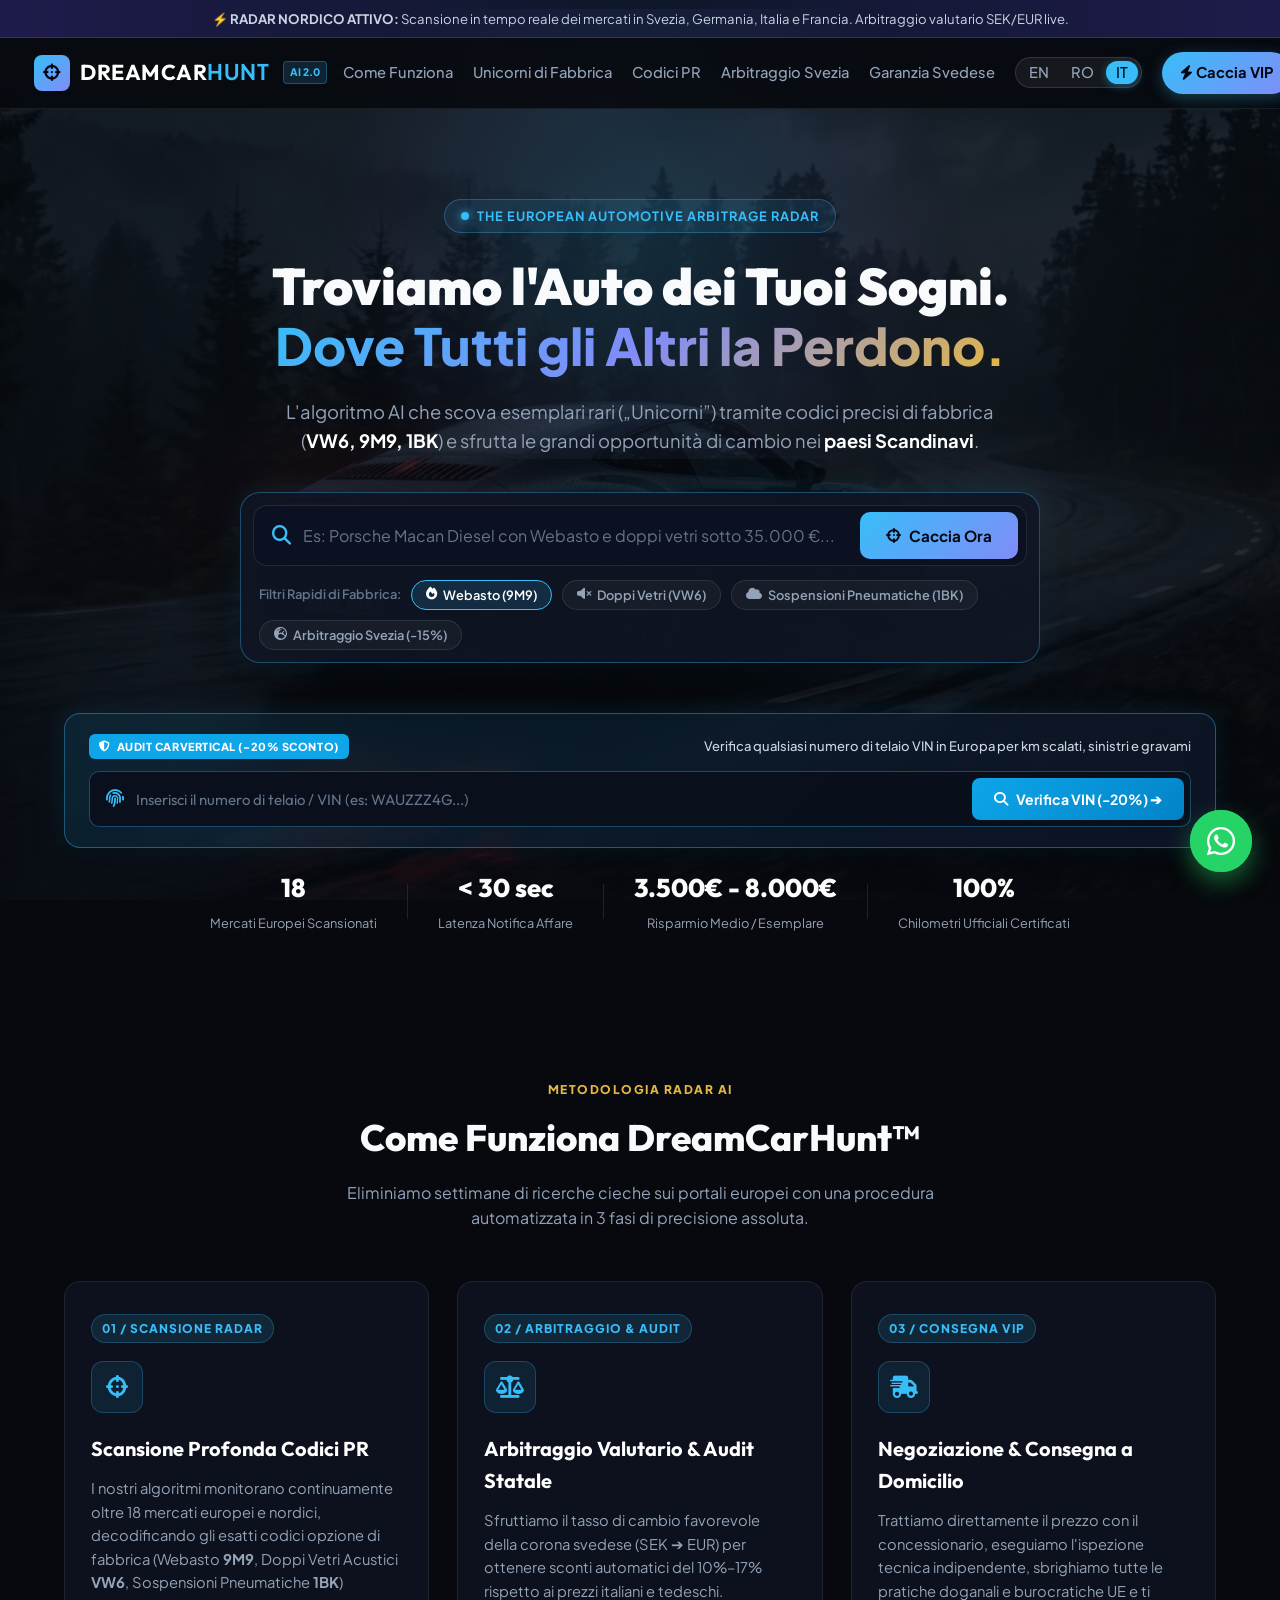
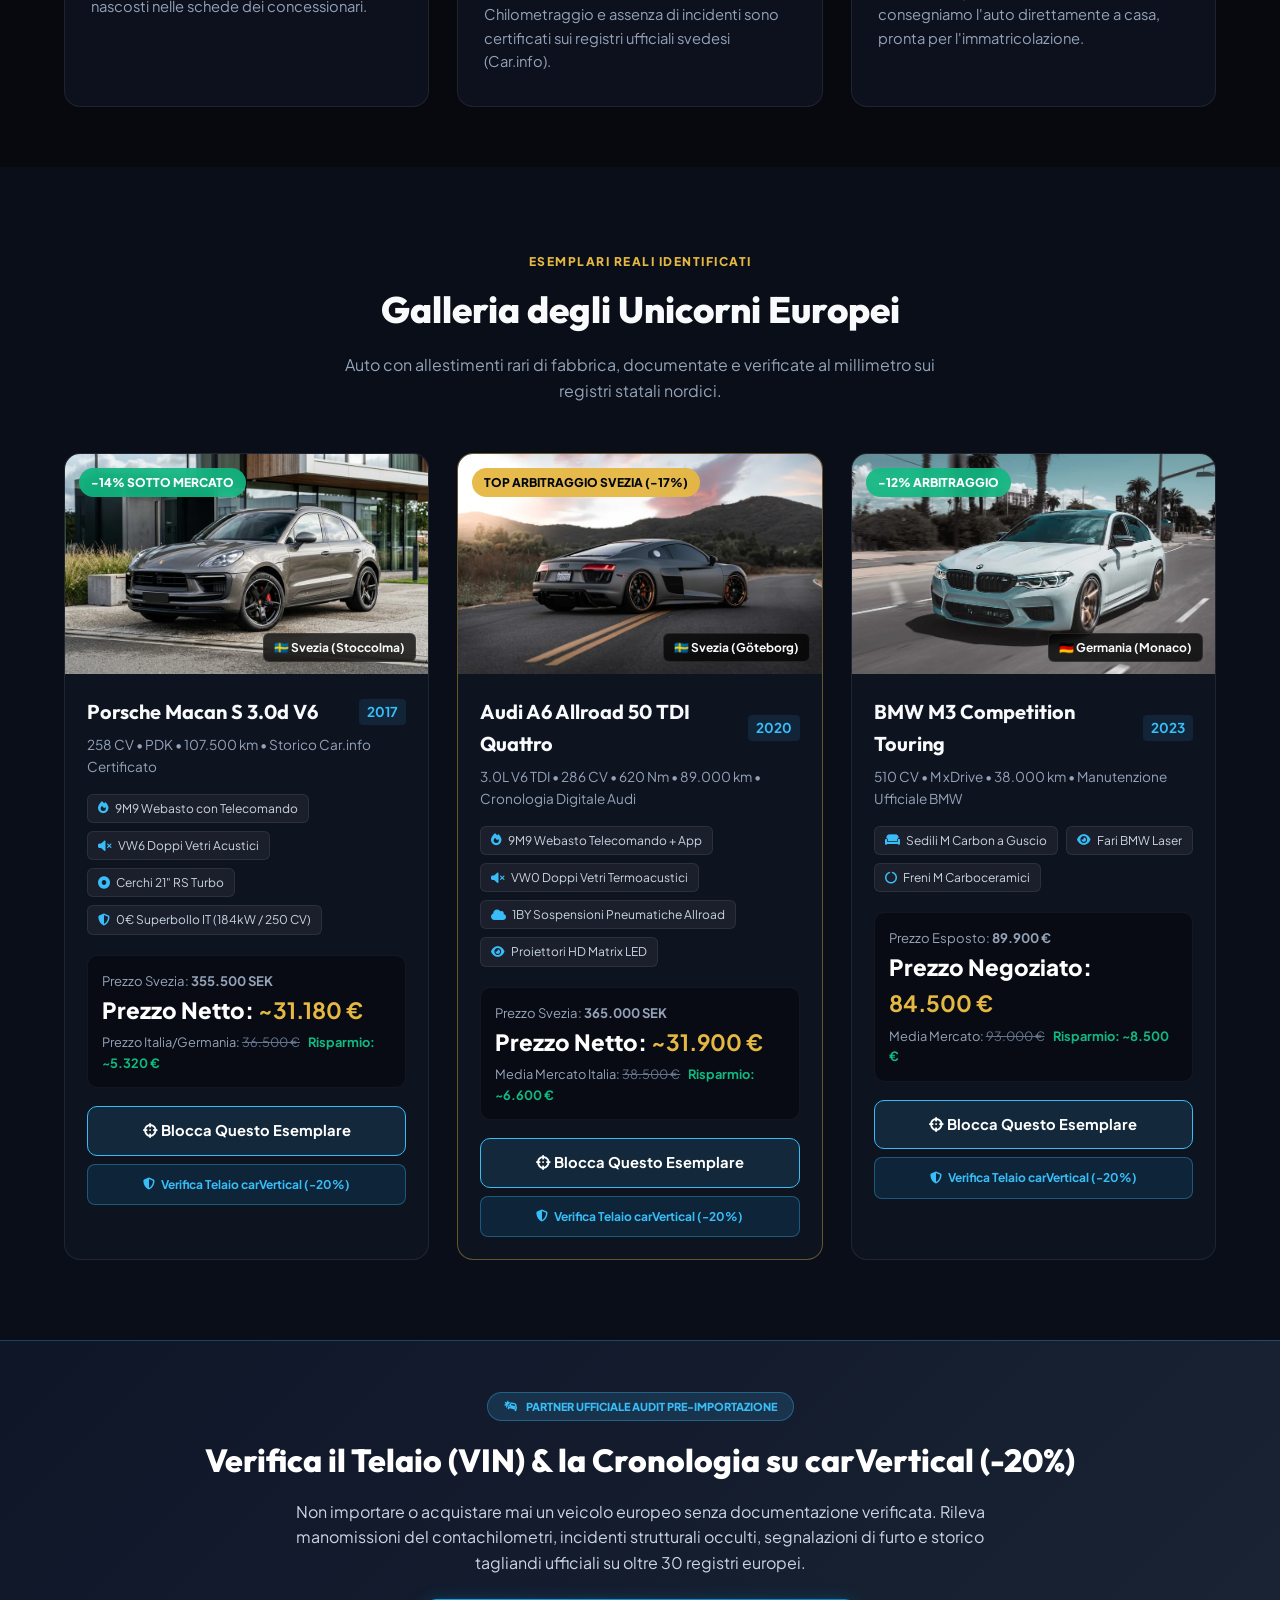
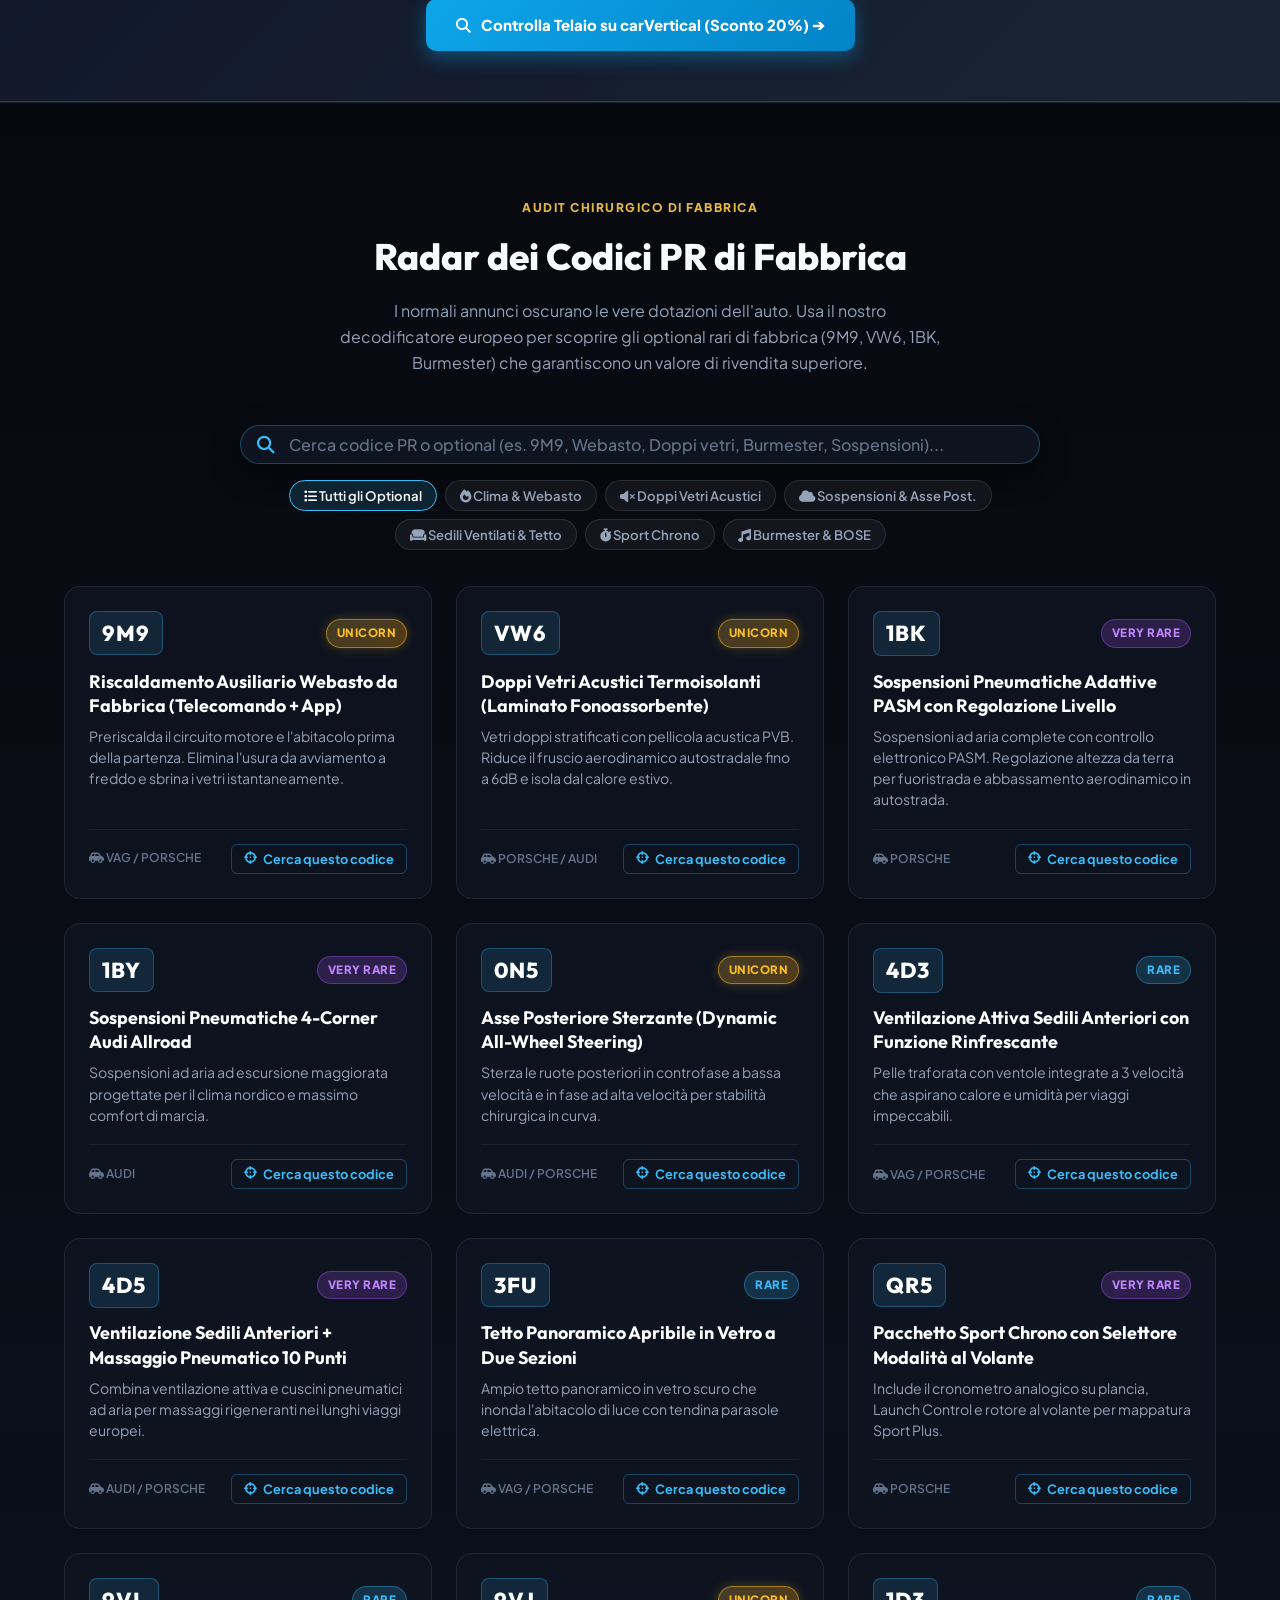
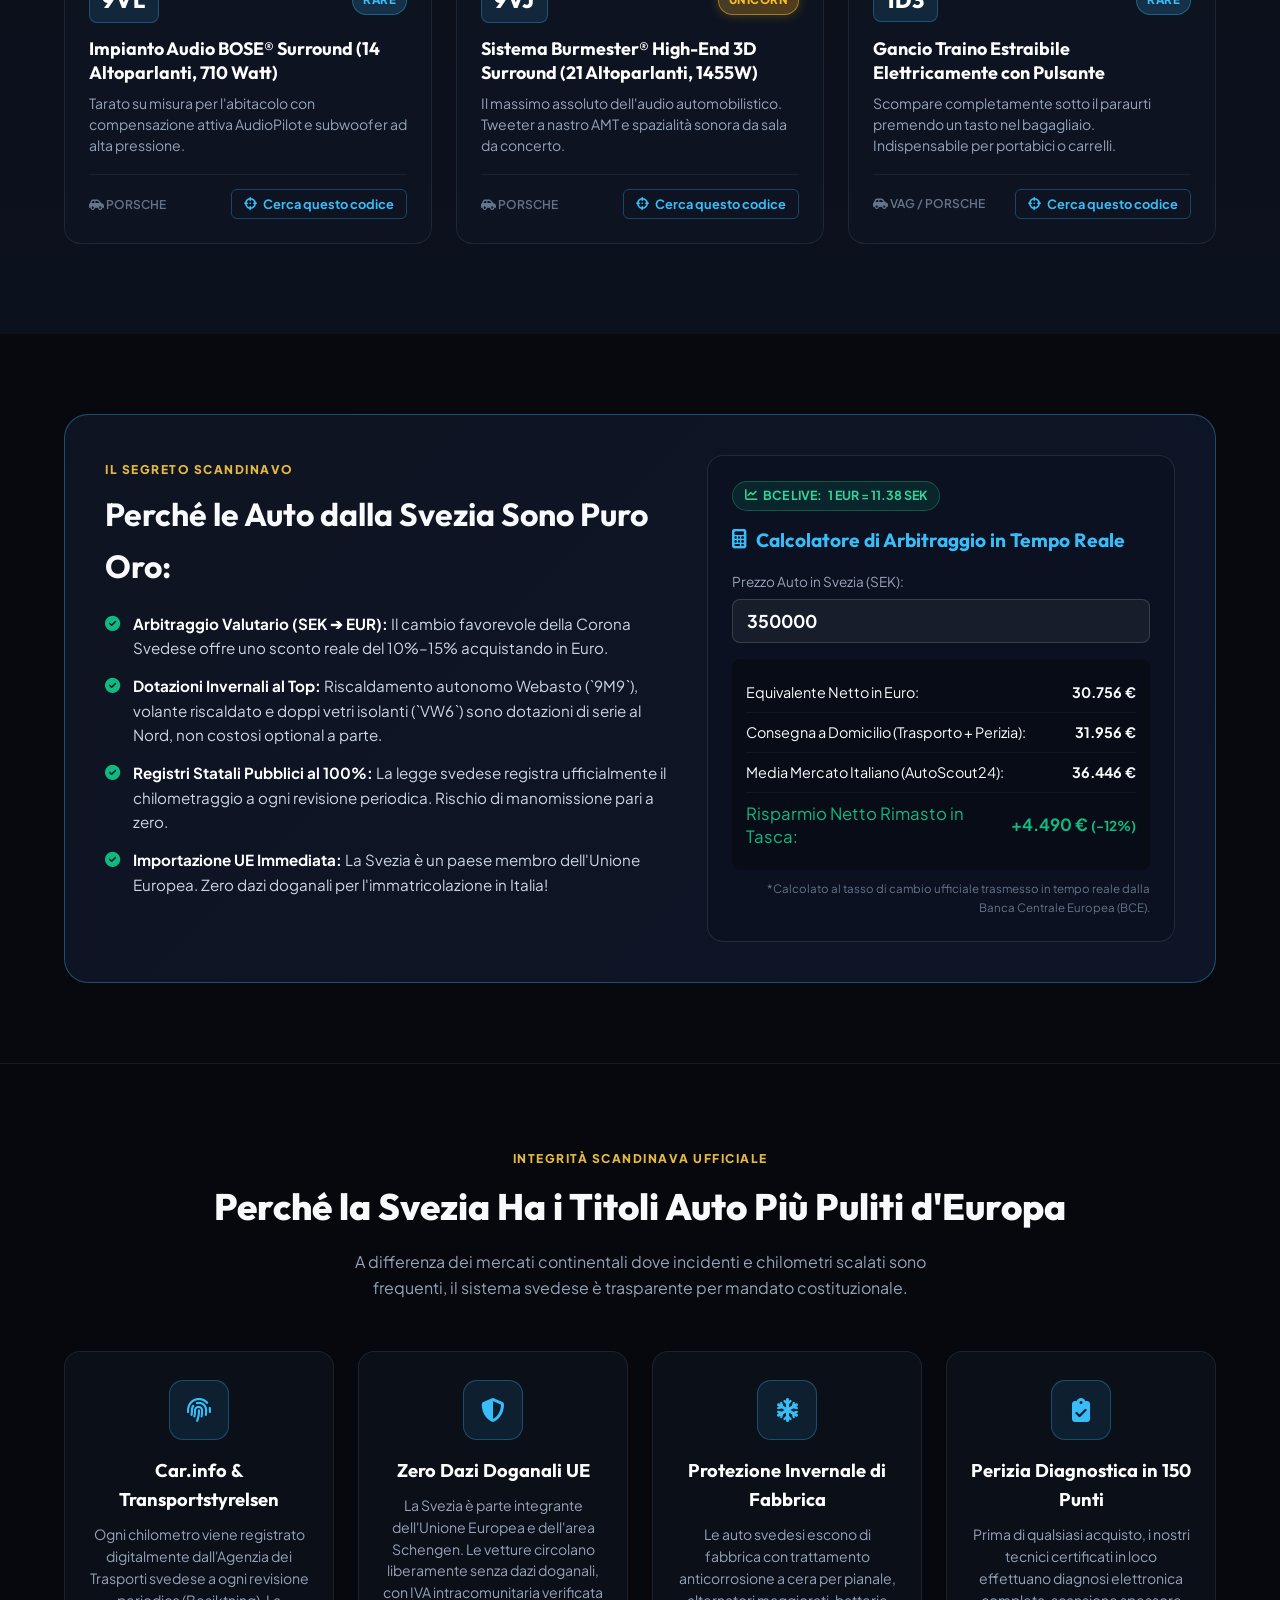
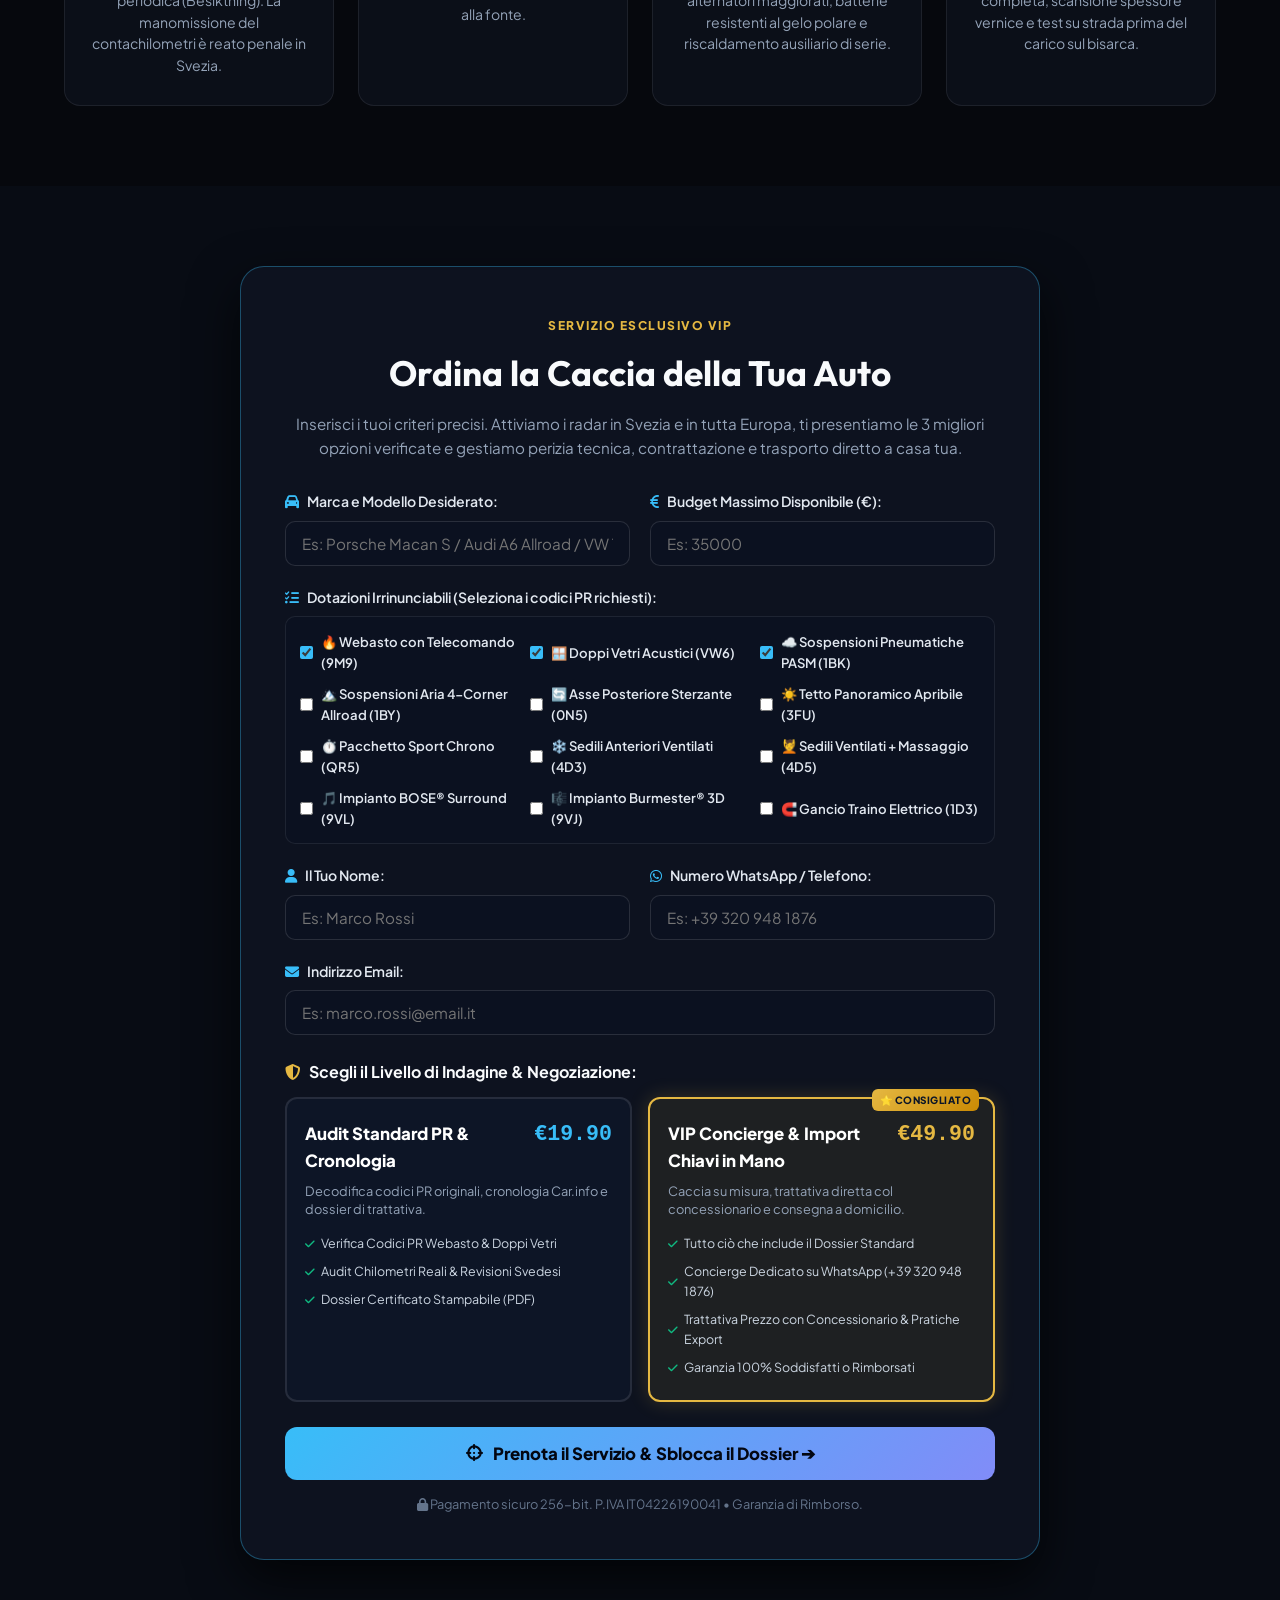
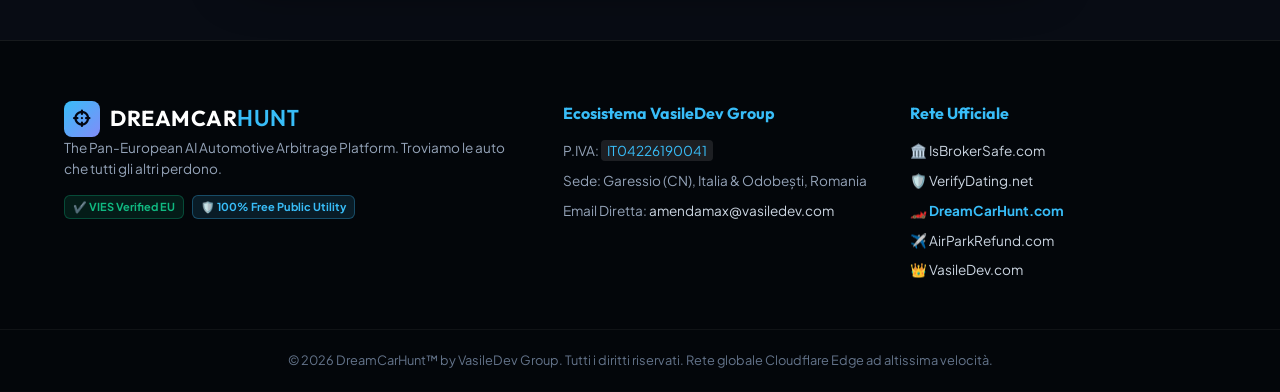
==== commit f2427e08: "feat: add VIES card to IT and RO translations" ====
--- a/it/index.html
+++ b/it/index.html
@@ -624,6 +624,16 @@
 
                     <div id="paypal-button-container"></div>
 
+                    <!-- VIP / ADMIN PASSCODE BYPASS -->
+                    <div class="vip-bypass-box" style="margin-top: 18px; padding: 14px 18px; background: rgba(229, 184, 66, 0.05); border: 1px dashed rgba(229, 184, 66, 0.35); border-radius: 12px; text-align: center;">
+                        <span style="font-size: 0.82rem; color: #94a3b8; display: block; margin-bottom: 8px;">👑 Hai un codice VIP / Admin? Sblocca il Dossier Gratuitamente:</span>
+                        <div style="display: flex; gap: 8px; justify-content: center; max-width: 360px; margin: 0 auto;">
+                            <input type="text" id="admin-passcode" placeholder="CODICE VIP (es: VASILEVIP)" style="flex: 1; padding: 9px 12px; font-size: 0.85rem; border-radius: 8px; border: 1px solid #334155; background: #0f172a; color: #f8fafc; text-transform: uppercase; font-weight: 600; letter-spacing: 0.5px;">
+                            <button type="button" onclick="applyAdminBypass()" style="background: #e5b842; color: #070d18; border: none; font-weight: 800; border-radius: 8px; padding: 9px 16px; cursor: pointer; font-size: 0.85rem; transition: 0.2s;">Sblocca</button>
+                        </div>
+                        <div id="bypass-status" style="font-size: 0.8rem; margin-top: 6px; min-height: 18px;"></div>
+                    </div>
+
                     <div class="success-actions" style="margin-top: 20px;">
                         <a id="lead-wa-btn" href="#" target="_blank" class="btn-wa-confirm">
                             <i class="fa-brands fa-whatsapp"></i> Parla Subito col Concierge Dedicato (+39 320 948 1876)
@@ -643,6 +653,10 @@
                     <span class="logo-text">DREAMCAR<strong>HUNT</strong></span>
                 </div>
                 <p>The Pan-European AI Automotive Arbitrage Platform. Troviamo le auto che tutti gli altri perdono.</p>
+                <div style="display: flex; gap: 8px; flex-wrap: wrap; margin-top: 15px;">
+                    <span style="background: rgba(16, 185, 129, 0.12); color: #10b981; border: 1px solid rgba(16, 185, 129, 0.3); font-size: 11px; font-weight: 700; padding: 2px 8px; border-radius: 6px;">✔️ VIES Verified EU</span>
+                    <span style="background: rgba(56, 189, 248, 0.12); color: #38bdf8; border: 1px solid rgba(56, 189, 248, 0.3); font-size: 11px; font-weight: 700; padding: 2px 8px; border-radius: 6px;">🛡️ 100% Free Public Utility</span>
+                </div>
             </div>
             <div class="footer-col">
                 <h4>Ecosistema VasileDev Group</h4>
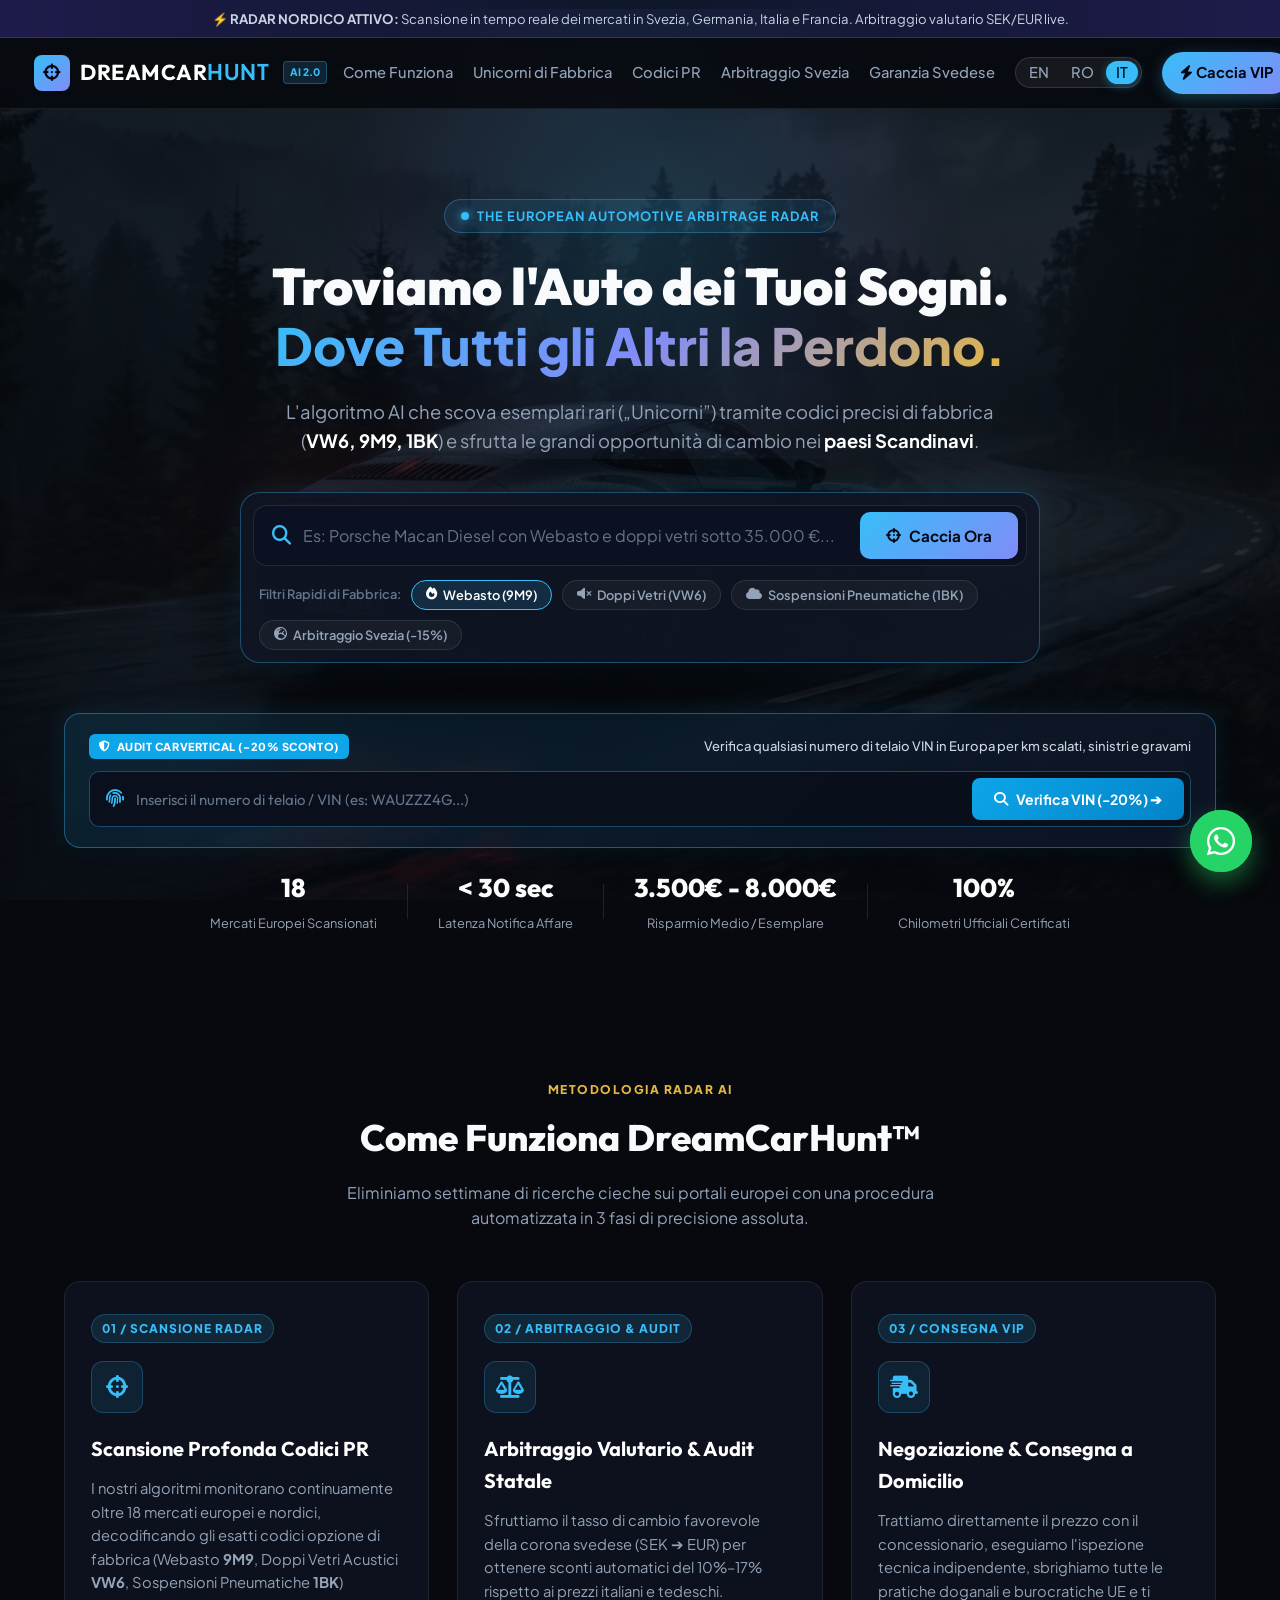
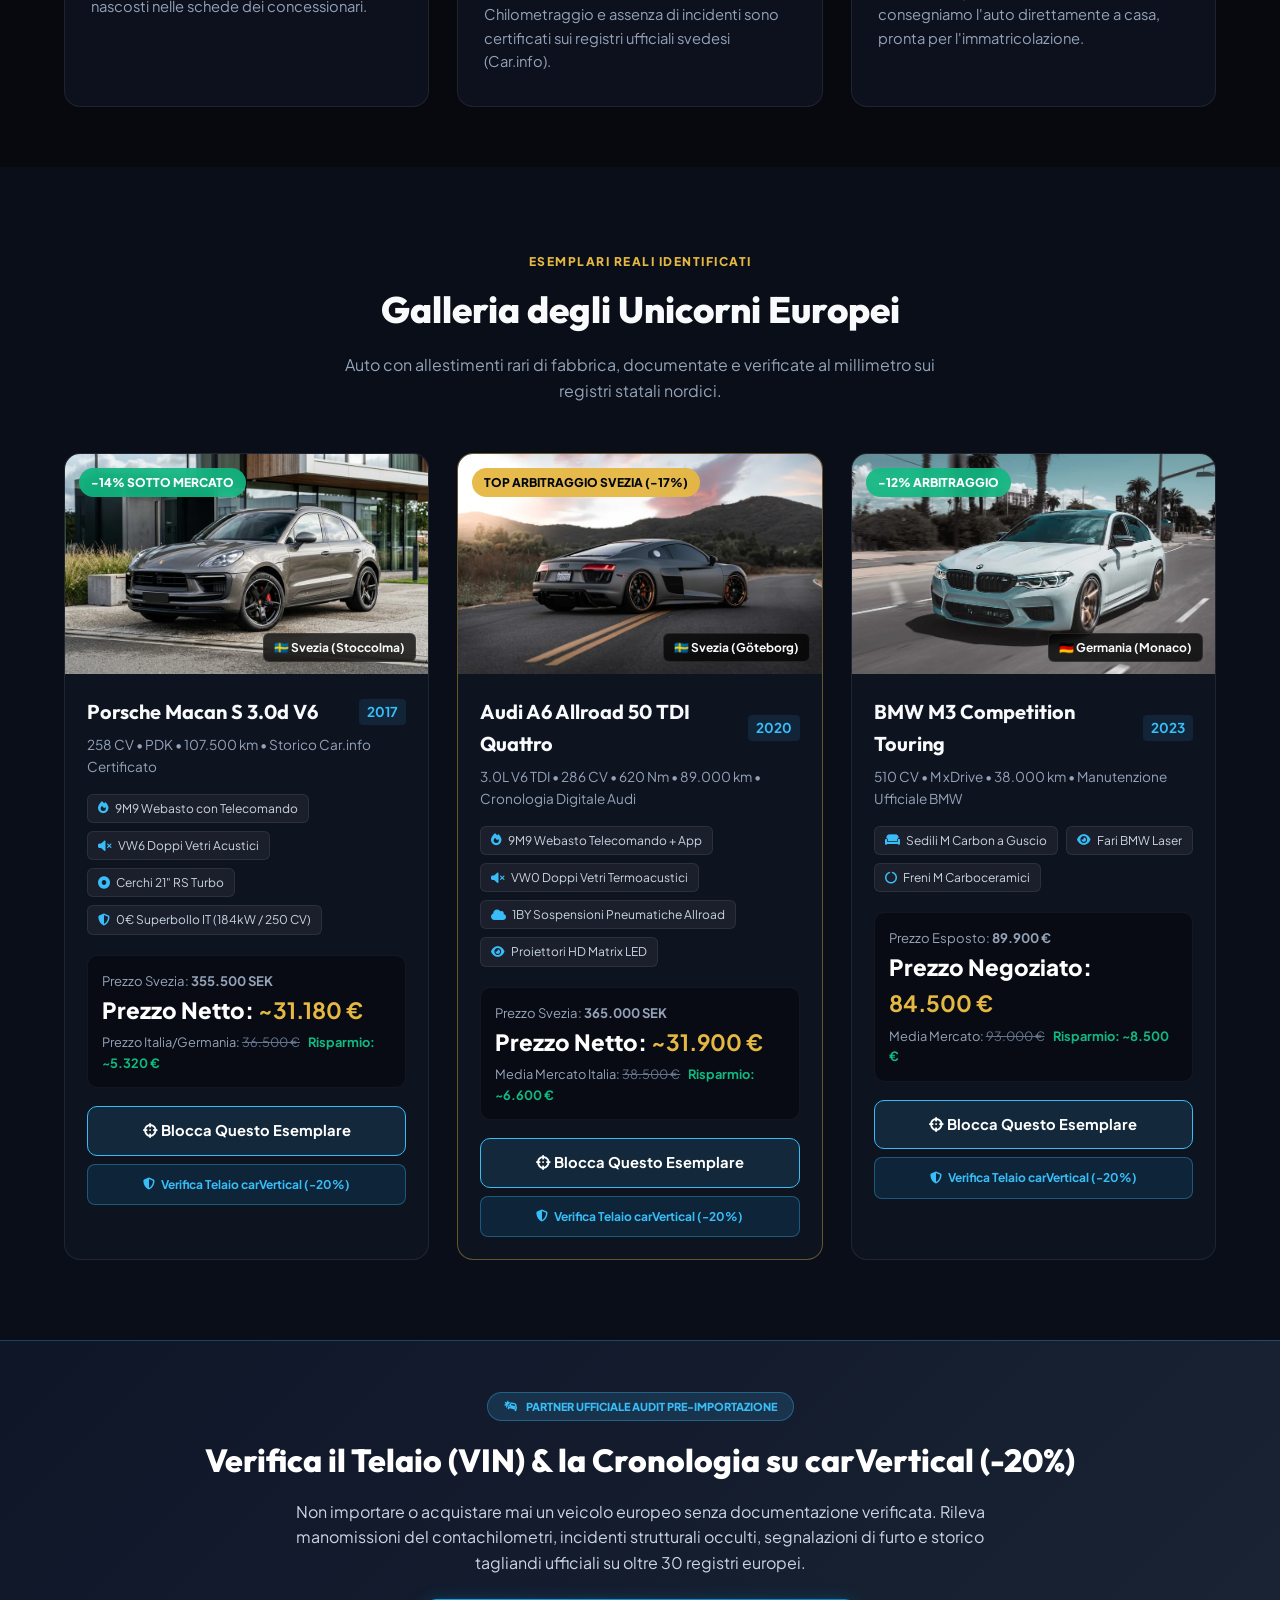
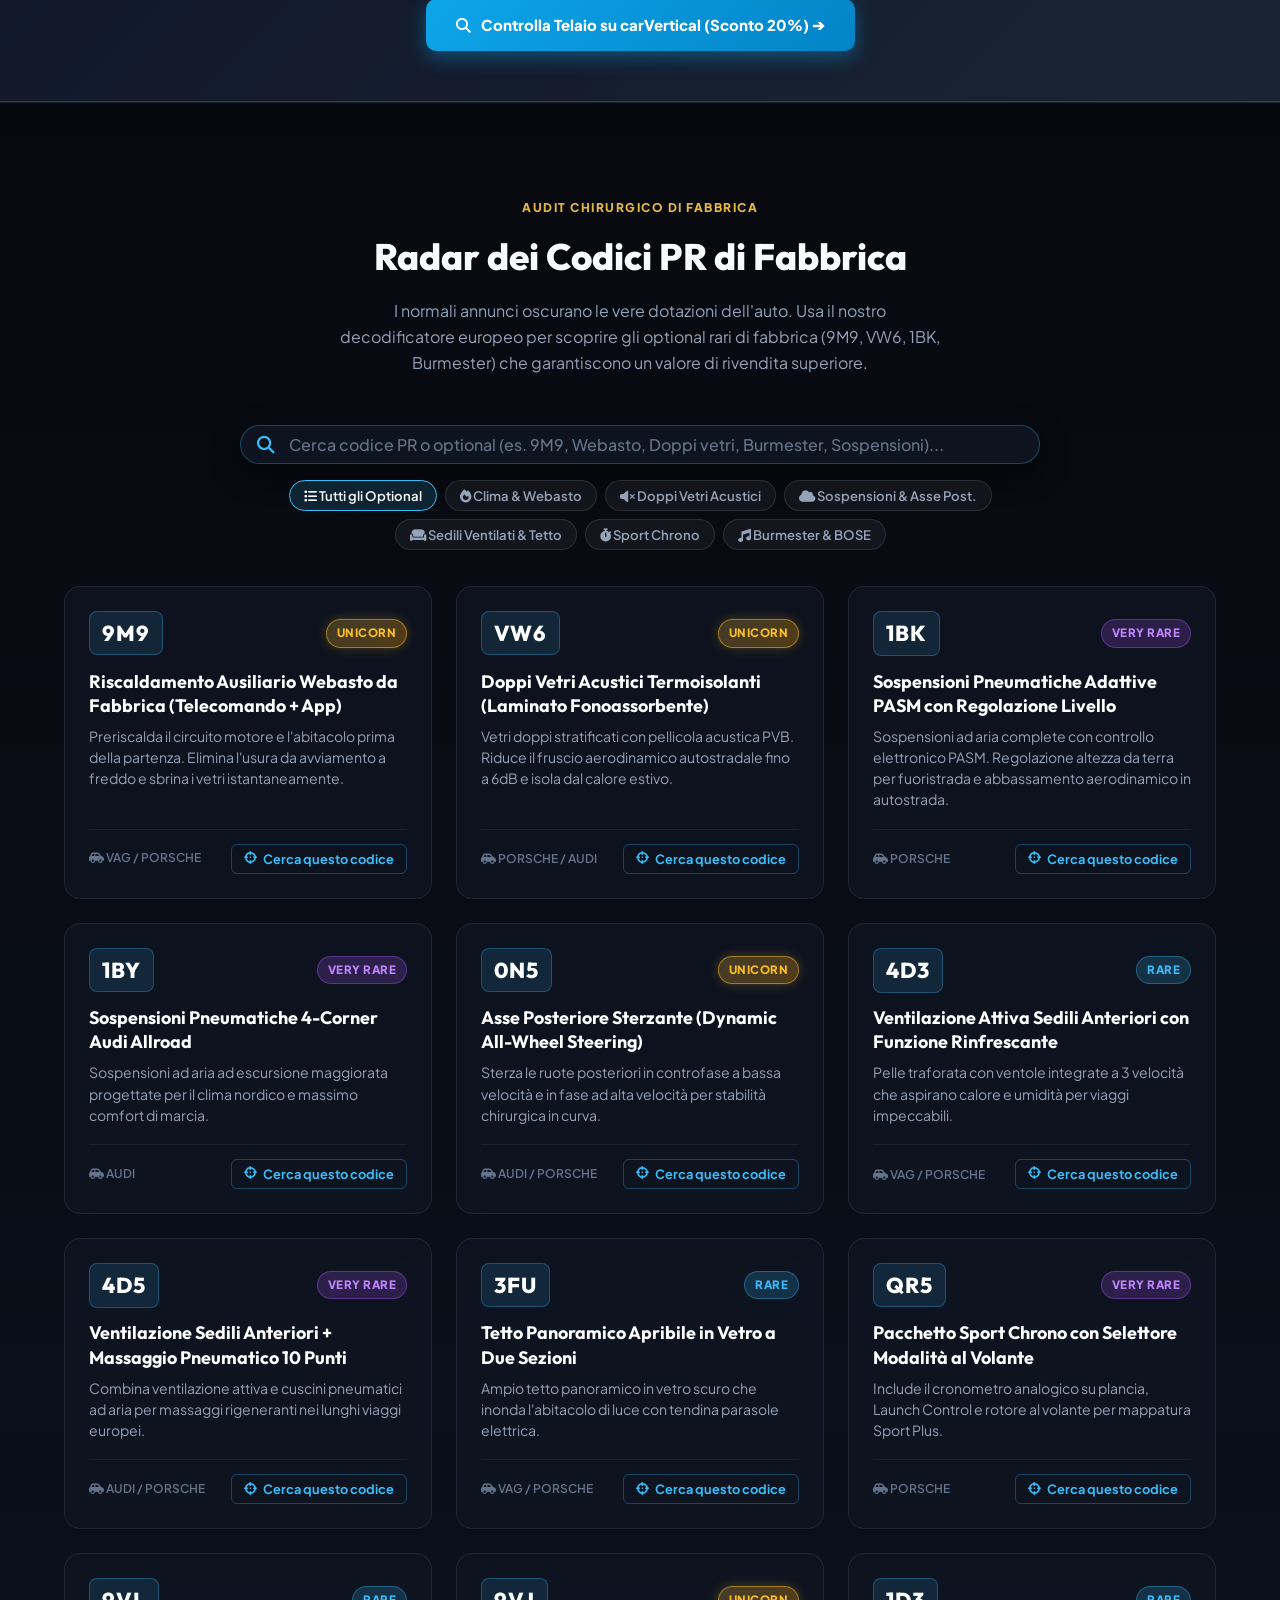
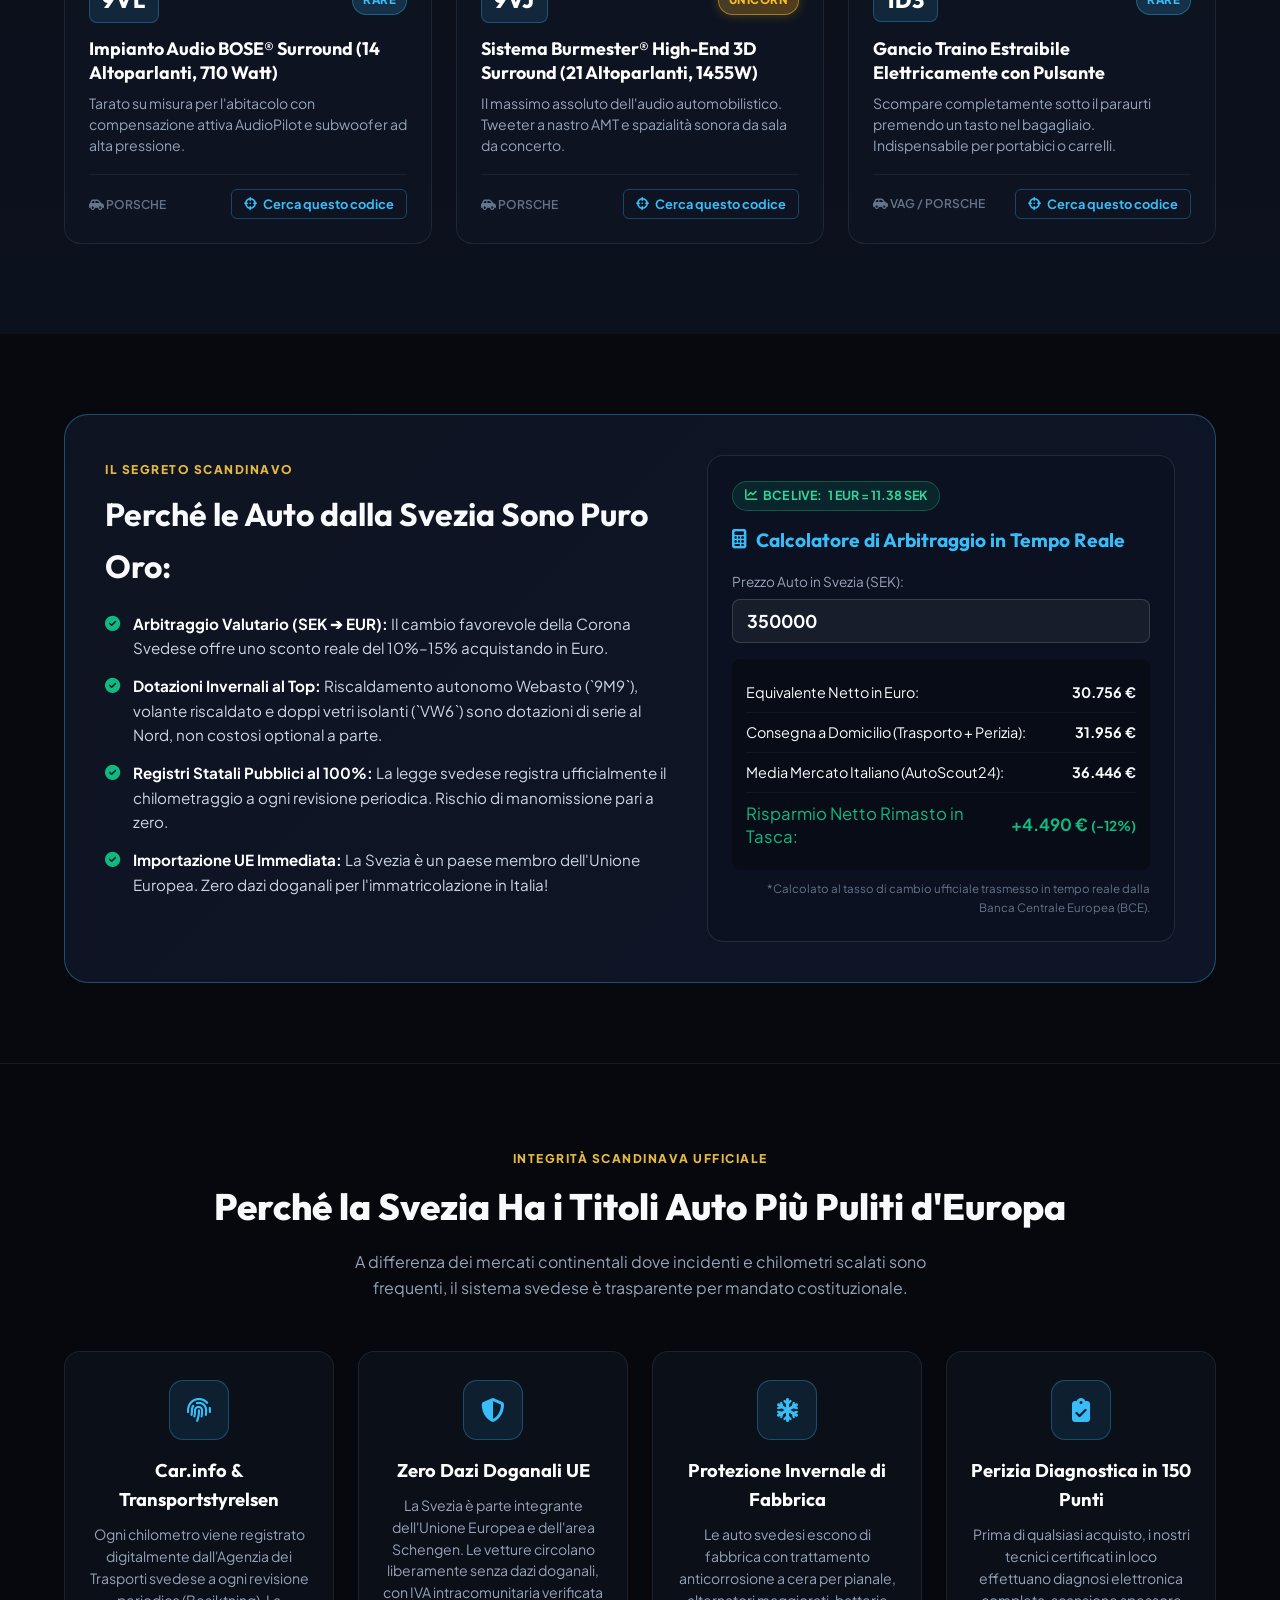
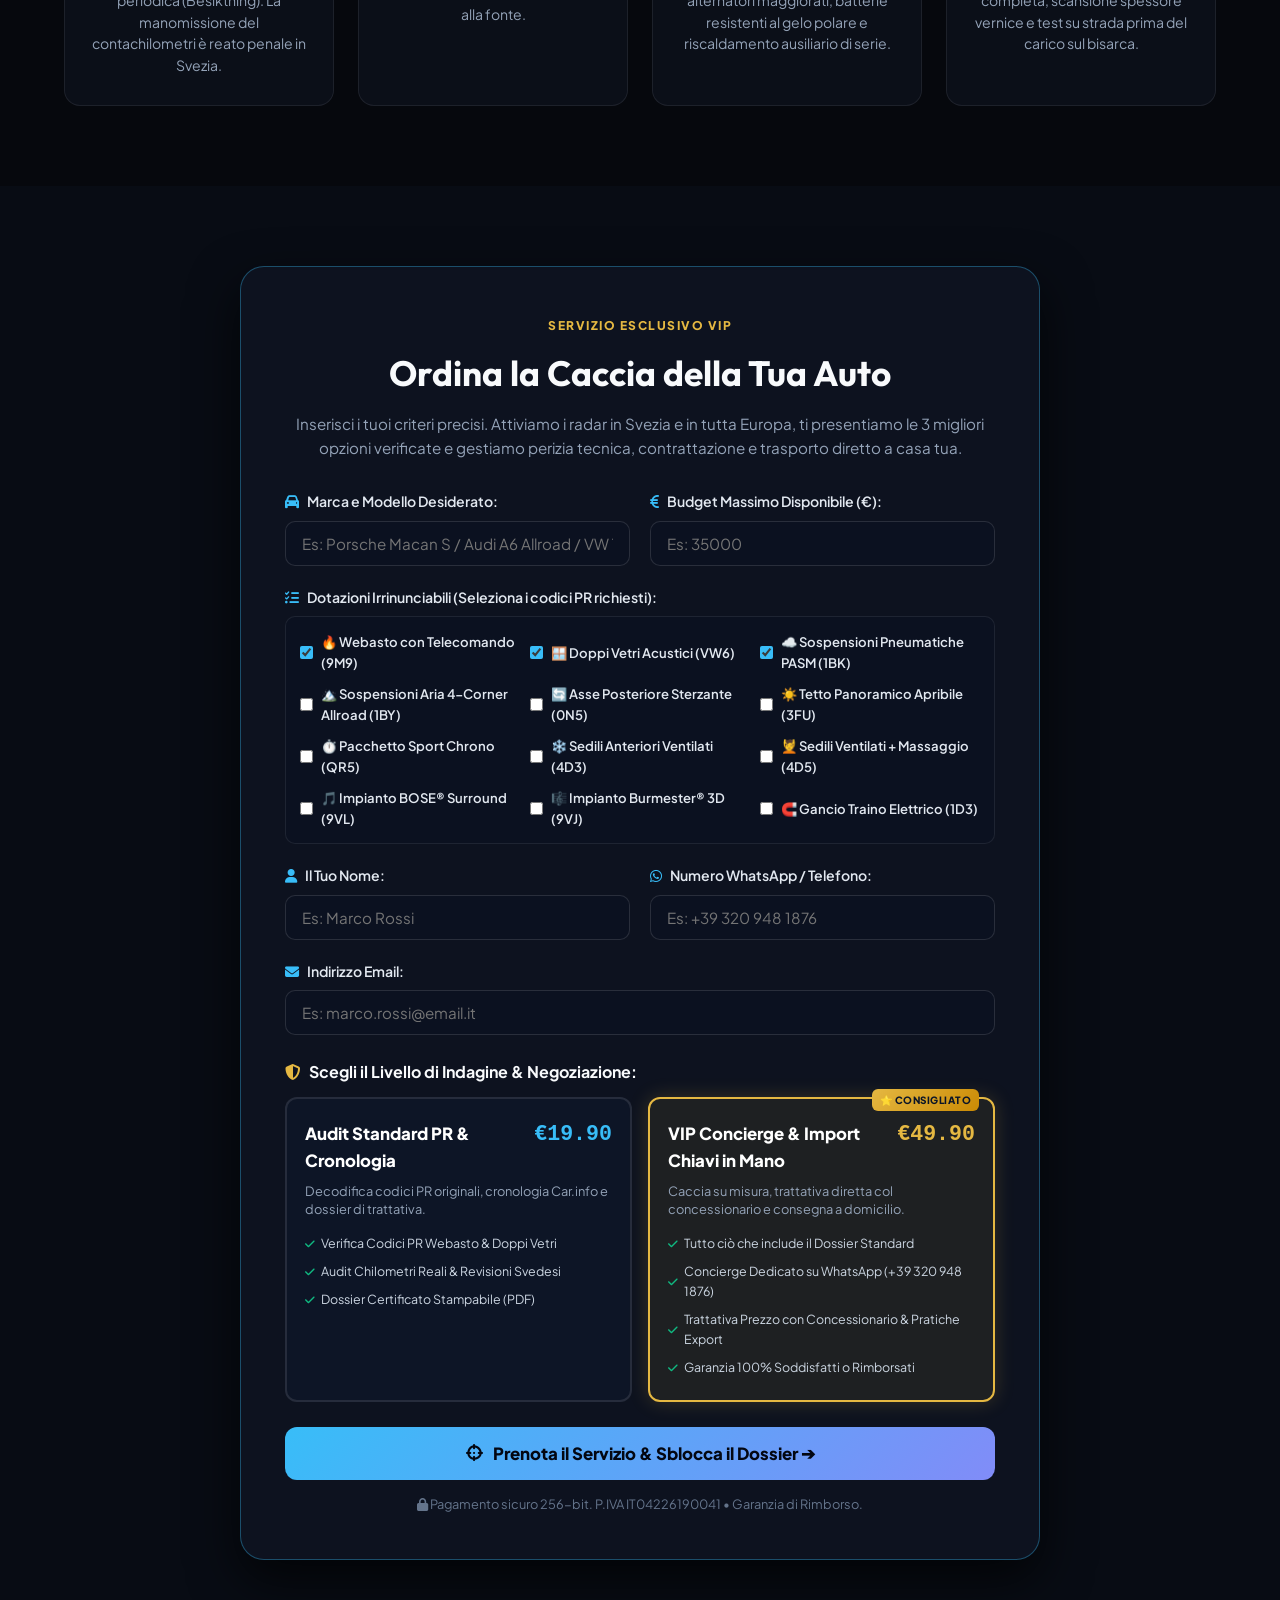
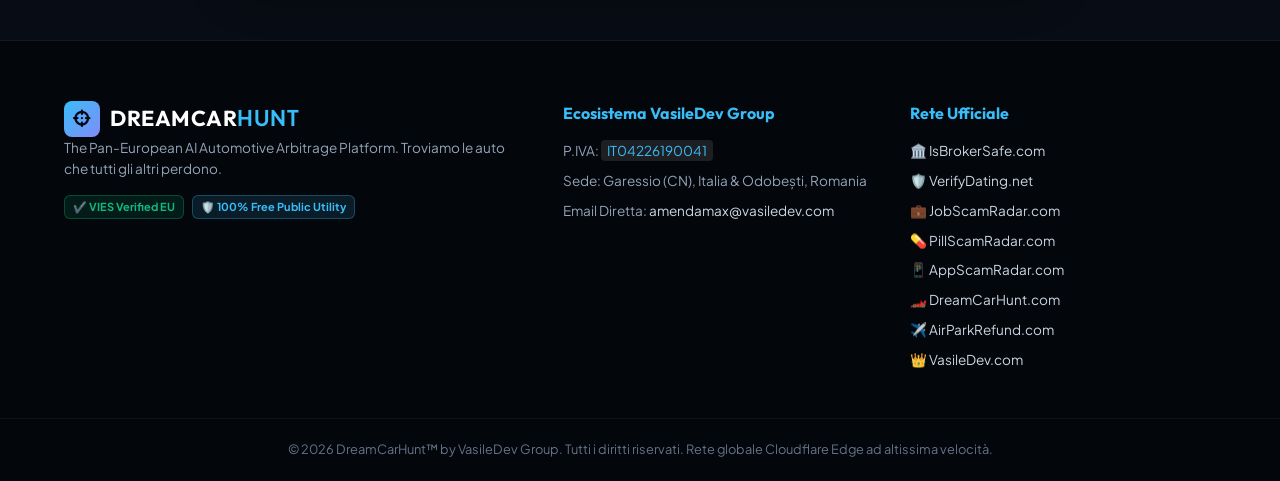
==== commit c232ac3b: "fix: correctly restore Official Network list in translations" ====
--- a/it/index.html
+++ b/it/index.html
@@ -665,13 +665,16 @@
                 <p>Email Diretta: <a href="mailto:amendamax@vasiledev.com" style="color: #cbd5e1; text-decoration: none;">amendamax@vasiledev.com</a></p>
             </div>
             <div class="footer-col">
-                <h4>Rete Ufficiale</h4>
-                <p>🏛️ <a href="https://isbrokersafe.com" target="_blank" rel="noopener">IsBrokerSafe.com</a></p>
-                <p>🛡️ <a href="https://verifydating.net" target="_blank" rel="noopener">VerifyDating.net</a></p>
-                <p>🏎️ <a href="https://dreamcarhunt.com/it/" style="color: #38bdf8; font-weight: 700; text-decoration: none;">DreamCarHunt.com</a></p>
-                <p>✈️ <a href="https://airparkrefund.com/it/" target="_blank" rel="noopener">AirParkRefund.com</a></p>
-                <p>👑 <a href="https://vasiledev.com" target="_blank" rel="noopener">VasileDev.com</a></p>
-            </div>
+    <h4>Rete Ufficiale</h4>
+    <p style="margin: 0 0 8px 0;"><a href="https://IsBrokerSafe.com" target="_blank" rel="noopener" style="color: #cbd5e1; font-weight: 400; text-decoration: none;">🏛️ IsBrokerSafe.com</a></p>
+<p style="margin: 0 0 8px 0;"><a href="https://VerifyDating.net" target="_blank" rel="noopener" style="color: #cbd5e1; font-weight: 400; text-decoration: none;">🛡️ VerifyDating.net</a></p>
+<p style="margin: 0 0 8px 0;"><a href="https://JobScamRadar.com" target="_blank" rel="noopener" style="color: #cbd5e1; font-weight: 400; text-decoration: none;">💼 JobScamRadar.com</a></p>
+<p style="margin: 0 0 8px 0;"><a href="https://PillScamRadar.com" target="_blank" rel="noopener" style="color: #cbd5e1; font-weight: 400; text-decoration: none;">💊 PillScamRadar.com</a></p>
+<p style="margin: 0 0 8px 0;"><a href="https://AppScamRadar.com" target="_blank" rel="noopener" style="color: #cbd5e1; font-weight: 400; text-decoration: none;">📱 AppScamRadar.com</a></p>
+<p style="margin: 0 0 8px 0;"><a href="https://DreamCarHunt.com" target="_blank" rel="noopener" style="color: #cbd5e1; font-weight: 400; text-decoration: none;">🏎️ DreamCarHunt.com</a></p>
+<p style="margin: 0 0 8px 0;"><a href="https://AirParkRefund.com" target="_blank" rel="noopener" style="color: #cbd5e1; font-weight: 400; text-decoration: none;">✈️ AirParkRefund.com</a></p>
+<p style="margin: 0 0 8px 0;"><a href="https://VasileDev.com" target="_blank" rel="noopener" style="color: #cbd5e1; font-weight: 400; text-decoration: none;">👑 VasileDev.com</a></p>
+</div>
         </div>
         <div class="footer-bottom">
             <p>&copy; 2026 DreamCarHunt™ by VasileDev Group. Tutti i diritti riservati. Rete globale Cloudflare Edge ad altissima velocità.</p>
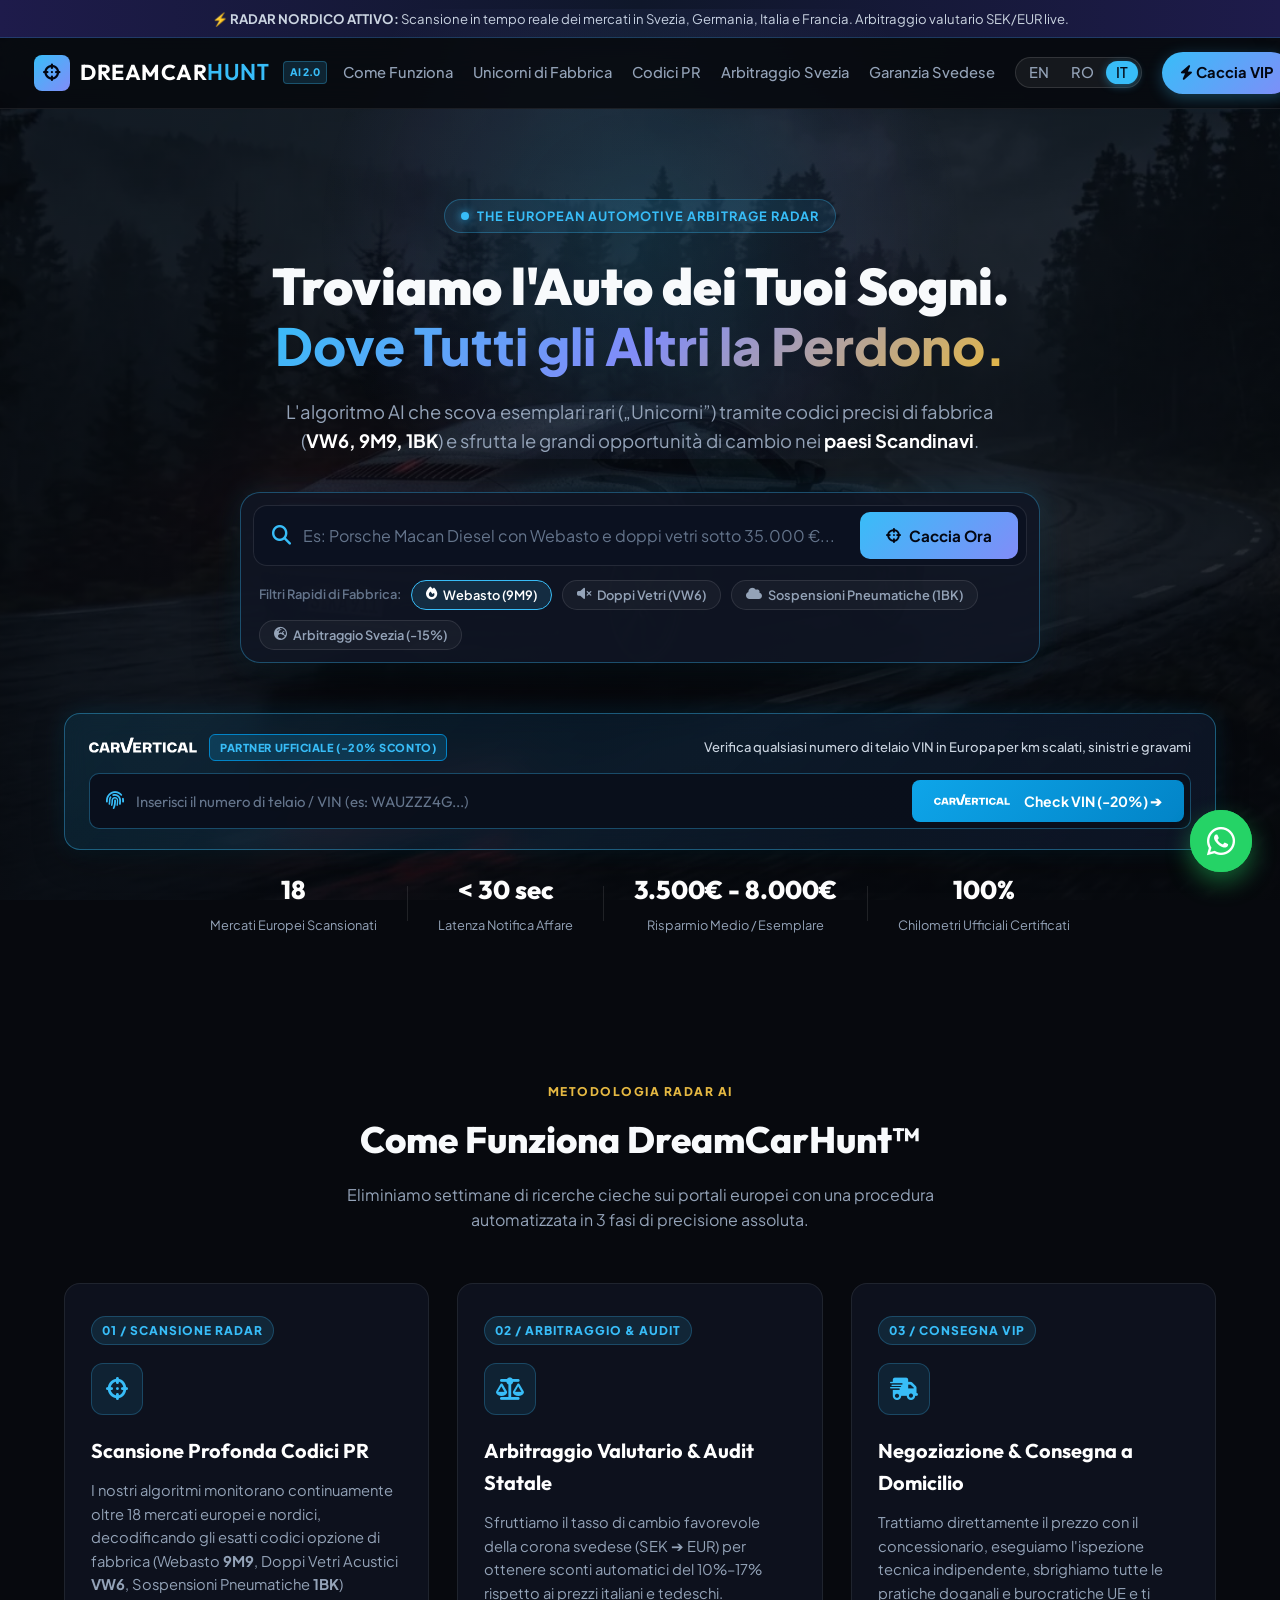
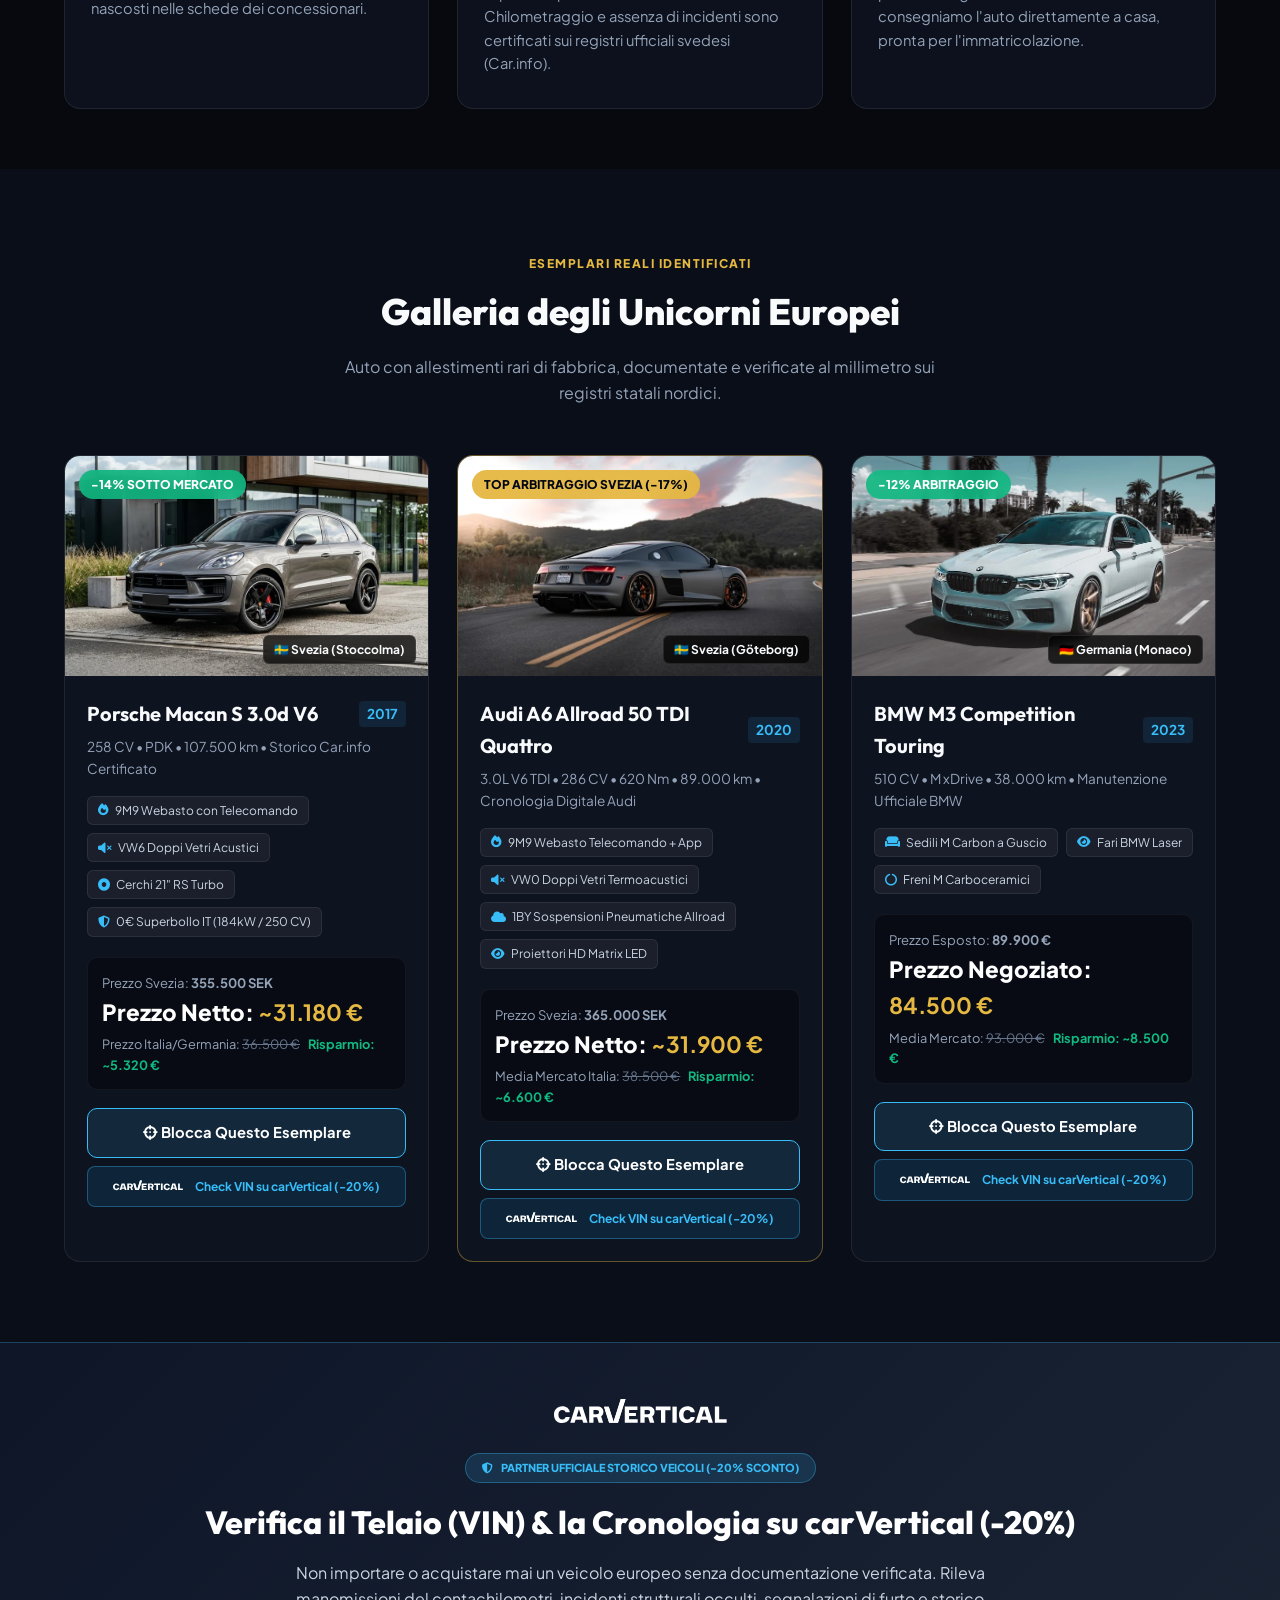
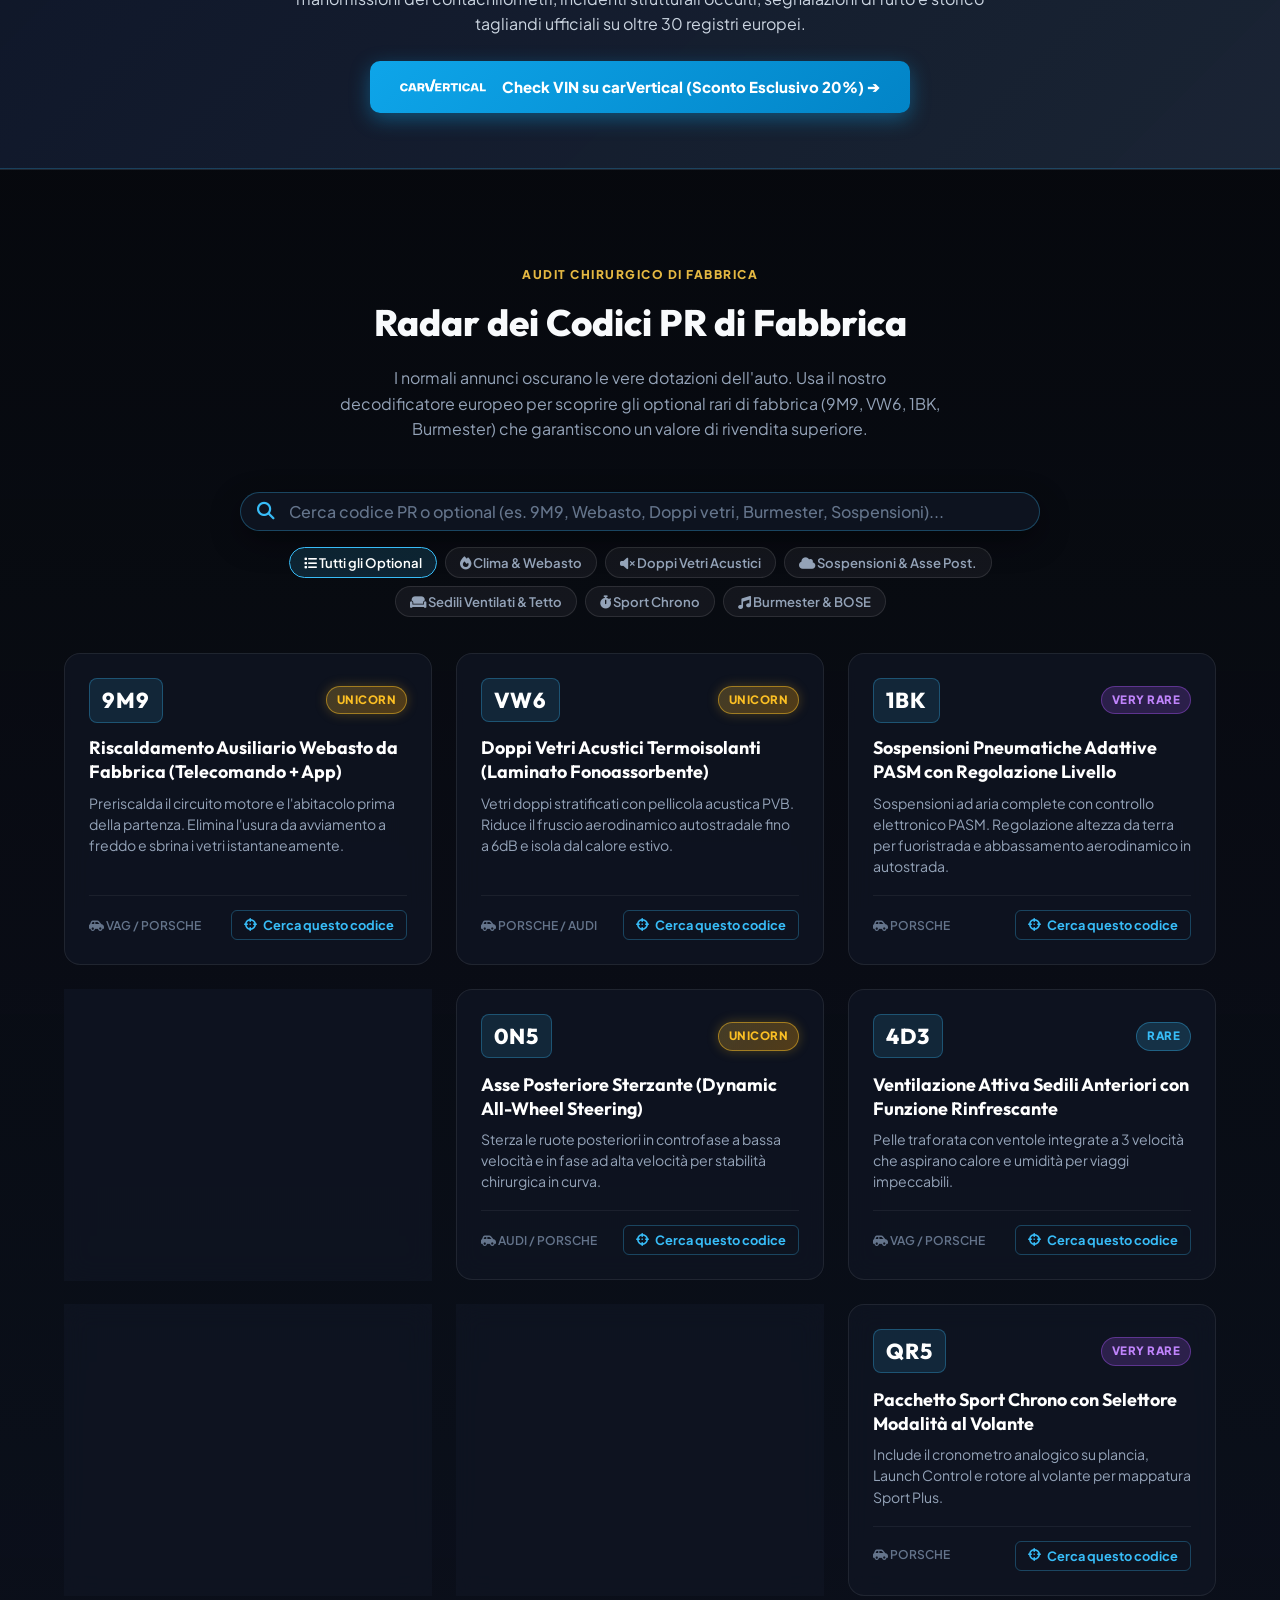
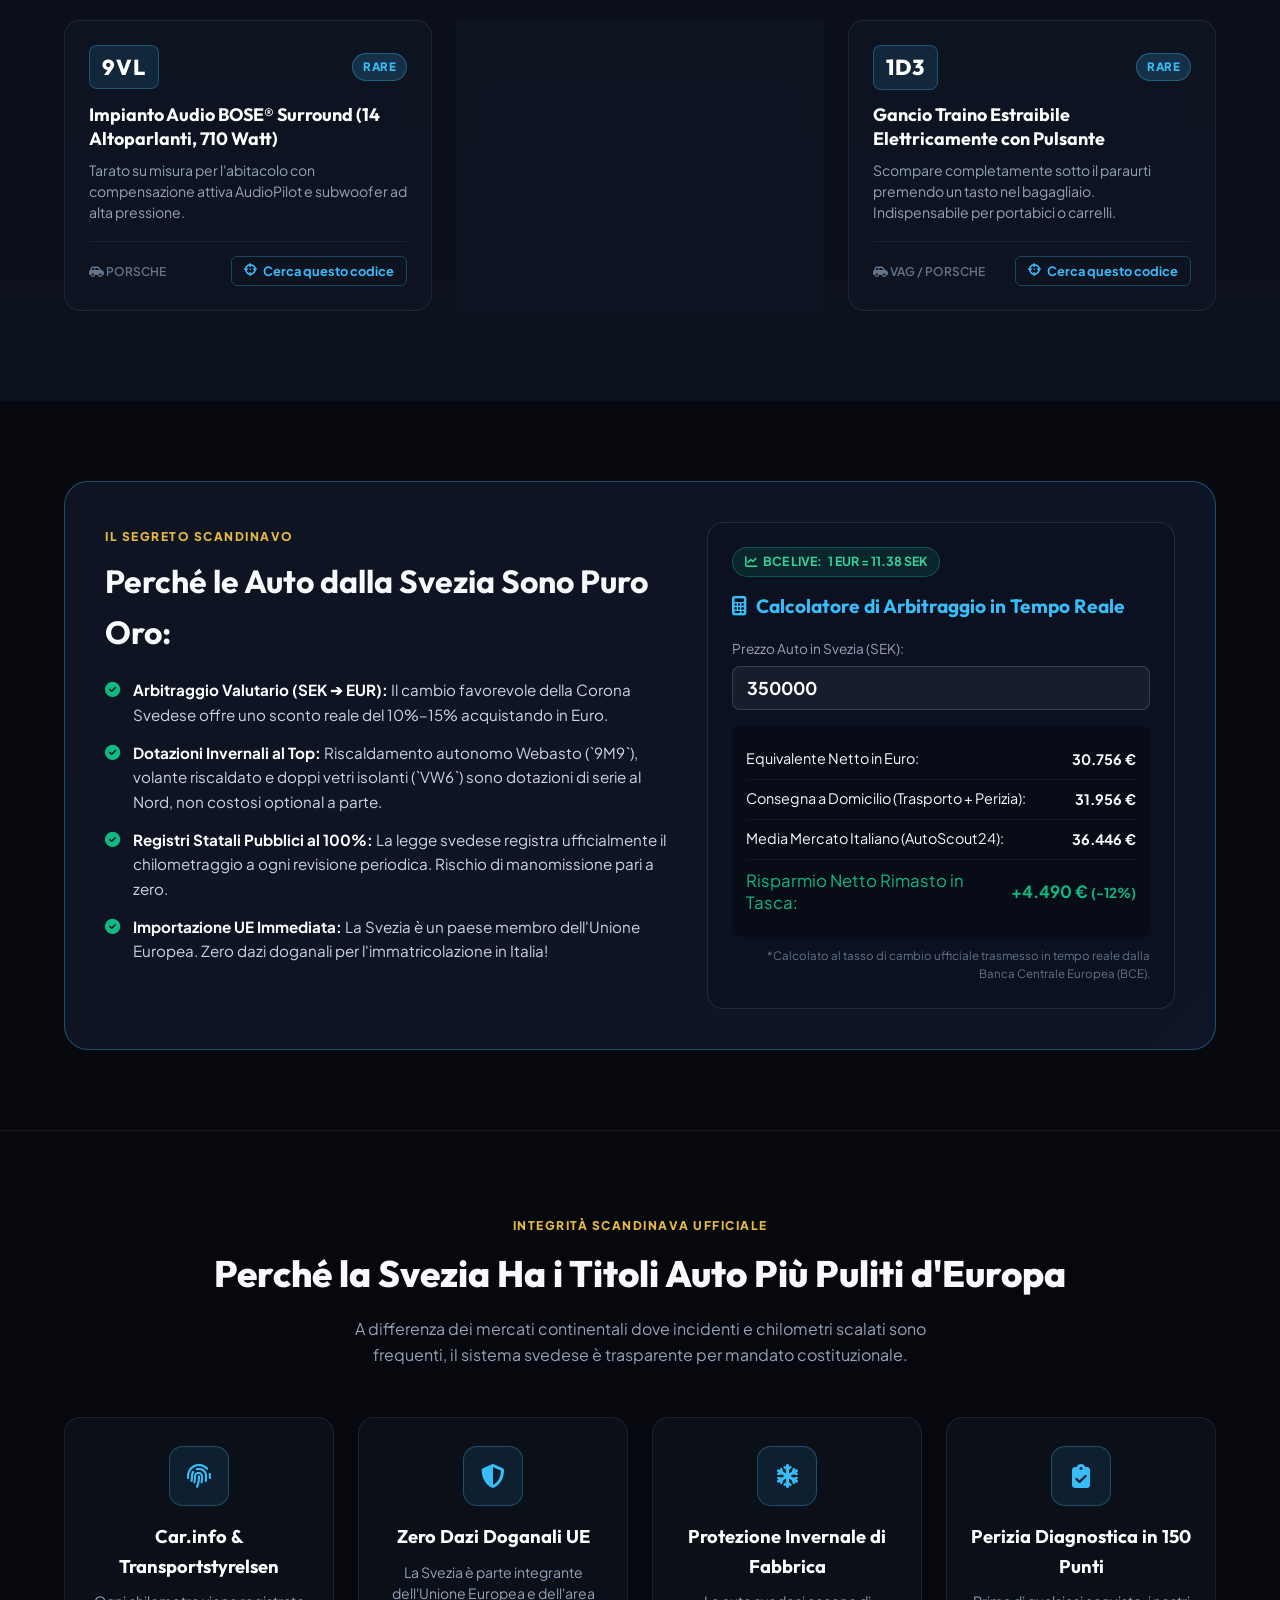
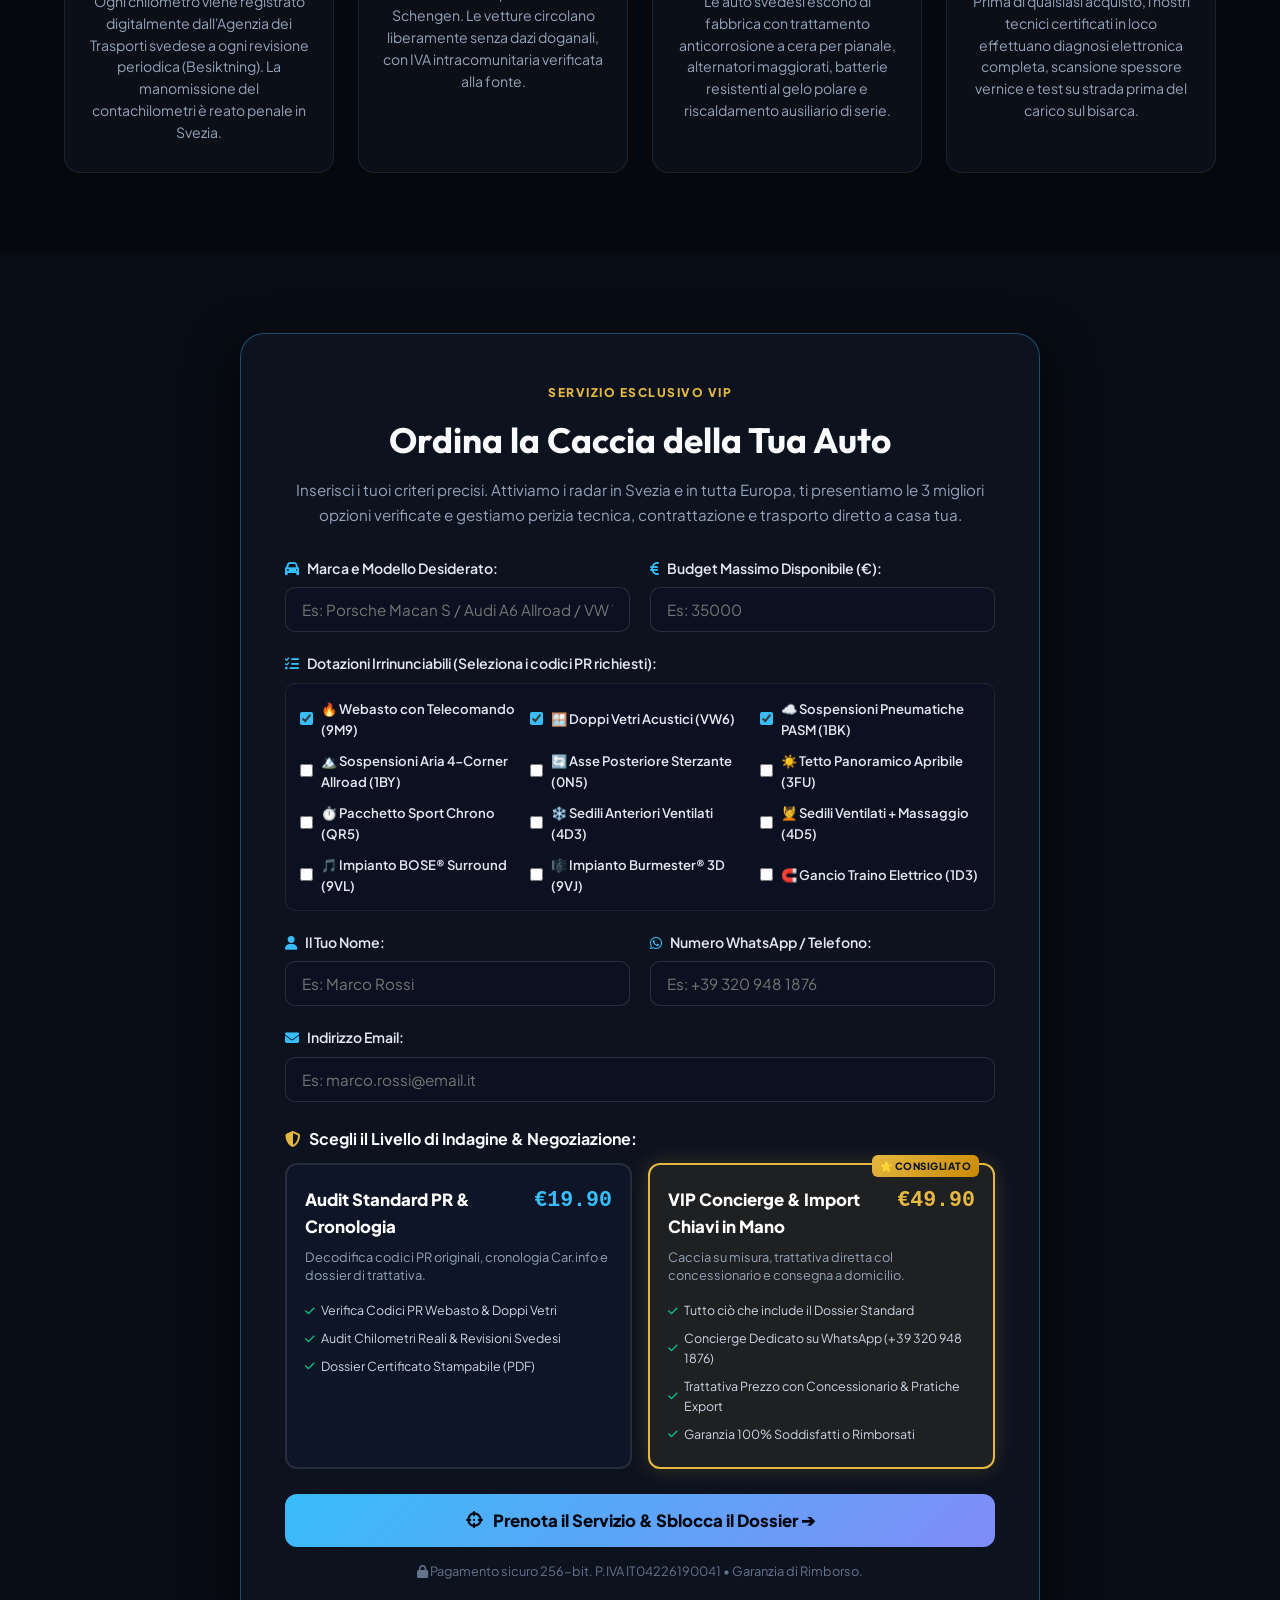
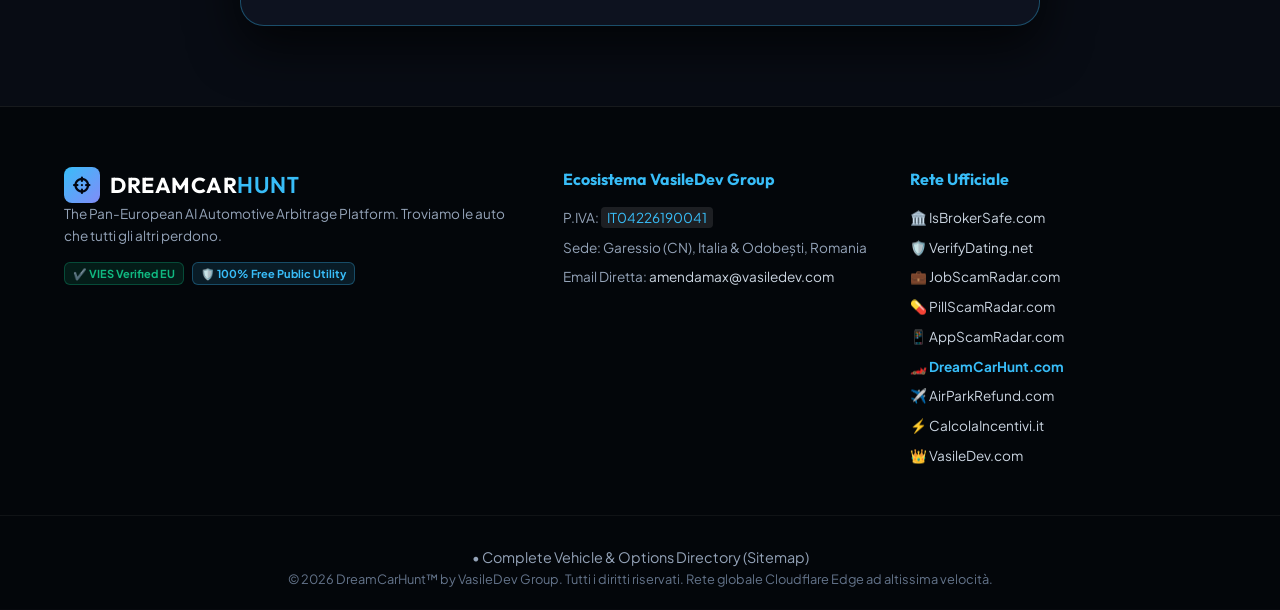
==== commit fa4e1392: "seo: keep Official Network only on homepage; move post-submit refs (DCH-PENDING/APR) to JS" ====
--- a/it/index.html
+++ b/it/index.html
@@ -195,17 +195,20 @@
                 </div>
             </div>
 
-            <!-- INTERACTIVE CARVERTICAL VIN AUDIT WIDGET -->
+            <!-- INTERACTIVE CARVERTICAL VIN CHECK WIDGET -->
             <div class="vin-quick-audit-box">
-                <div class="vin-audit-header">
-                    <span class="vin-badge"><i class="fa-solid fa-shield-halved"></i> AUDIT CARVERTICAL (-20% SCONTO)</span>
+                <div class="vin-audit-header" style="display: flex; align-items: center; justify-content: space-between; flex-wrap: wrap; gap: 10px; margin-bottom: 12px;">
+                    <div style="display: flex; align-items: center; gap: 12px;">
+                        <img src="/carvertical-logo-white.svg" alt="carVertical" style="height: 20px; width: auto; display: block;">
+                        <span class="vin-badge" style="background: rgba(14, 165, 233, 0.2); border: 1px solid #0284c7; color: #38bdf8; font-size: 11px; font-weight: 800; padding: 4px 10px; border-radius: 6px;">PARTNER UFFICIALE (-20% SCONTO)</span>
+                    </div>
                     <span class="vin-audit-sub">Verifica qualsiasi numero di telaio VIN in Europa per km scalati, sinistri e gravami</span>
                 </div>
                 <form class="vin-audit-form" onsubmit="event.preventDefault(); auditVin('vin-hero-input-it');">
                     <div class="vin-input-wrapper">
                         <i class="fa-solid fa-fingerprint vin-icon"></i>
                         <input type="text" id="vin-hero-input-it" maxlength="17" placeholder="Inserisci il numero di telaio / VIN (es: WAUZZZ4G...)" autocomplete="off" spellcheck="false" oninput="this.value = this.value.toUpperCase().replace(/[^A-Z0-9]/g, '')">
-                        <button type="submit" class="btn-vin-audit"><i class="fa-solid fa-magnifying-glass"></i> Verifica VIN (-20%) ➔</button>
+                        <button type="submit" class="btn-vin-audit"><img src="/carvertical-logo-white.svg" alt="carVertical" style="height: 14px; vertical-align: middle; margin-right: 6px;"> Check VIN (-20%) ➔</button>
                     </div>
                 </form>
             </div>
@@ -311,7 +314,7 @@
                         </div>
 
                         <a href="#vip-concierge" class="btn-card-action"><i class="fa-solid fa-crosshairs"></i> Blocca Questo Esemplare</a>
-                        <a href="/go/carvertical" target="_blank" rel="noopener sponsored" class="btn-card-vin"><i class="fa-solid fa-shield-halved"></i> Verifica Telaio carVertical (-20%)</a>
+                        <a href="/go/carvertical" target="_blank" rel="noopener sponsored" class="btn-card-vin"><img src="/carvertical-logo-white.svg" alt="carVertical" style="height: 13px; vertical-align: middle; margin-right: 6px;"> Check VIN su carVertical (-20%)</a>
                     </div>
                 </div>
 
@@ -343,7 +346,7 @@
                         </div>
 
                         <a href="#vip-concierge" class="btn-card-action"><i class="fa-solid fa-crosshairs"></i> Blocca Questo Esemplare</a>
-                        <a href="/go/carvertical" target="_blank" rel="noopener sponsored" class="btn-card-vin"><i class="fa-solid fa-shield-halved"></i> Verifica Telaio carVertical (-20%)</a>
+                        <a href="/go/carvertical" target="_blank" rel="noopener sponsored" class="btn-card-vin"><img src="/carvertical-logo-white.svg" alt="carVertical" style="height: 13px; vertical-align: middle; margin-right: 6px;"> Check VIN su carVertical (-20%)</a>
                     </div>
                 </div>
 
@@ -374,7 +377,7 @@
                         </div>
 
                         <a href="#vip-concierge" class="btn-card-action"><i class="fa-solid fa-crosshairs"></i> Blocca Questo Esemplare</a>
-                        <a href="/go/carvertical" target="_blank" rel="noopener sponsored" class="btn-card-vin"><i class="fa-solid fa-shield-halved"></i> Verifica Telaio carVertical (-20%)</a>
+                        <a href="/go/carvertical" target="_blank" rel="noopener sponsored" class="btn-card-vin"><img src="/carvertical-logo-white.svg" alt="carVertical" style="height: 13px; vertical-align: middle; margin-right: 6px;"> Check VIN su carVertical (-20%)</a>
                     </div>
                 </div>
 
@@ -383,10 +386,13 @@
     </section>
 
     <!-- CARVERTICAL PRE-IMPORT AUDIT BANNER -->
-    <section class="section-carvertical-audit" style="padding: 50px 0; background: linear-gradient(135deg, rgba(15, 23, 42, 0.95) 0%, rgba(30, 41, 59, 0.85) 100%); border-top: 1px solid rgba(56, 189, 248, 0.25); border-bottom: 1px solid rgba(56, 189, 248, 0.25); position: relative; z-index: 10;">
+    <section class="section-carvertical-audit" style="padding: 55px 0; background: linear-gradient(135deg, rgba(15, 23, 42, 0.95) 0%, rgba(30, 41, 59, 0.85) 100%); border-top: 1px solid rgba(56, 189, 248, 0.25); border-bottom: 1px solid rgba(56, 189, 248, 0.25); position: relative; z-index: 10;">
         <div class="container" style="max-width: 960px; margin: 0 auto; text-align: center; padding: 0 20px;">
+            <div style="margin-bottom: 16px;">
+                <img src="/carvertical-logo-white.svg" alt="carVertical Partner Ufficiale" style="height: 32px; width: auto; display: inline-block;">
+            </div>
             <div style="display: inline-flex; align-items: center; gap: 8px; background: rgba(56, 189, 248, 0.15); border: 1px solid rgba(56, 189, 248, 0.35); color: #38bdf8; padding: 5px 16px; border-radius: 20px; font-size: 11px; font-weight: 800; text-transform: uppercase; margin-bottom: 14px;">
-                <i class="fa-solid fa-car-burst"></i> PARTNER UFFICIALE AUDIT PRE-IMPORTAZIONE
+                <i class="fa-solid fa-shield-halved"></i> PARTNER UFFICIALE STORICO VEICOLI (-20% SCONTO)
             </div>
             <h2 style="font-size: 2rem; font-weight: 800; color: #fff; margin: 0 0 12px 0; font-family: 'Outfit', sans-serif;">
                 Verifica il Telaio (VIN) &amp; la Cronologia su carVertical (-20%)
@@ -395,7 +401,7 @@
                 Non importare o acquistare mai un veicolo europeo senza documentazione verificata. Rileva manomissioni del contachilometri, incidenti strutturali occulti, segnalazioni di furto e storico tagliandi ufficiali su oltre 30 registri europei.
             </p>
             <a href="/go/carvertical" target="_blank" rel="noopener sponsored" class="btn btn-primary" style="display: inline-flex; align-items: center; gap: 10px; background: linear-gradient(135deg, #0ea5e9 0%, #0284c7 100%); color: #fff; text-decoration: none; padding: 14px 30px; border-radius: 10px; font-weight: 800; font-size: 15px; box-shadow: 0 6px 20px rgba(14, 165, 233, 0.4); transition: transform 0.2s ease;">
-                <i class="fa-solid fa-magnifying-glass"></i> Controlla Telaio su carVertical (Sconto 20%) ➔
+                <img src="/carvertical-logo-white.svg" alt="carVertical" style="height: 16px; vertical-align: middle; margin-right: 6px;"> Check VIN su carVertical (Sconto Esclusivo 20%) ➔
             </a>
         </div>
     </section>
@@ -605,7 +611,7 @@
                 <div id="success-banner" class="success-banner hidden">
                     <i class="fa-solid fa-circle-check" style="color: #10b981; font-size: 3rem;"></i>
                     <h3 id="checkout-title">Ordine di Ricerca Registrato con Successo!</h3>
-                    <p id="checkout-desc">Rif. Dossier: <strong id="checkout-order-ref" style="color: #e5b842; font-family: monospace;">DCH-PENDING</strong> • Completa il pagamento sicuro con PayPal o Carta per sbloccare il dossier ufficiale.</p>
+                    <p id="checkout-desc"></p>
 
                     <div class="checkout-order-summary">
                         <div class="checkout-summary-item">
@@ -661,22 +667,24 @@
             <div class="footer-col">
                 <h4>Ecosistema VasileDev Group</h4>
                 <p>P.IVA: <code>IT04226190041</code></p>
-                <p>Sede: Garessio (CN), Italia & Odobești, Romania</p>
+                <p>Sede: Garessio (CN), Italia &amp; Odobești, Romania</p>
                 <p>Email Diretta: <a href="mailto:amendamax@vasiledev.com" style="color: #cbd5e1; text-decoration: none;">amendamax@vasiledev.com</a></p>
             </div>
             <div class="footer-col">
-    <h4>Rete Ufficiale</h4>
-    <p style="margin: 0 0 8px 0;"><a href="https://IsBrokerSafe.com" target="_blank" rel="noopener" style="color: #cbd5e1; font-weight: 400; text-decoration: none;">🏛️ IsBrokerSafe.com</a></p>
-<p style="margin: 0 0 8px 0;"><a href="https://VerifyDating.net" target="_blank" rel="noopener" style="color: #cbd5e1; font-weight: 400; text-decoration: none;">🛡️ VerifyDating.net</a></p>
-<p style="margin: 0 0 8px 0;"><a href="https://JobScamRadar.com" target="_blank" rel="noopener" style="color: #cbd5e1; font-weight: 400; text-decoration: none;">💼 JobScamRadar.com</a></p>
-<p style="margin: 0 0 8px 0;"><a href="https://PillScamRadar.com" target="_blank" rel="noopener" style="color: #cbd5e1; font-weight: 400; text-decoration: none;">💊 PillScamRadar.com</a></p>
-<p style="margin: 0 0 8px 0;"><a href="https://AppScamRadar.com" target="_blank" rel="noopener" style="color: #cbd5e1; font-weight: 400; text-decoration: none;">📱 AppScamRadar.com</a></p>
-<p style="margin: 0 0 8px 0;"><a href="https://DreamCarHunt.com" target="_blank" rel="noopener" style="color: #cbd5e1; font-weight: 400; text-decoration: none;">🏎️ DreamCarHunt.com</a></p>
-<p style="margin: 0 0 8px 0;"><a href="https://AirParkRefund.com" target="_blank" rel="noopener" style="color: #cbd5e1; font-weight: 400; text-decoration: none;">✈️ AirParkRefund.com</a></p>
-<p style="margin: 0 0 8px 0;"><a href="https://VasileDev.com" target="_blank" rel="noopener" style="color: #cbd5e1; font-weight: 400; text-decoration: none;">👑 VasileDev.com</a></p>
-</div>
+                <h4>Rete Ufficiale</h4>
+                <p>🏛️ <a href="https://isbrokersafe.com/it/" target="_blank" rel="noopener">IsBrokerSafe.com</a></p>
+                <p>🛡️ <a href="https://verifydating.net/it/" target="_blank" rel="noopener">VerifyDating.net</a></p>
+                <p>💼 <a href="https://jobscamradar.com" target="_blank" rel="noopener">JobScamRadar.com</a></p>
+                <p>💊 <a href="https://pillscamradar.com" target="_blank" rel="noopener">PillScamRadar.com</a></p>
+                <p>📱 <a href="https://appscamradar.com" target="_blank" rel="noopener">AppScamRadar.com</a></p>
+                <p>🏎️ <a href="https://dreamcarhunt.com/it/" style="color: #38bdf8; font-weight: 700; text-decoration: none;">DreamCarHunt.com</a></p>
+                <p>✈️ <a href="https://airparkrefund.com/it/" target="_blank" rel="noopener">AirParkRefund.com</a></p>
+                <p>⚡ <a href="https://calcolaincentivi.it" target="_blank" rel="noopener">CalcolaIncentivi.it</a></p>
+                <p>👑 <a href="https://vasiledev.com/it/" target="_blank" rel="noopener">VasileDev.com</a></p>
+            </div>
         </div>
         <div class="footer-bottom">
+            <a href="/it/hunts-directory" style="color: #94a3b8; text-decoration: none; font-size: 0.9rem; margin-top: 10px; display: inline-block;">&bull; Complete Vehicle &amp; Options Directory (Sitemap)</a>
             <p>&copy; 2026 DreamCarHunt™ by VasileDev Group. Tutti i diritti riservati. Rete globale Cloudflare Edge ad altissima velocità.</p>
         </div>
     </footer>
@@ -691,11 +699,11 @@
     <div id="sticky-mobile-cta" class="sticky-mobile-cta">
         <div class="sticky-cta-content">
             <div class="sticky-cta-text">
-                <span class="sticky-tag">CARVERTICAL (-20%)</span>
+                <span class="sticky-tag"><img src="/carvertical-logo-white.svg" alt="carVertical" style="height: 12px; vertical-align: middle; margin-right: 4px;"> -20% SCONTO</span>
                 <span class="sticky-desc">Verifica Telaio &amp; Km Reali</span>
             </div>
             <a href="/go/carvertical" target="_blank" rel="noopener sponsored" class="btn-sticky-cta">
-                <i class="fa-solid fa-magnifying-glass"></i> Verifica VIN ➔
+                <img src="/carvertical-logo-white.svg" alt="carVertical" style="height: 12px; vertical-align: middle; margin-right: 4px;"> Check VIN ➔
             </a>
         </div>
     </div>
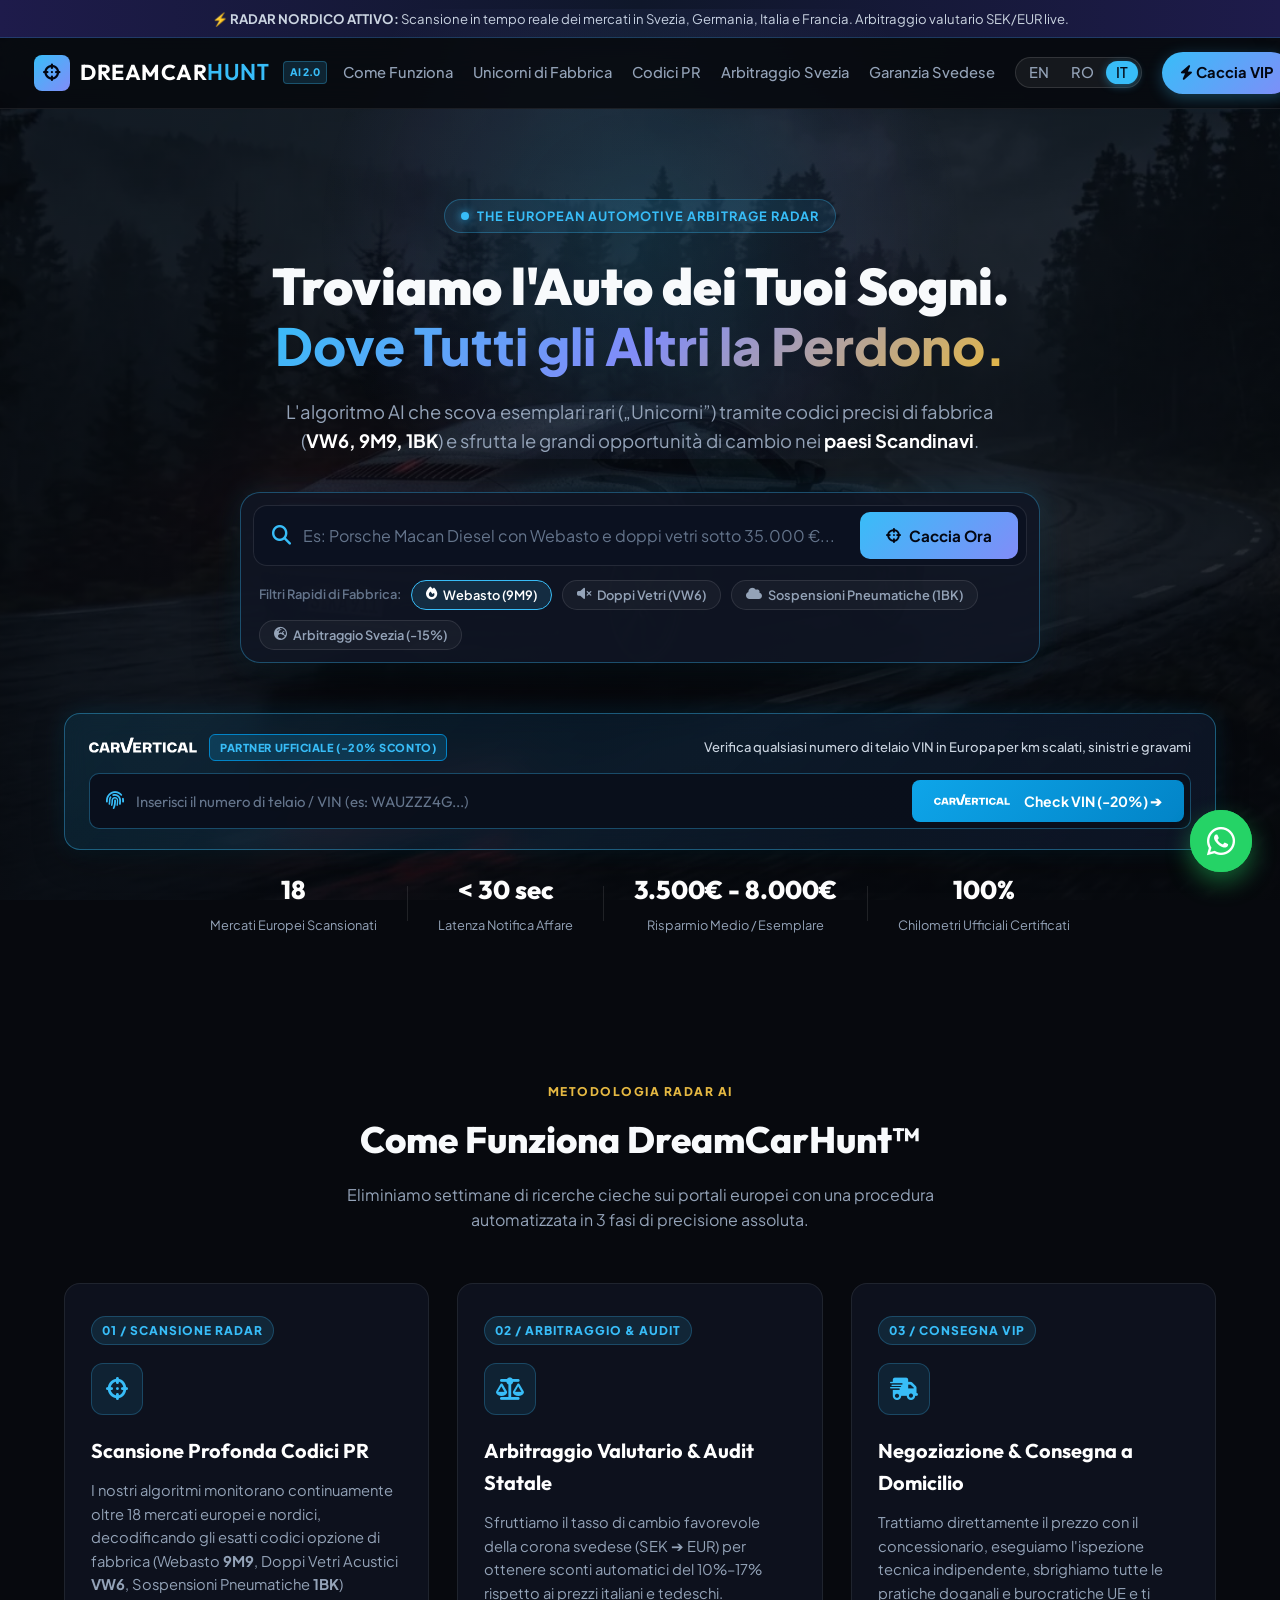
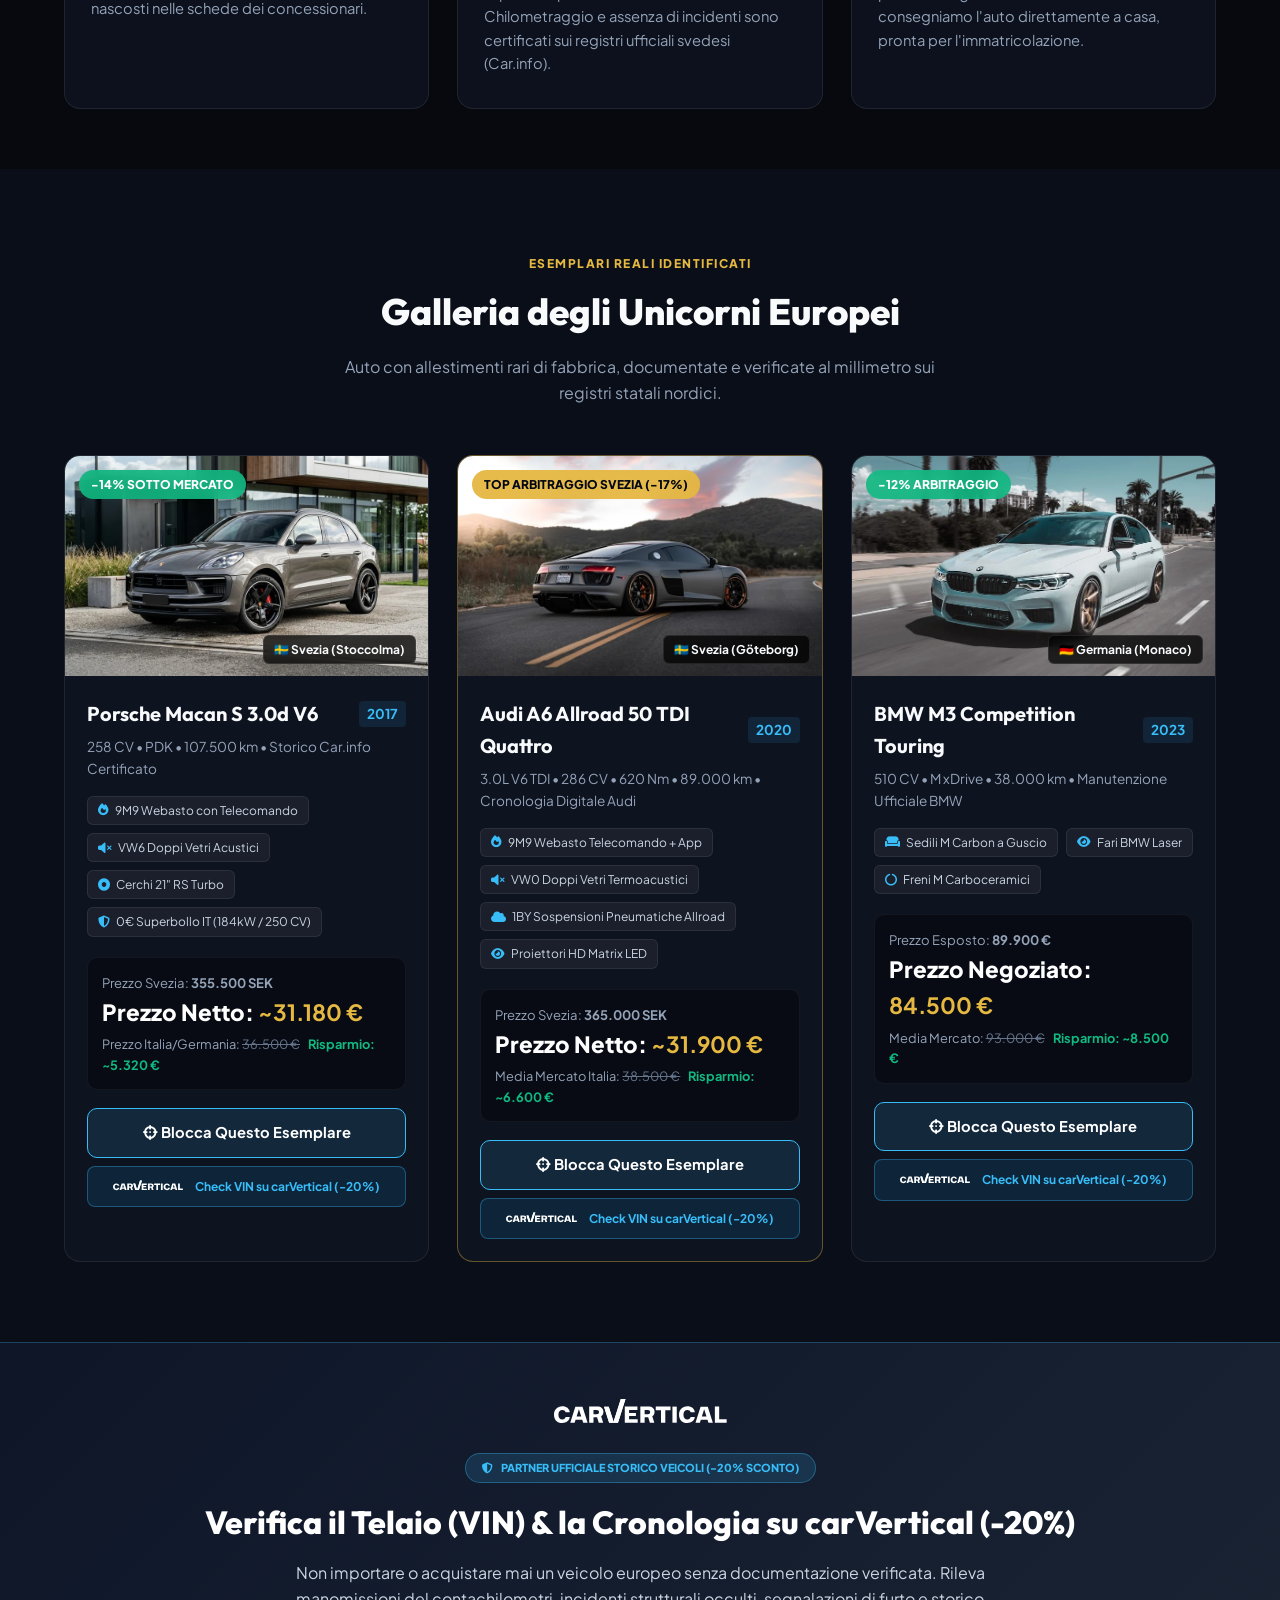
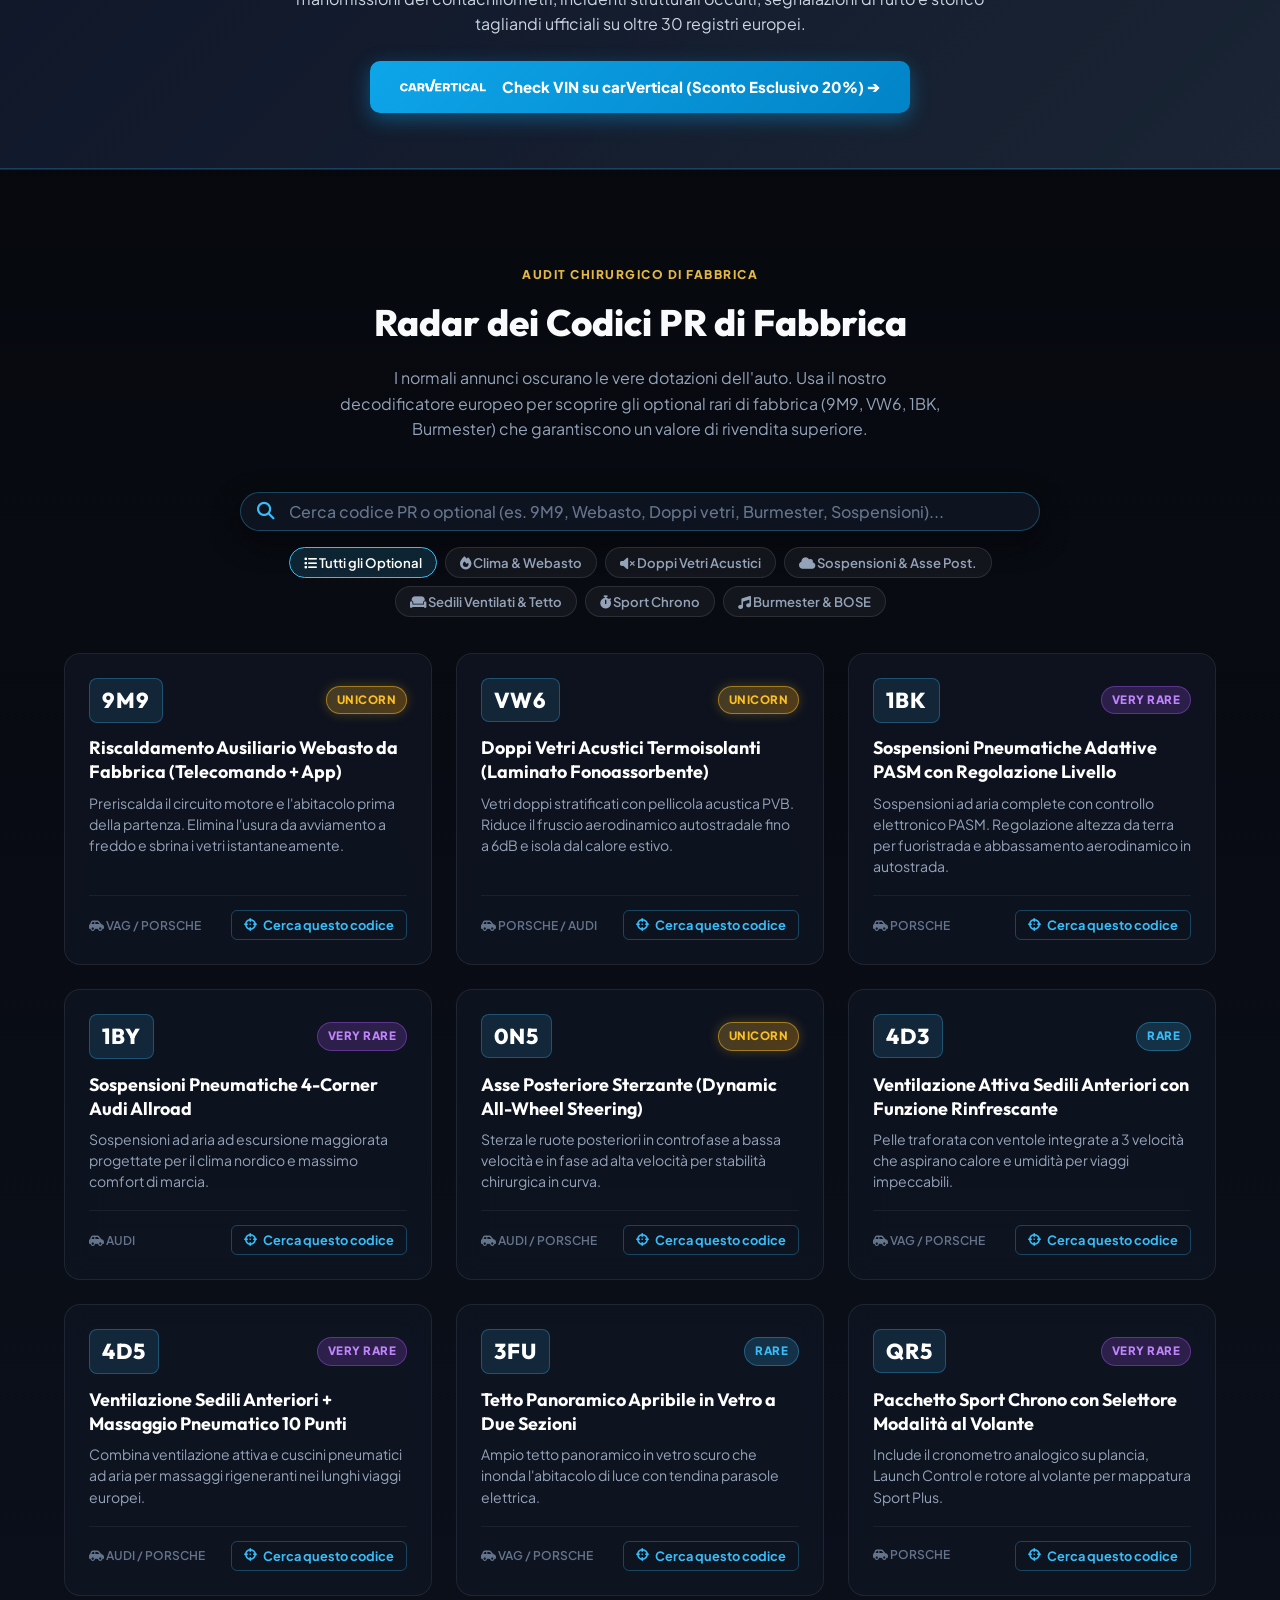
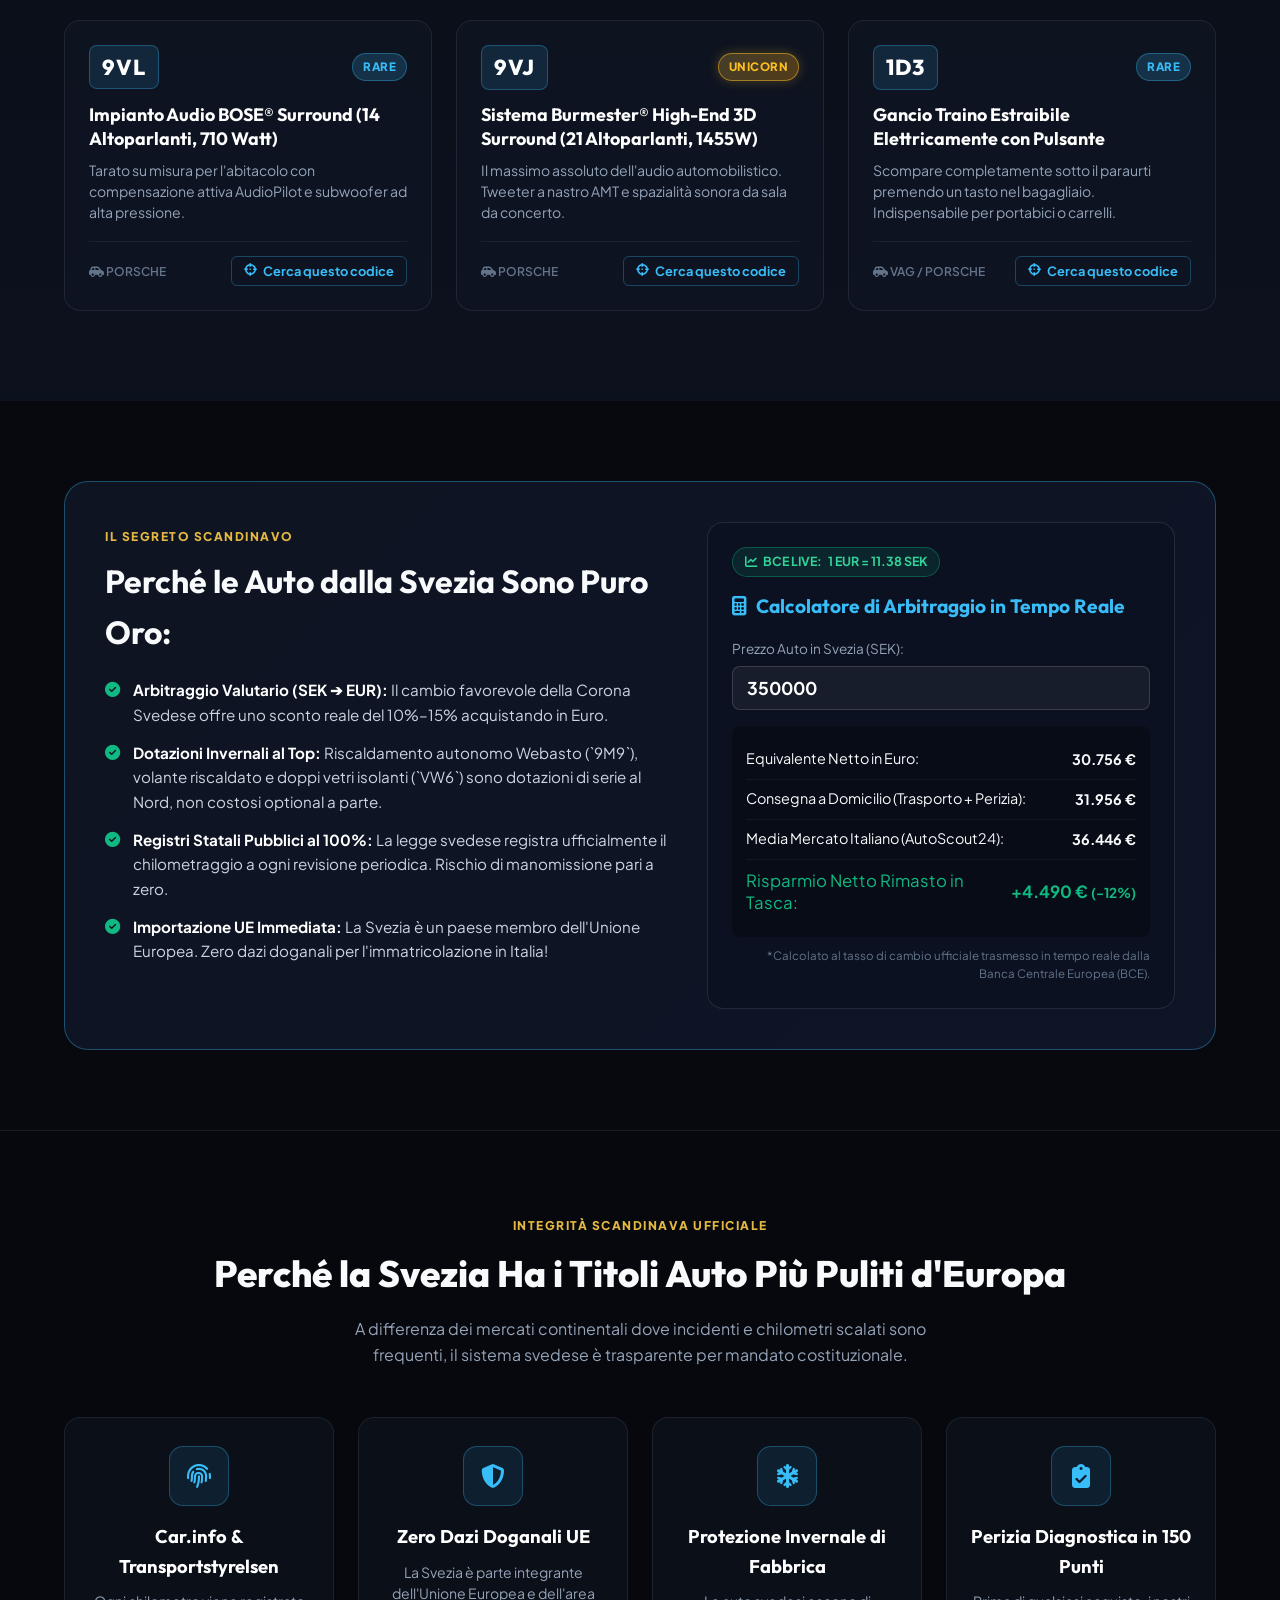
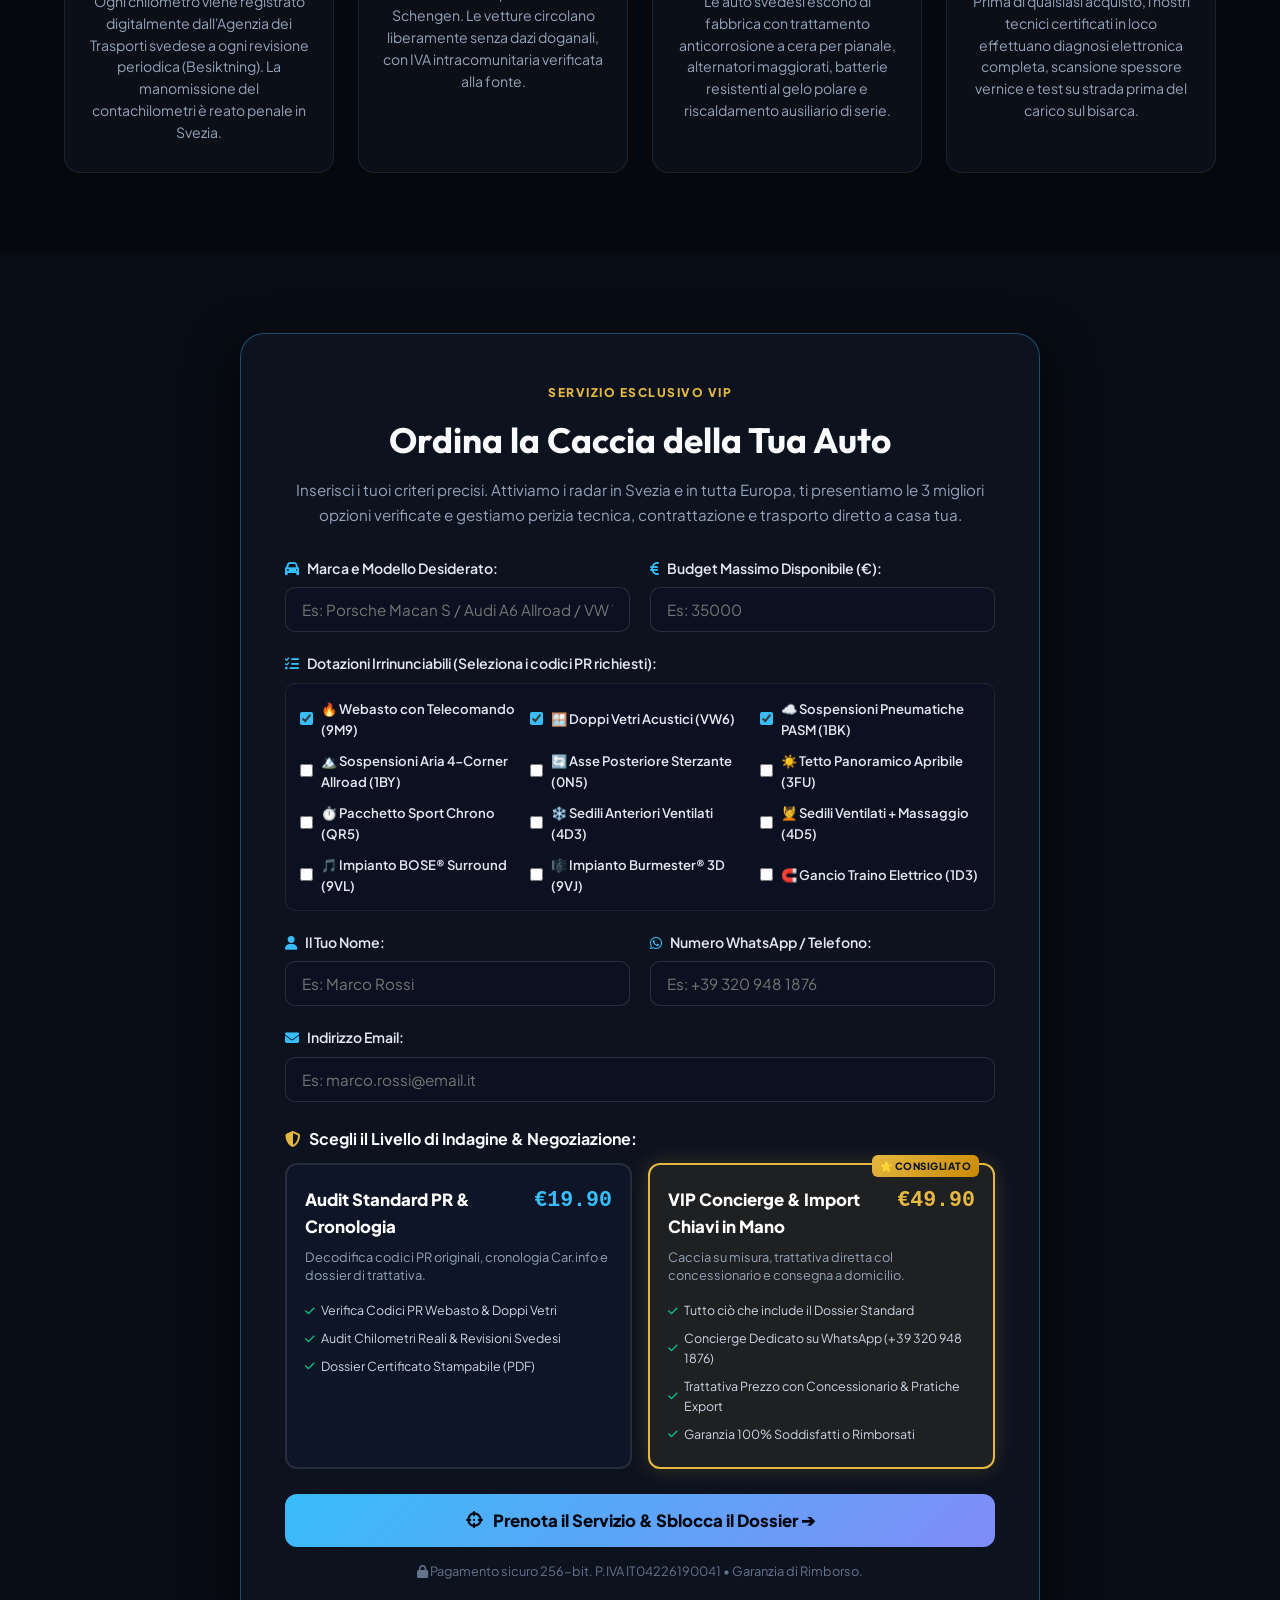
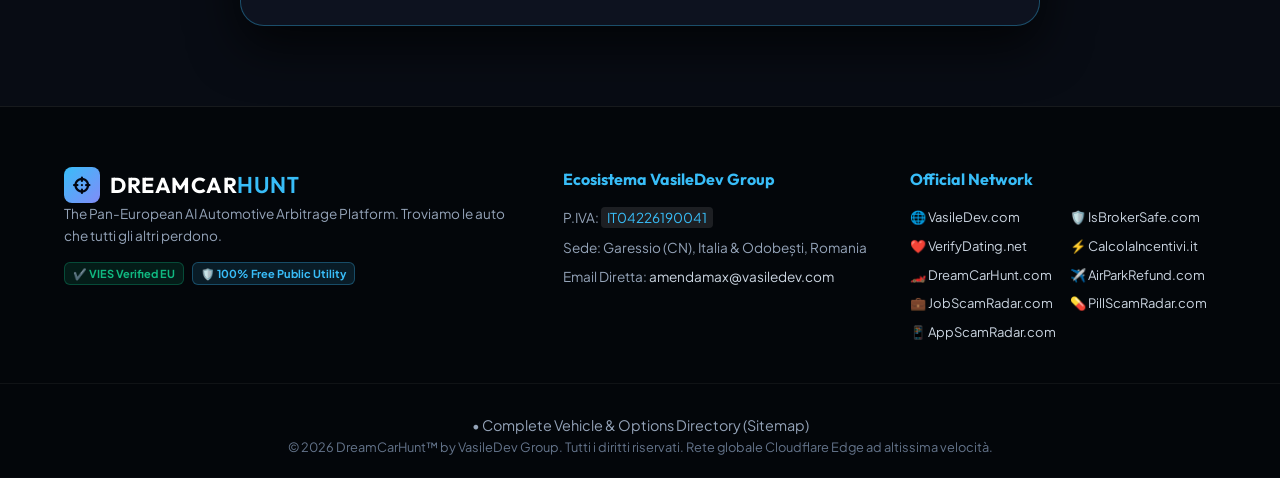
==== commit c53cb4d6: "style(footer): unify 3-column VasileDev Group footer with 2-col Official Network grid" ====
--- a/it/index.html
+++ b/it/index.html
@@ -671,16 +671,18 @@
                 <p>Email Diretta: <a href="mailto:amendamax@vasiledev.com" style="color: #cbd5e1; text-decoration: none;">amendamax@vasiledev.com</a></p>
             </div>
             <div class="footer-col">
-                <h4>Rete Ufficiale</h4>
-                <p>🏛️ <a href="https://isbrokersafe.com/it/" target="_blank" rel="noopener">IsBrokerSafe.com</a></p>
-                <p>🛡️ <a href="https://verifydating.net/it/" target="_blank" rel="noopener">VerifyDating.net</a></p>
-                <p>💼 <a href="https://jobscamradar.com" target="_blank" rel="noopener">JobScamRadar.com</a></p>
-                <p>💊 <a href="https://pillscamradar.com" target="_blank" rel="noopener">PillScamRadar.com</a></p>
-                <p>📱 <a href="https://appscamradar.com" target="_blank" rel="noopener">AppScamRadar.com</a></p>
-                <p>🏎️ <a href="https://dreamcarhunt.com/it/" style="color: #38bdf8; font-weight: 700; text-decoration: none;">DreamCarHunt.com</a></p>
-                <p>✈️ <a href="https://airparkrefund.com/it/" target="_blank" rel="noopener">AirParkRefund.com</a></p>
-                <p>⚡ <a href="https://calcolaincentivi.it" target="_blank" rel="noopener">CalcolaIncentivi.it</a></p>
-                <p>👑 <a href="https://vasiledev.com/it/" target="_blank" rel="noopener">VasileDev.com</a></p>
+                <h4 style="font-family: 'Outfit', sans-serif; font-size: 1rem; font-weight: 700; color: #38bdf8; margin: 0 0 14px 0;">Official Network</h4>
+                <div style="display: grid; grid-template-columns: 1fr 1fr; gap: 8px 14px; font-size: 13px;">
+                    <a href="https://vasiledev.com" target="_blank" rel="noopener" style="color: #cbd5e1; text-decoration: none;">🌐 VasileDev.com</a>
+                    <a href="https://isbrokersafe.com" target="_blank" rel="noopener" style="color: #cbd5e1; text-decoration: none;">🛡️ IsBrokerSafe.com</a>
+                    <a href="https://verifydating.net" target="_blank" rel="noopener" style="color: #cbd5e1; text-decoration: none;">❤️ VerifyDating.net</a>
+                    <a href="https://calcolaincentivi.it" target="_blank" rel="noopener" style="color: #cbd5e1; text-decoration: none;">⚡ CalcolaIncentivi.it</a>
+                    <a href="https://dreamcarhunt.com" target="_blank" rel="noopener" style="color: #cbd5e1; text-decoration: none;">🏎️ DreamCarHunt.com</a>
+                    <a href="https://airparkrefund.com" target="_blank" rel="noopener" style="color: #cbd5e1; text-decoration: none;">✈️ AirParkRefund.com</a>
+                    <a href="https://jobscamradar.com" target="_blank" rel="noopener" style="color: #cbd5e1; text-decoration: none;">💼 JobScamRadar.com</a>
+                    <a href="https://pillscamradar.com" target="_blank" rel="noopener" style="color: #cbd5e1; text-decoration: none;">💊 PillScamRadar.com</a>
+                    <a href="https://appscamradar.com" target="_blank" rel="noopener" style="color: #cbd5e1; text-decoration: none;">📱 AppScamRadar.com</a>
+                </div>
             </div>
         </div>
         <div class="footer-bottom">
